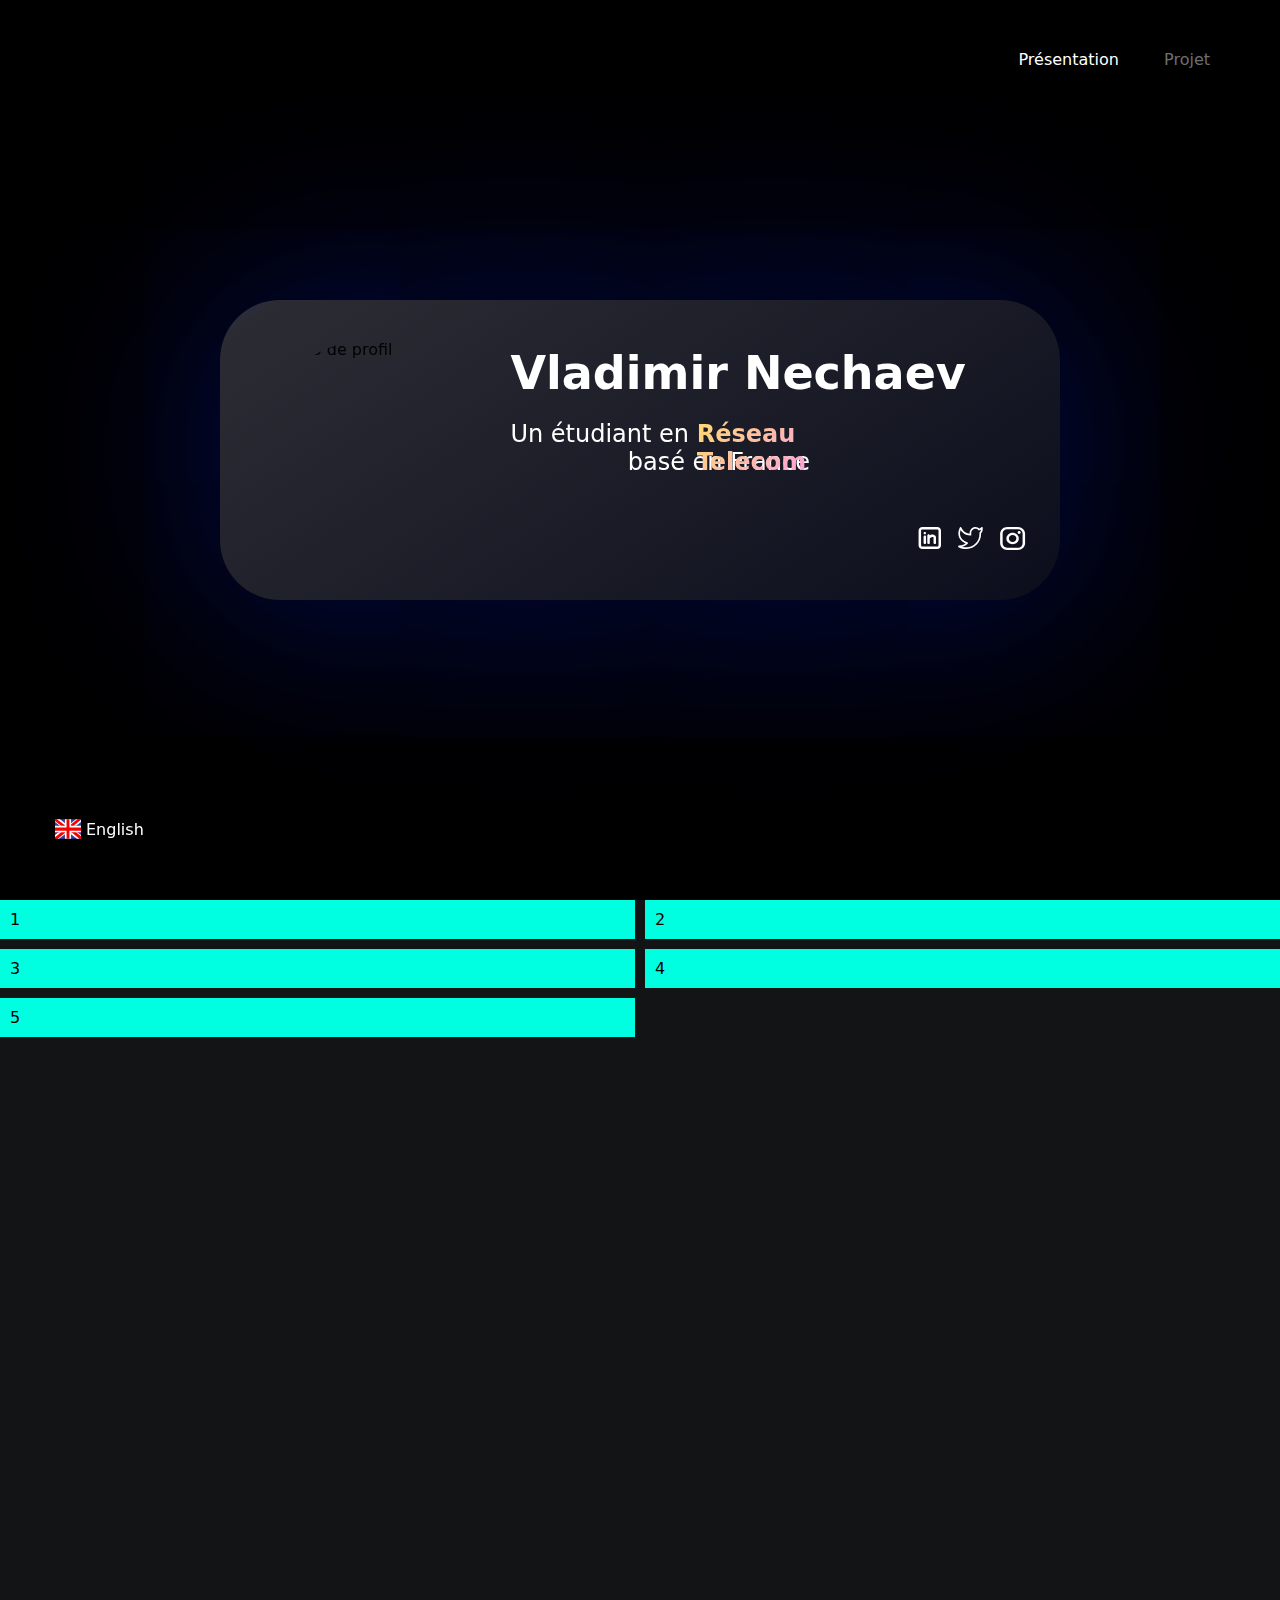
==== index.html @ 34670489 "adding grid" ====
<!DOCTYPE html>
<html lang="fr">
<head>
    <meta charset="UTF-8">
    <meta name="viewport" content="width=device-width, initial-scale=1.0">
    <title>Vladimir Nechaev - Portfolio</title>
    <link rel="stylesheet" href="design.css">
    <link rel="shortcut icon" href="images/favicon.png">
</head>

<body>
    <header class="bg">    
        <section class="marginbg">
            <div class="lien-a">
                <a class="presentation" href="#">Présentation</a>
                <a class="projet" href="#">Projet</a> 
            </div>
            
            <section class="cardprofil">

                <div class="bg-profil">
                    <img class="pp" src="images/pp.jpg" alt="Photo de profil">
                <div class="infoprofil">
                    <h1 class="name">Vladimir Nechaev</h1>
                    <p class="bio">Un étudiant en <strong class="reseautelecom">Réseau Télécom</strong> basé en France</p>
                    <section class="rsociaux">
                        <a href="https://fr.linkedin.com/in/vladimir-nechaev-73aa3a1a1" class="linkedin" target="_blank">
                            <svg xmlns="http://www.w3.org/2000/svg" width="24" height="22" viewBox="0 0 34 32" fill="none">
                                <path d="M27.5732 0C29.0152 0 30.3982 0.561903 31.4178 1.5621C32.4375 2.56229 33.0103 3.91885 33.0103 5.33333V26.6667C33.0103 28.0812 32.4375 29.4377 31.4178 30.4379C30.3982 31.4381 29.0152 32 27.5732 32H5.82505C4.38305 32 3.00012 31.4381 1.98048 30.4379C0.960831 29.4377 0.388 28.0812 0.388 26.6667V5.33333C0.388 3.91885 0.960831 2.56229 1.98048 1.5621C3.00012 0.561903 4.38305 0 5.82505 0H27.5732ZM27.5732 3.55556H5.82505C5.34439 3.55556 4.88341 3.74286 4.54353 4.07625C4.20364 4.40965 4.0127 4.86184 4.0127 5.33333V26.6667C4.0127 27.1382 4.20364 27.5903 4.54353 27.9237C4.88341 28.2571 5.34439 28.4444 5.82505 28.4444H27.5732C28.0539 28.4444 28.5149 28.2571 28.8548 27.9237C29.1947 27.5903 29.3856 27.1382 29.3856 26.6667V5.33333C29.3856 4.86184 29.1947 4.40965 28.8548 4.07625C28.5149 3.74286 28.0539 3.55556 27.5732 3.55556ZM9.44975 12.4444C9.89365 12.4445 10.3221 12.6044 10.6538 12.8937C10.9855 13.1831 11.1975 13.5818 11.2494 14.0142L11.2621 14.2222V23.1111C11.2616 23.5642 11.0847 24.0001 10.7676 24.3295C10.4505 24.659 10.0171 24.8573 9.55596 24.8839C9.09483 24.9104 8.64075 24.7632 8.28653 24.4724C7.9323 24.1816 7.70464 23.7691 7.65009 23.3191L7.6374 23.1111V14.2222C7.6374 13.7507 7.82834 13.2985 8.16823 12.9651C8.50811 12.6317 8.96908 12.4444 9.44975 12.4444ZM14.8868 10.6667C15.3112 10.6666 15.7222 10.8127 16.0481 11.0794C16.374 11.3461 16.5942 11.7166 16.6702 12.1262C17.0348 11.9188 17.4119 11.733 17.7992 11.5698C19.0081 11.0631 20.8186 10.784 22.4534 11.2871C23.3106 11.5538 24.1715 12.0516 24.8094 12.8996C25.3803 13.6551 25.6884 14.5742 25.75 15.6071L25.7609 16V23.1111C25.7604 23.5642 25.5835 24.0001 25.2664 24.3295C24.9493 24.659 24.5159 24.8573 24.0548 24.8839C23.5936 24.9104 23.1396 24.7632 22.7853 24.4724C22.4311 24.1816 22.2034 23.7691 22.1489 23.3191L22.1362 23.1111V16C22.1362 15.4133 21.9912 15.1396 21.897 15.0133C21.7617 14.8483 21.5753 14.7309 21.366 14.6791C20.7353 14.4836 19.8273 14.5867 19.2238 14.8391C18.3176 15.2196 17.4875 15.8169 16.9221 16.3698L16.6991 16.6044V23.1111C16.6986 23.5642 16.5218 24.0001 16.2047 24.3295C15.8875 24.659 15.4542 24.8573 14.993 24.8839C14.5319 24.9104 14.0778 24.7632 13.7236 24.4724C13.3693 24.1816 13.1417 23.7691 13.0871 23.3191L13.0744 23.1111V12.4444C13.0744 11.9729 13.2654 11.5208 13.6053 11.1874C13.9452 10.854 14.4061 10.6667 14.8868 10.6667ZM9.44975 7.11111C9.93042 7.11111 10.3914 7.29841 10.7313 7.63181C11.0712 7.96521 11.2621 8.41739 11.2621 8.88889C11.2621 9.36038 11.0712 9.81257 10.7313 10.146C10.3914 10.4794 9.93042 10.6667 9.44975 10.6667C8.96908 10.6667 8.50811 10.4794 8.16823 10.146C7.82834 9.81257 7.6374 9.36038 7.6374 8.88889C7.6374 8.41739 7.82834 7.96521 8.16823 7.63181C8.50811 7.29841 8.96908 7.11111 9.44975 7.11111Z" fill="white"/>
                            </svg>
                        </a>
                        <a href="https://twitter.com/vladimir_nch" class="twitter" target="_blank">
                            <svg xmlns="http://www.w3.org/2000/svg" width="27" height="22" viewBox="0 0 37 32" fill="none">
                                <path d="M35.0626 1.23106L36.2552 1.14983C36.2397 0.908212 36.1555 0.676671 36.0131 0.484199C35.8707 0.291727 35.6765 0.146878 35.4547 0.0677854C35.2329 -0.0113072 34.9935 -0.0211284 34.7663 0.0395513C34.5391 0.100231 34.3344 0.228715 34.1776 0.408919L35.0626 1.23106ZM33.8747 8.51469C33.8747 8.18827 33.7491 7.87522 33.5254 7.64441C33.3017 7.4136 32.9984 7.28393 32.6821 7.28393C32.3658 7.28393 32.0625 7.4136 31.8388 7.64441C31.6151 7.87522 31.4895 8.18827 31.4895 8.51469H33.8747ZM1.72196 28.3077V27.077C1.46589 27.0766 1.21651 27.1614 1.01072 27.3187C0.804929 27.4759 0.653662 27.6974 0.579293 27.9503C0.504924 28.2032 0.511404 28.474 0.597774 28.7228C0.684143 28.9716 0.845815 29.1851 1.05887 29.3317L1.72196 28.3077ZM4.10241 1.23106L5.22108 0.8003C5.13979 0.575582 4.99664 0.380277 4.80923 0.238395C4.62181 0.0965136 4.39831 0.0142389 4.1662 0.00168673C3.93409 -0.0108655 3.70348 0.0468518 3.50273 0.167743C3.30197 0.288634 3.13983 0.467428 3.03622 0.682147L4.10241 1.23106ZM13.629 23.3847L14.4733 24.2536C14.6166 24.1053 14.7208 23.9217 14.7761 23.7203C14.8315 23.5188 14.8361 23.3061 14.7895 23.1023C14.7429 22.8984 14.6467 22.7103 14.51 22.5555C14.3733 22.4008 14.2006 22.2846 14.0082 22.2179L13.629 23.3847ZM30.8598 3.62612L29.9773 4.45319L30.4066 4.94303L31.0387 4.84457L30.8598 3.62612ZM33.8747 1.31229C33.9964 3.22735 33.8819 4.38919 33.5813 5.26549C33.2903 6.11471 32.7799 6.81378 31.8568 7.727L33.5074 9.50421C34.5521 8.47038 35.3583 7.45623 35.8306 6.08763C36.2909 4.74365 36.3863 3.18797 36.2552 1.14983L33.8747 1.31229ZM33.8747 10.3067V8.51469H31.4895V10.3091H33.8747V10.3067ZM17.202 8.71653V11.0771H19.5873V8.71653H17.202ZM17.202 11.0771V12.3079H19.5873V11.0771H17.202ZM25.6338 0.000307294C24.5253 0.000953613 23.4277 0.226918 22.4038 0.665299C21.3799 1.10368 20.4497 1.74589 19.6663 2.55527C18.8829 3.36464 18.2616 4.32533 17.838 5.38248C17.4144 6.43964 17.1966 7.57255 17.1973 8.71653H19.5825C19.5819 7.89559 19.738 7.08256 20.0419 6.3239C20.3458 5.56523 20.7916 4.87579 21.3537 4.29495C21.9159 3.71412 22.5834 3.25327 23.3182 2.93873C24.053 2.6242 24.8407 2.46214 25.6362 2.46182V0.000307294H25.6338ZM31.4871 10.3067C31.4895 20.9306 23.1579 29.5385 12.8848 29.5385V32C24.4769 32 33.8747 22.2869 33.8747 10.3067H31.4871ZM2.98613 1.66183C4.28369 5.23595 9.14953 12.3079 18.3946 12.3079V9.84636C10.4853 9.84636 6.30397 3.79104 5.21869 0.8003L2.98613 1.66183ZM3.03622 0.682147C0.538895 5.84148 0.154875 10.8482 1.97003 15.1115C3.78041 19.3626 7.67547 22.6315 13.2521 24.5515L14.0082 22.2179C8.86808 20.4456 5.61703 17.5608 4.1525 14.1196C2.69275 10.6907 2.90503 6.46424 5.17099 1.77998L3.03622 0.682147ZM12.7846 22.5158C11.3487 24.0001 7.03146 27.077 1.72196 27.077V29.5385C7.84243 29.5385 12.7345 26.053 14.4733 24.2536L12.7846 22.5158ZM31.7447 2.80151C30.9736 1.91894 30.0313 1.2135 28.9789 0.730926C27.9266 0.248356 26.7877 -0.000564675 25.6362 0.000307294V2.46182C27.3559 2.46182 28.9039 3.22735 29.9773 4.45319L31.7447 2.80151ZM31.0387 4.84457C32.9386 4.52424 34.6737 3.53853 35.9522 2.05321L34.1776 0.408919C33.2682 1.46919 32.034 2.17555 30.6809 2.41013L31.0387 4.84457ZM1.05887 29.3317C4.97302 32.0246 9.07559 32 12.8848 32V29.5385C8.99688 29.5385 5.61464 29.5114 2.38505 27.2837L1.05887 29.3317Z" fill="white"/>
                            </svg>
                        </a>
                        <a href="https://www.instagram.com/vladimir_nchv/" class="instagram" target="_blank">
                            <svg xmlns="http://www.w3.org/2000/svg" width="27" height="23" viewBox="0 0 37 33" fill="none">
                                <path d="M11.1485 0H26.1758C31.9005 0 36.5518 4.29 36.5518 9.57V23.43C36.5518 25.9681 35.4586 28.4023 33.5128 30.197C31.5669 31.9917 28.9277 33 26.1758 33H11.1485C5.42383 33 0.772522 28.71 0.772522 23.43V9.57C0.772522 7.03188 1.8657 4.59771 3.81158 2.80299C5.75746 1.00827 8.39663 0 11.1485 0ZM10.7907 3.3C9.08266 3.3 7.44455 3.92582 6.23676 5.03979C5.02898 6.15375 4.35045 7.66461 4.35045 9.24V23.76C4.35045 27.0435 7.23068 29.7 10.7907 29.7H26.5336C28.2417 29.7 29.8798 29.0742 31.0876 27.9602C32.2954 26.8462 32.9739 25.3354 32.9739 23.76V9.24C32.9739 5.9565 30.0937 3.3 26.5336 3.3H10.7907ZM28.0542 5.775C28.6473 5.775 29.2161 5.9923 29.6355 6.37909C30.0548 6.76589 30.2904 7.29049 30.2904 7.8375C30.2904 8.38451 30.0548 8.90911 29.6355 9.29591C29.2161 9.6827 28.6473 9.9 28.0542 9.9C27.4612 9.9 26.8924 9.6827 26.473 9.29591C26.0536 8.90911 25.818 8.38451 25.818 7.8375C25.818 7.29049 26.0536 6.76589 26.473 6.37909C26.8924 5.9923 27.4612 5.775 28.0542 5.775ZM18.6622 8.25C21.0345 8.25 23.3096 9.11919 24.9871 10.6664C26.6646 12.2135 27.607 14.312 27.607 16.5C27.607 18.688 26.6646 20.7865 24.9871 22.3336C23.3096 23.8808 21.0345 24.75 18.6622 24.75C16.2899 24.75 14.0147 23.8808 12.3372 22.3336C10.6597 20.7865 9.71735 18.688 9.71735 16.5C9.71735 14.312 10.6597 12.2135 12.3372 10.6664C14.0147 9.11919 16.2899 8.25 18.6622 8.25ZM18.6622 11.55C17.2388 11.55 15.8737 12.0715 14.8672 12.9998C13.8607 13.9281 13.2953 15.1872 13.2953 16.5C13.2953 17.8128 13.8607 19.0719 14.8672 20.0002C15.8737 20.9285 17.2388 21.45 18.6622 21.45C20.0856 21.45 21.4506 20.9285 22.4571 20.0002C23.4636 19.0719 24.0291 17.8128 24.0291 16.5C24.0291 15.1872 23.4636 13.9281 22.4571 12.9998C21.4506 12.0715 20.0856 11.55 18.6622 11.55Z" fill="white"/>
                            </svg>
                            </a>
                    </section>  
                </div>
            </section>
        
            <a href="#" class="gb">
                <p class="english">English</p>
                <svg xmlns="http://www.w3.org/2000/svg" width="26" height="22" viewBox="0 0 16 12" fill="none">
                    <path fill-rule="evenodd" clip-rule="evenodd" d="M0 0V12H16V0H0Z" fill="#2E42A5"/>
                    <mask id="mask0_96_37" style="mask-type:luminance" maskUnits="userSpaceOnUse" x="0" y="0" width="16" height="12">
                        <path fill-rule="evenodd" clip-rule="evenodd" d="M0 0V12H16V0H0Z" fill="white"/>
                    </mask>
                    <g mask="url(#mask0_96_37)">
                        <path d="M-1.78149 11.1427L1.73935 12.6317L16.08 1.6189L17.9371 -0.593837L14.1721 -1.09151L8.3229 3.65422L3.6149 6.85174L-1.78149 11.1427Z" fill="white"/>
                        <path d="M-1.29956 12.1859L0.494147 13.05L17.2702 -0.799421H14.7516L-1.29956 12.1859Z" fill="#F50100"/>
                        <path d="M17.7815 11.1427L14.2606 12.6317L-0.0799694 1.6189L-1.93713 -0.593837L1.8279 -1.09151L7.6771 3.65422L12.3851 6.85174L17.7815 11.1427Z" fill="white"/>
                        <path d="M17.6614 11.8914L15.8677 12.7555L8.72427 6.82582L6.6064 6.16331L-2.11582 -0.586292H0.402758L9.12008 6.0031L11.4356 6.79752L17.6614 11.8914Z" fill="#F50100"/>
                        <mask id="path-7-inside-1_96_37" fill="white">
                        <path fill-rule="evenodd" clip-rule="evenodd" d="M9.88904 -1H6.11126V4H-0.986084V8H6.11126V13H9.88904V8H17.0139V4H9.88904V-1Z"/>
                        </mask>
                        <path fill-rule="evenodd" clip-rule="evenodd" d="M9.88904 -1H6.11126V4H-0.986084V8H6.11126V13H9.88904V8H17.0139V4H9.88904V-1Z" fill="#F50100"/>
                        <path d="M6.11126 -1V-2H5.11126V-1H6.11126ZM9.88904 -1H10.889V-2H9.88904V-1ZM6.11126 4V5H7.11126V4H6.11126ZM-0.986084 4V3H-1.98608V4H-0.986084ZM-0.986084 8H-1.98608V9H-0.986084V8ZM6.11126 8H7.11126V7H6.11126V8ZM6.11126 13H5.11126V14H6.11126V13ZM9.88904 13V14H10.889V13H9.88904ZM9.88904 8V7H8.88904V8H9.88904ZM17.0139 8V9H18.0139V8H17.0139ZM17.0139 4H18.0139V3H17.0139V4ZM9.88904 4H8.88904V5H9.88904V4ZM6.11126 0H9.88904V-2H6.11126V0ZM7.11126 4V-1H5.11126V4H7.11126ZM-0.986084 5H6.11126V3H-0.986084V5ZM0.013916 8V4H-1.98608V8H0.013916ZM6.11126 7H-0.986084V9H6.11126V7ZM7.11126 13V8H5.11126V13H7.11126ZM9.88904 12H6.11126V14H9.88904V12ZM8.88904 8V13H10.889V8H8.88904ZM17.0139 7H9.88904V9H17.0139V7ZM16.0139 4V8H18.0139V4H16.0139ZM9.88904 5H17.0139V3H9.88904V5ZM8.88904 -1V4H10.889V-1H8.88904Z" fill="white" mask="url(#path-7-inside-1_96_37)"/>
                    </g>
                    </svg>

            </a>
        </section> 
    </header>

    <main>
        <div class="cardgrid">
            <div id="card" class="card-a">1</div>
            <div id="card" class="card-b">2</div>
            <div id="card" class="card-c">3</div>
            <div id="card" class="card-d">4</div>
            <div id="card" class="card-e">5</div>
        </div>
    </main>

</body>

</html>
---- design.css ----
h1, h2, h3, p {
    margin: 0;
}

body {
    margin: 0;
    padding: 0;
    background-color: #131415;
    height: 2000px;
    font-family: system-ui, -apple-system, BlinkMacSystemFont, 'Segoe UI', Roboto, Oxygen, Ubuntu, Cantarell, 'Open Sans', 'Helvetica Neue', sans-serif;
}


header {
    background-color: black;
    width: 100%;
    min-height: 100vh;
    min-width: 100vh;
    padding: 0;
    position: relative;
}

.marginbg {
    margin-inline: 55px;
}

/*boutons*/ 

.lien-a {
    position: absolute;
    right: 0;
    margin: 50px;
    display: inline;
}

.lien-a a { 
    text-decoration: none;
    color: white;
    font-size: 16px;
    margin-inline: 20px;
}

a.projet {
    color: rgba(255, 255, 255, 0.438);
}

/*carte profile*/ 


.cardprofil {
    display: grid;
    place-items: center;
    min-height: 100vh;

}

.bg-profil {
    width: 760px;
    height: 300px;
    padding-inline: 40px;
    border-radius: 60px;
    background: linear-gradient(147deg, #2A2C3A 4.21%, #2B2C33 4.22%, #080A1A 111.89%);
    box-shadow: 0px 4px 200px 30px rgba(13, 37, 255, 0.25);
    backdrop-filter: blur(100px);
    display: flex;
    align-items: center;
    transition: all 0.5s;

}


.bg-profil:hover {
    border: 1px solid rgb(196, 196, 196);
    transform: scale(1.05);
}


.pp {
    width: 220px;
    height: 220px;
    flex-shrink: 0;
    border-radius: 999px;
    transition: all 0.5s;
}

.pp:active {
    transform: scale(0.9);
}

.infoprofil {
    display: flex;
    flex-direction: column;
    margin-left: 4%;
}

.name {
    color: #FFF;
    font-size: 46px;
    font-style: normal;
    font-weight: 700;
    margin-bottom: 4%;
}

.bio {
    color: #FFF;
    font-size: 24px;
    font-style: normal;
    font-weight: 300;
    width: 70%;
    margin-bottom: 10%;
}

.reseautelecom {
    font-style: normal;
    font-weight: 600;
    line-height: normal;
    position: relative;
    color: transparent;
    font-weight: bold;
}

.reseautelecom::after {
    content: "Réseau Telecom";
    position: absolute;
    top: 0;
    left: 0;
    background: linear-gradient(-45deg, #B4FFA1 , #00FFE0 , rgb(251, 143, 255) , #ffd970);
    background-size: 400% 400%;
    -webkit-background-clip: text;
    background-clip: text;
    color: transparent;
    animation: gradient 12s ease infinite;
}

@keyframes gradient {
    0% {
        background-position: 0% 50%;
    }
    50% {
        background-position: 100% 50%;
    }
    100% {
        background-position: 0% 50%;
    }
}

.rsociaux {
    margin-left: 80%;
    display: flex;
}

.twitter {
    margin-inline: 15px;
    transition: all 0.2s;
}

.linkedin {
    transition: all 0.2s;
}

.instagram {
    transition: all 0.2s;
}

.twitter:hover {
    transform: scale(1.20);
}

.linkedin:hover {
    transform: scale(1.20);
}

.instagram:hover {
    transform: scale(1.20);
}

/*langues*/

.gb {
    position: absolute; 
    bottom: 60px;
    display: flex;
    flex-direction: row-reverse;
    align-items: center;
    text-decoration: none;
    color: white;
}

.english {
    margin-left: 5px;
}

/*Fin header*/

/*Main*/

#card {
    background-color: #00FFE0;
    padding: 10px;
}

.cardgrid {
    display: grid;
    grid-gap: 10px;
    grid-template-columns: 1fr 1fr;
}
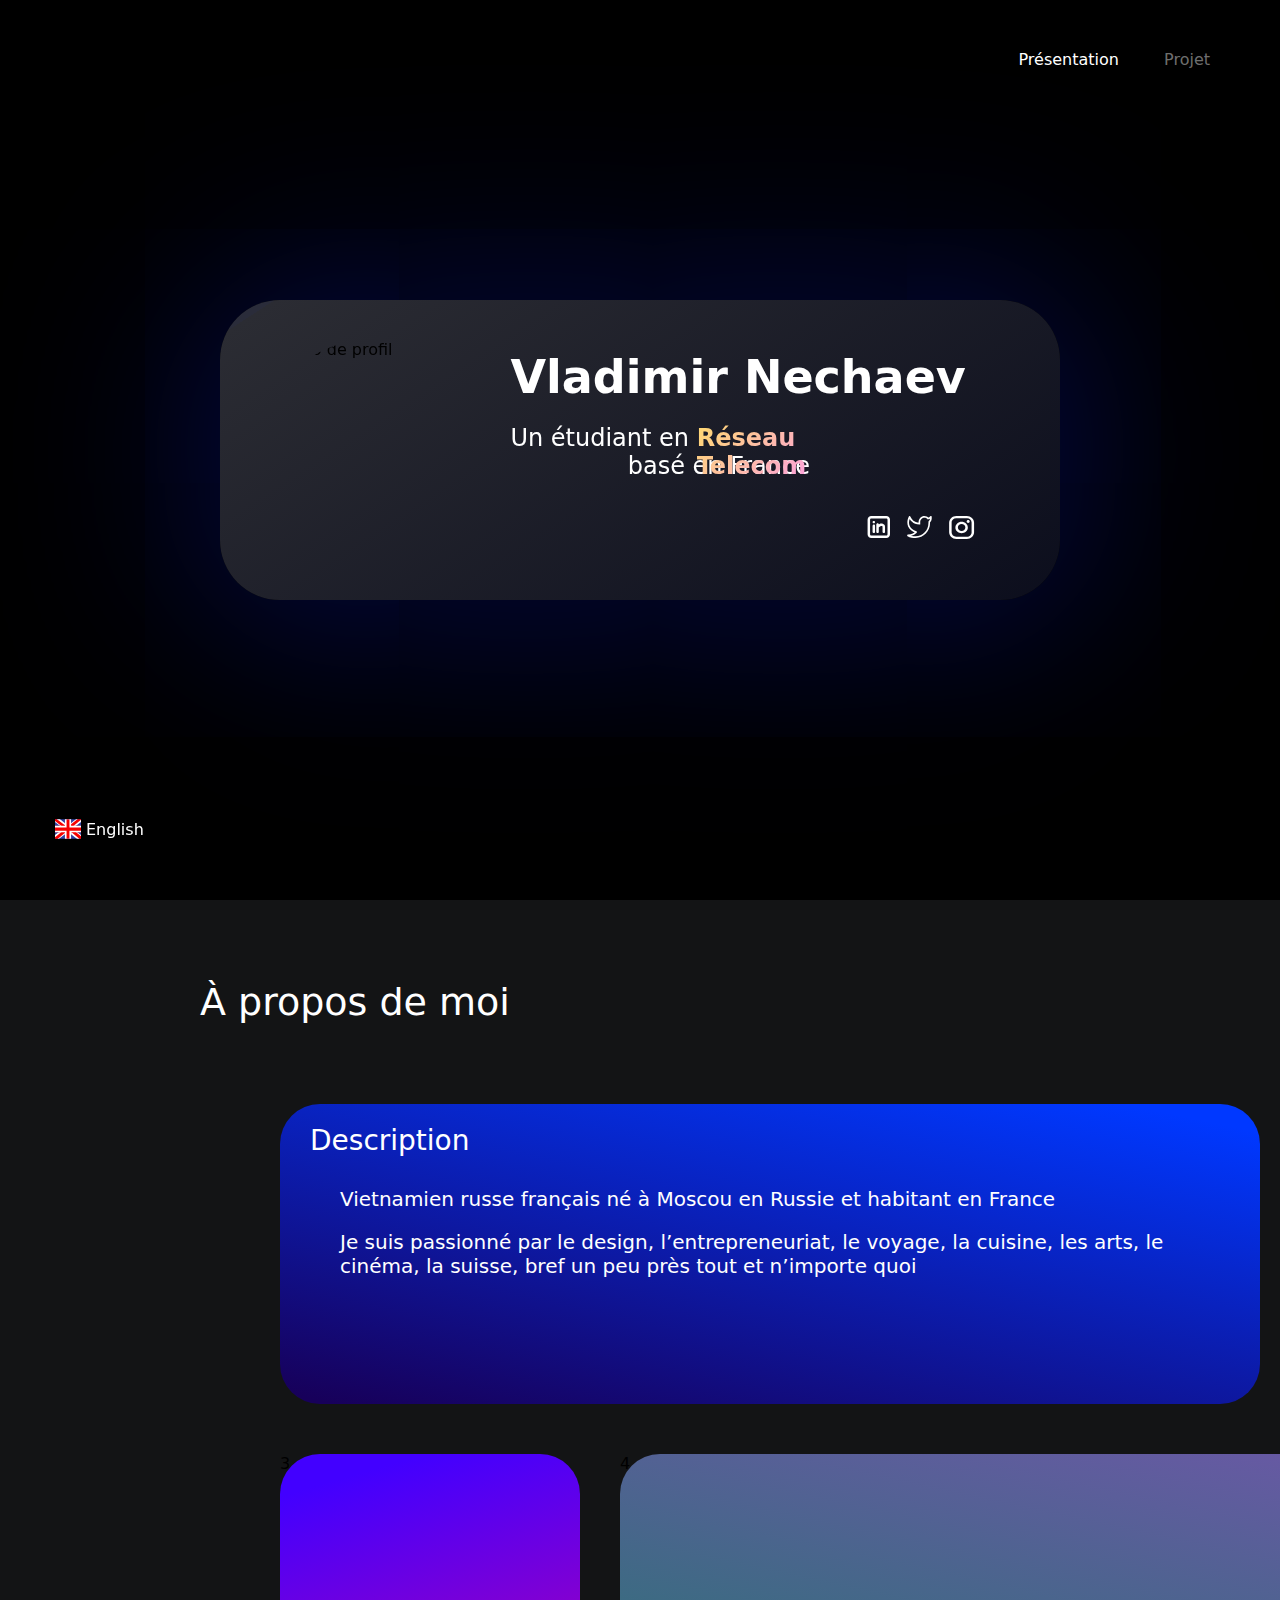
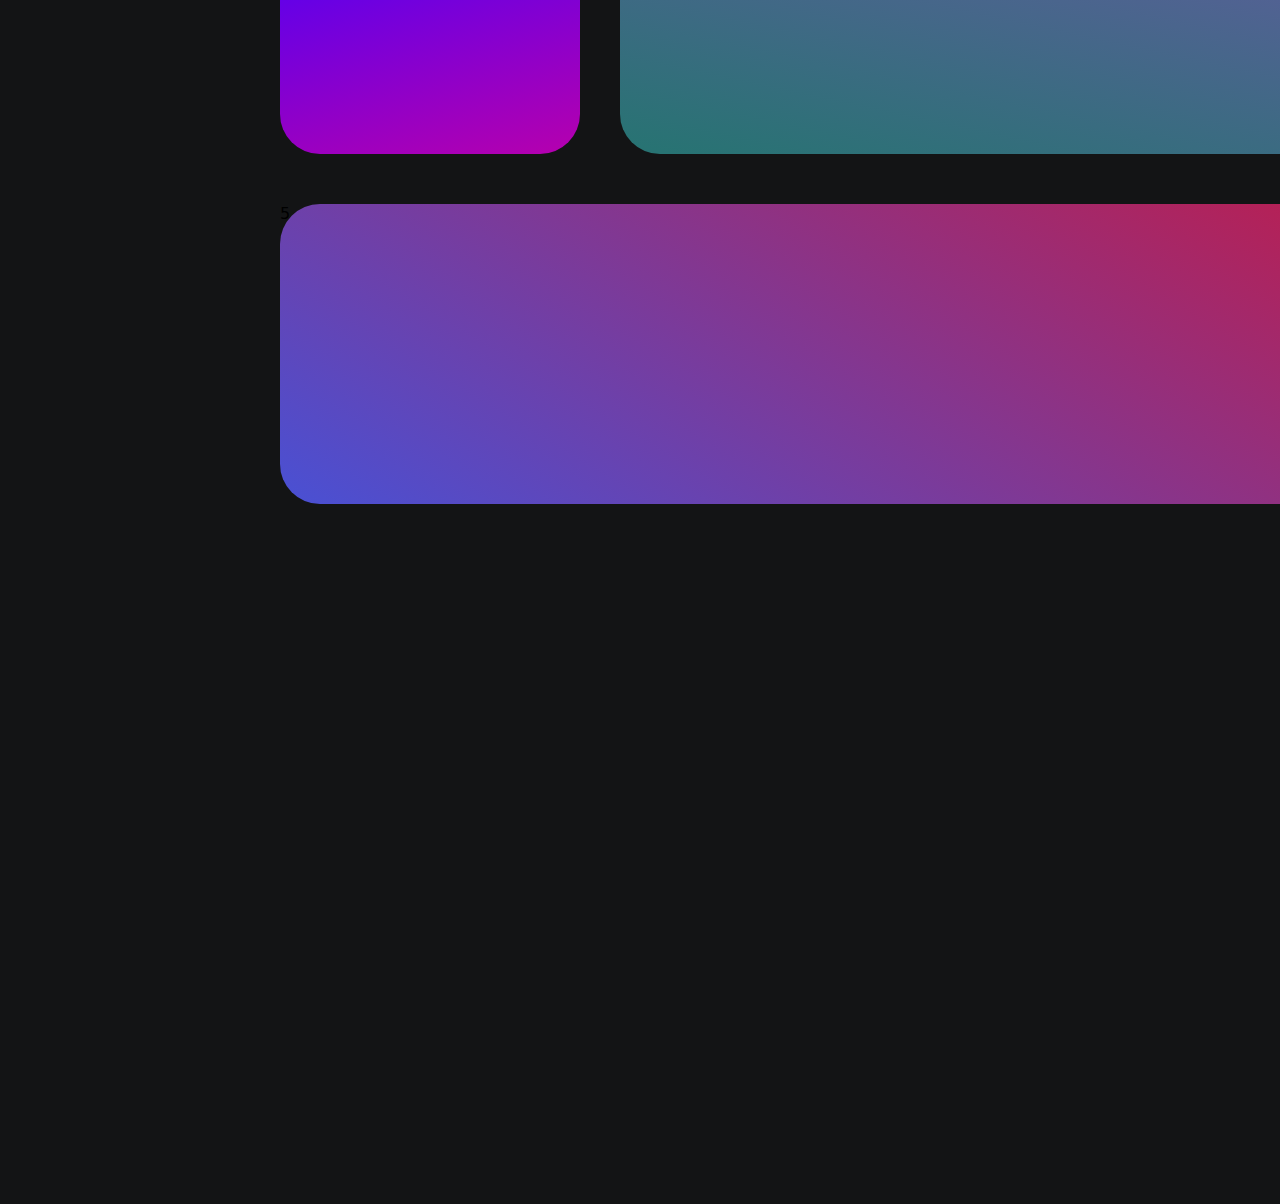
==== commit afe24614: "Major improvement" ====
--- a/index.html
+++ b/index.html
@@ -22,7 +22,7 @@
                     <img class="pp" src="images/pp.jpg" alt="Photo de profil">
                 <div class="infoprofil">
                     <h1 class="name">Vladimir Nechaev</h1>
-                    <p class="bio">Un étudiant en <strong class="reseautelecom">Réseau Télécom</strong> basé en France</p>
+                    <h2 class="bio">Un étudiant en <strong class="reseautelecom">Réseau Télécom</strong> basé en France</>
                     <section class="rsociaux">
                         <a href="https://fr.linkedin.com/in/vladimir-nechaev-73aa3a1a1" class="linkedin" target="_blank">
                             <svg xmlns="http://www.w3.org/2000/svg" width="24" height="22" viewBox="0 0 34 32" fill="none">
@@ -68,11 +68,32 @@
     </header>
 
     <main>
+        <h3 class="apropos">À propos de moi</h3> 
+
         <div class="cardgrid">
-            <div id="card" class="card-a">1</div>
-            <div id="card" class="card-b">2</div>
+            <div id="card" class="card-a">
+                <h4 class="descritpion">Description</h4>
+                <p class="descritpion-p">Vietnamien russe français né à Moscou en Russie et habitant en France</p>
+                <br>
+                <p class="descritpion-p">Je suis passionné par le design, l’entrepreneuriat, le voyage, la cuisine, les arts, le cinéma, la suisse, bref un peu près tout et n’importe quoi</p>
+            </div>
+
+            <div id="card" class="card-b">
+                <h4 class="age">Age</h4>
+
+                <div class="age-circle">
+                    <p class="age-n">19</p>
+                    <svg class="circle" xmlns="http://www.w3.org/2000/svg" width="177" height="177" viewBox="0 0 177 177" fill="none">
+                        <path d="M177 88.5C177 137.377 137.377 177 88.5 177C39.6228 177 0 137.377 0 88.5C0 39.6228 39.6228 0 88.5 0C137.377 0 177 39.6228 177 88.5ZM15.9289 88.5C15.9289 128.58 48.4201 161.071 88.5 161.071C128.58 161.071 161.071 128.58 161.071 88.5C161.071 48.4201 128.58 15.9289 88.5 15.9289C48.4201 15.9289 15.9289 48.4201 15.9289 88.5Z" fill="#131415"/>
+                        <path d="M165.646 65.3826C169.86 64.12 172.286 59.6629 170.649 55.5799C164.627 40.5507 154.574 27.41 141.53 17.6474C128.486 7.88474 113.044 1.94352 96.9268 0.402014C92.5481 -0.0167713 88.9556 3.56703 88.932 7.96561C88.9084 12.3642 92.4661 15.9039 96.8356 16.4091C109.536 17.8775 121.674 22.6828 131.985 30.4C142.296 38.1172 150.328 48.4085 155.317 60.1798C157.034 64.2297 161.433 66.6452 165.646 65.3826Z" fill="white"/>
+                    </svg>
+                </div>
+            </div>
+
             <div id="card" class="card-c">3</div>
+
             <div id="card" class="card-d">4</div>
+
             <div id="card" class="card-e">5</div>
         </div>
     </main>
--- a/design.css
+++ b/design.css
@@ -1,4 +1,4 @@
-h1, h2, h3, p {
+h1, h2, h3, h4, p {
     margin: 0;
 }
 
@@ -64,15 +64,16 @@
     backdrop-filter: blur(100px);
     display: flex;
     align-items: center;
-    transition: all 0.5s;
-
-}
-
+    transition: all 0.4s;
+
+}
 
 .bg-profil:hover {
     border: 1px solid rgb(196, 196, 196);
-    transform: scale(1.05);
-}
+    transform: scale(1.07);
+    background: #000000;
+}
+
 
 
 .pp {
@@ -80,7 +81,7 @@
     height: 220px;
     flex-shrink: 0;
     border-radius: 999px;
-    transition: all 0.5s;
+    transition: all 0.2s;
 }
 
 .pp:active {
@@ -105,9 +106,9 @@
     color: #FFF;
     font-size: 24px;
     font-style: normal;
-    font-weight: 300;
+    font-weight: 400;
     width: 70%;
-    margin-bottom: 10%;
+    margin-bottom: 1%;
 }
 
 .reseautelecom {
@@ -144,8 +145,12 @@
     }
 }
 
+/*Réseau sociaux*/
+
+
 .rsociaux {
-    margin-left: 80%;
+    margin-top: 10%;
+    margin-left: 100%;
     display: flex;
 }
 
@@ -194,13 +199,142 @@
 
 /*Main*/
 
-#card {
-    background-color: #00FFE0;
-    padding: 10px;
-}
+.apropos {
+    color: #FFF;
+    font-size: 38px;
+    font-weight: 500;
+    margin-top: 80px;
+}
+
+main {
+    margin-inline: 200px;
+}
+
+/*grid de card*/
 
 .cardgrid {
+    margin-top: 80px;
     display: grid;
-    grid-gap: 10px;
-    grid-template-columns: 1fr 1fr;
-}+    grid-row-gap: 50px;
+    grid-column-gap: 40px;
+    grid-template-columns: repeat(4, minmax(300px, 1fr));
+    grid-template-rows: repeat(5, 300px);
+    width: calc(100% - 160px);
+    grid-auto-flow: row;
+    grid-auto-rows: auto;
+    margin-left: auto;
+    margin-right: auto;
+}
+
+/*cards*/
+
+
+/*card-a ------------------------------------------*/
+
+.card-a {
+    grid-column-start: 1;
+    grid-column-end: 4;
+    border-radius: 40px;
+    background: linear-gradient(192deg, #0038FF 5.6%, #17005A 97.64%);
+    padding: 20px;
+    padding-left: 30px;
+    transition: all 0.2s;
+}
+
+.descritpion {
+    color: white;
+    font-size: 28px;
+    font-weight: 500;
+    margin-bottom: 30px;
+}
+
+.descritpion-p {
+    color: white;
+    font-size: 20px;
+    margin-left: 30px;
+}
+
+.card-a:hover {
+    transform: scale(1.03);
+}
+
+/*card-b ------------------------------------------*/
+
+
+.card-b {
+    grid-column-start: 4;
+    grid-column-end: 5;
+    border-radius: 40px;
+    background: linear-gradient(170deg, #00A067 7.37%, #00F0FF 118.4%);
+    padding: 20px;
+    position: relative;
+    transition: all 0.2s;
+}
+
+.age {
+    color: white;
+    font-size: 28px;
+    font-weight: 500;
+    margin-bottom: 30px;
+}
+
+.age-circle {
+    position: absolute;
+    top: 50%;
+    left: 50%;
+    transform: translate(-50%, -50%);
+    display: flex;
+    align-items: center;
+    justify-content: center;
+}
+
+.age-n {
+    position: absolute;
+    color: white;
+    font-size: 28px;
+    font-weight: 400;
+}
+
+.circle {
+    position: absolute;
+    transition: all 0.5s;
+}
+
+.circle:hover {
+    transform: rotate(360deg);
+}
+
+.card-b:hover {
+    transform: scale(1.03);
+}
+
+/*card-c ------------------------------------------*/
+
+
+.card-c {
+    grid-column-start: 1;
+    grid-column-end: 2;
+    border-radius: 40px;
+    background: linear-gradient(164deg, #4200FF 10.91%, #FF007A 156.27%);
+    }
+
+/*card-d ------------------------------------------*/
+
+
+.card-d {
+    grid-column-start: 5;
+    grid-column-end: 2;
+    border-radius: 40px;
+    background: linear-gradient(192deg, #6C57A7 5.6%, #287373 97.64%);
+}
+
+/*card-e ------------------------------------------*/
+
+
+.card-e {
+    grid-column-start: 1;
+    grid-column-end: 5;
+    border-radius: 40px;
+    background: linear-gradient(211deg, #F00 -40.3%, #2461FF 128.59%);
+}
+
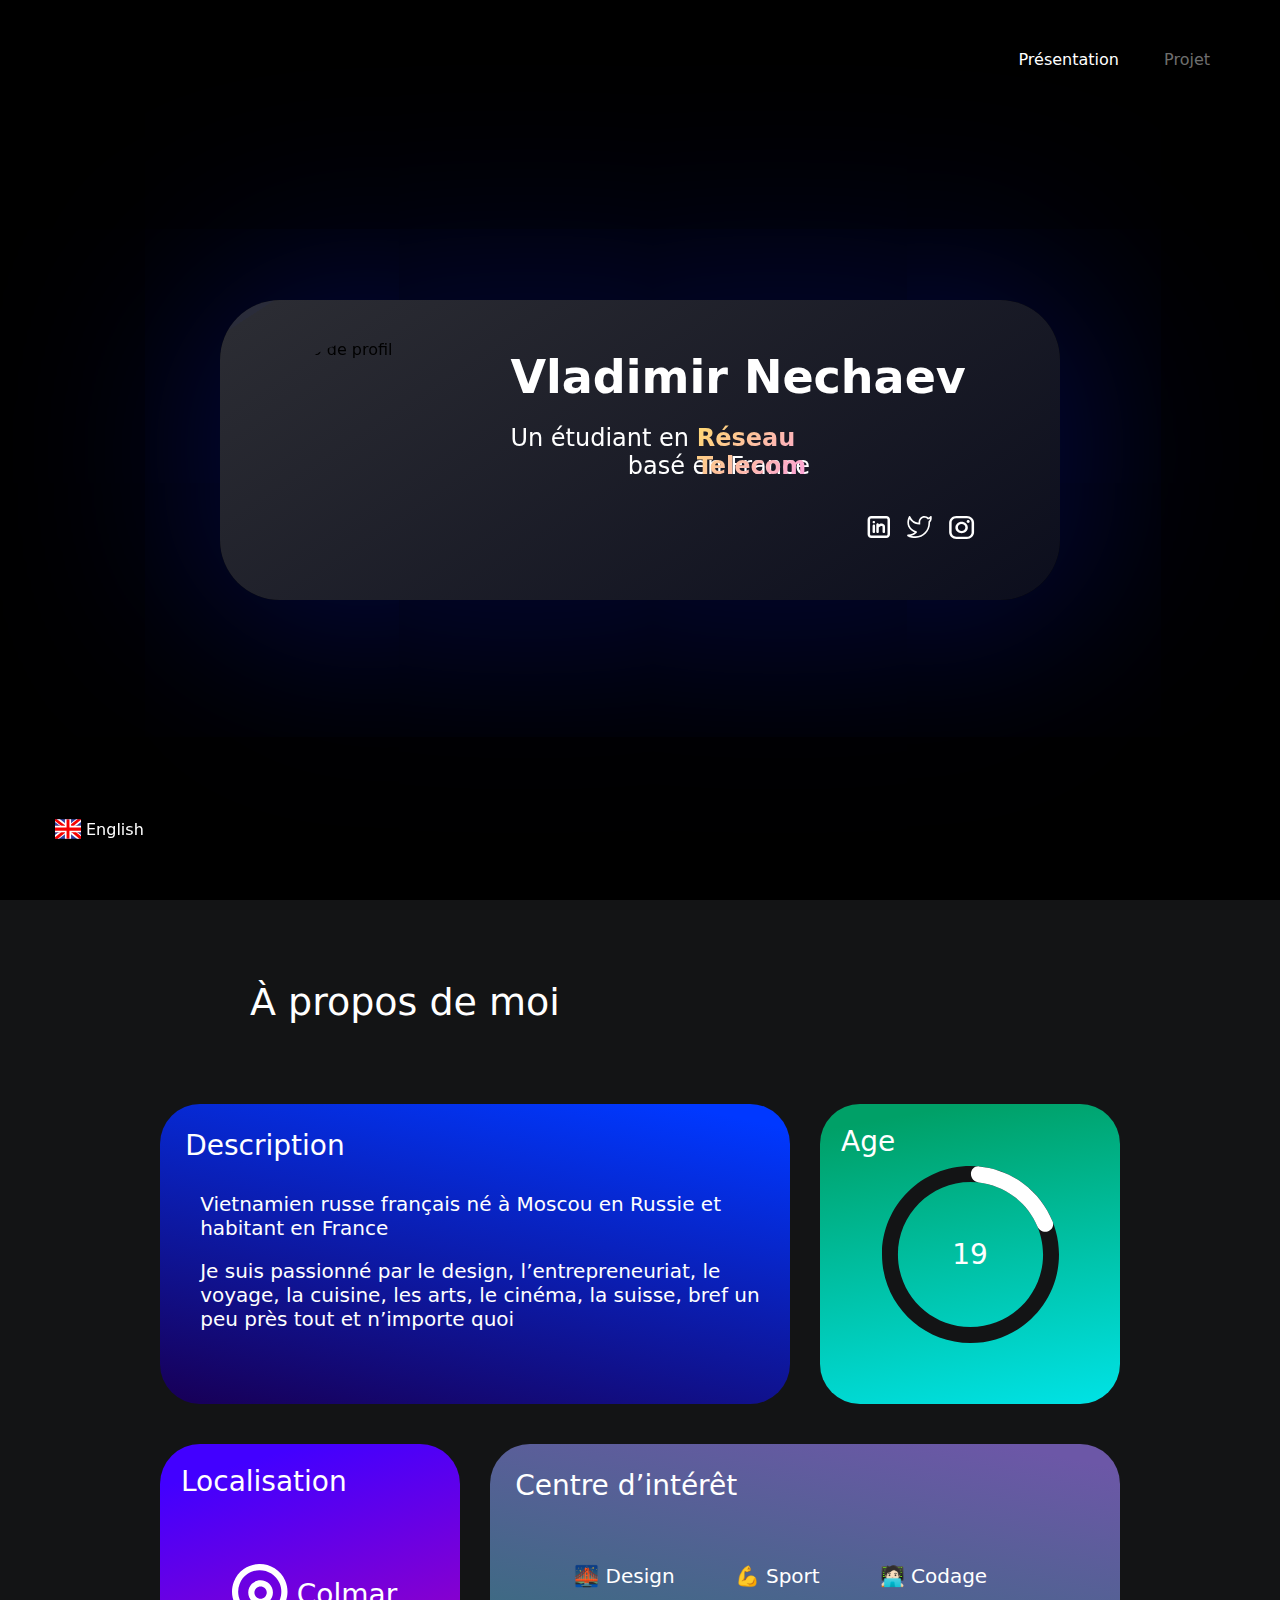
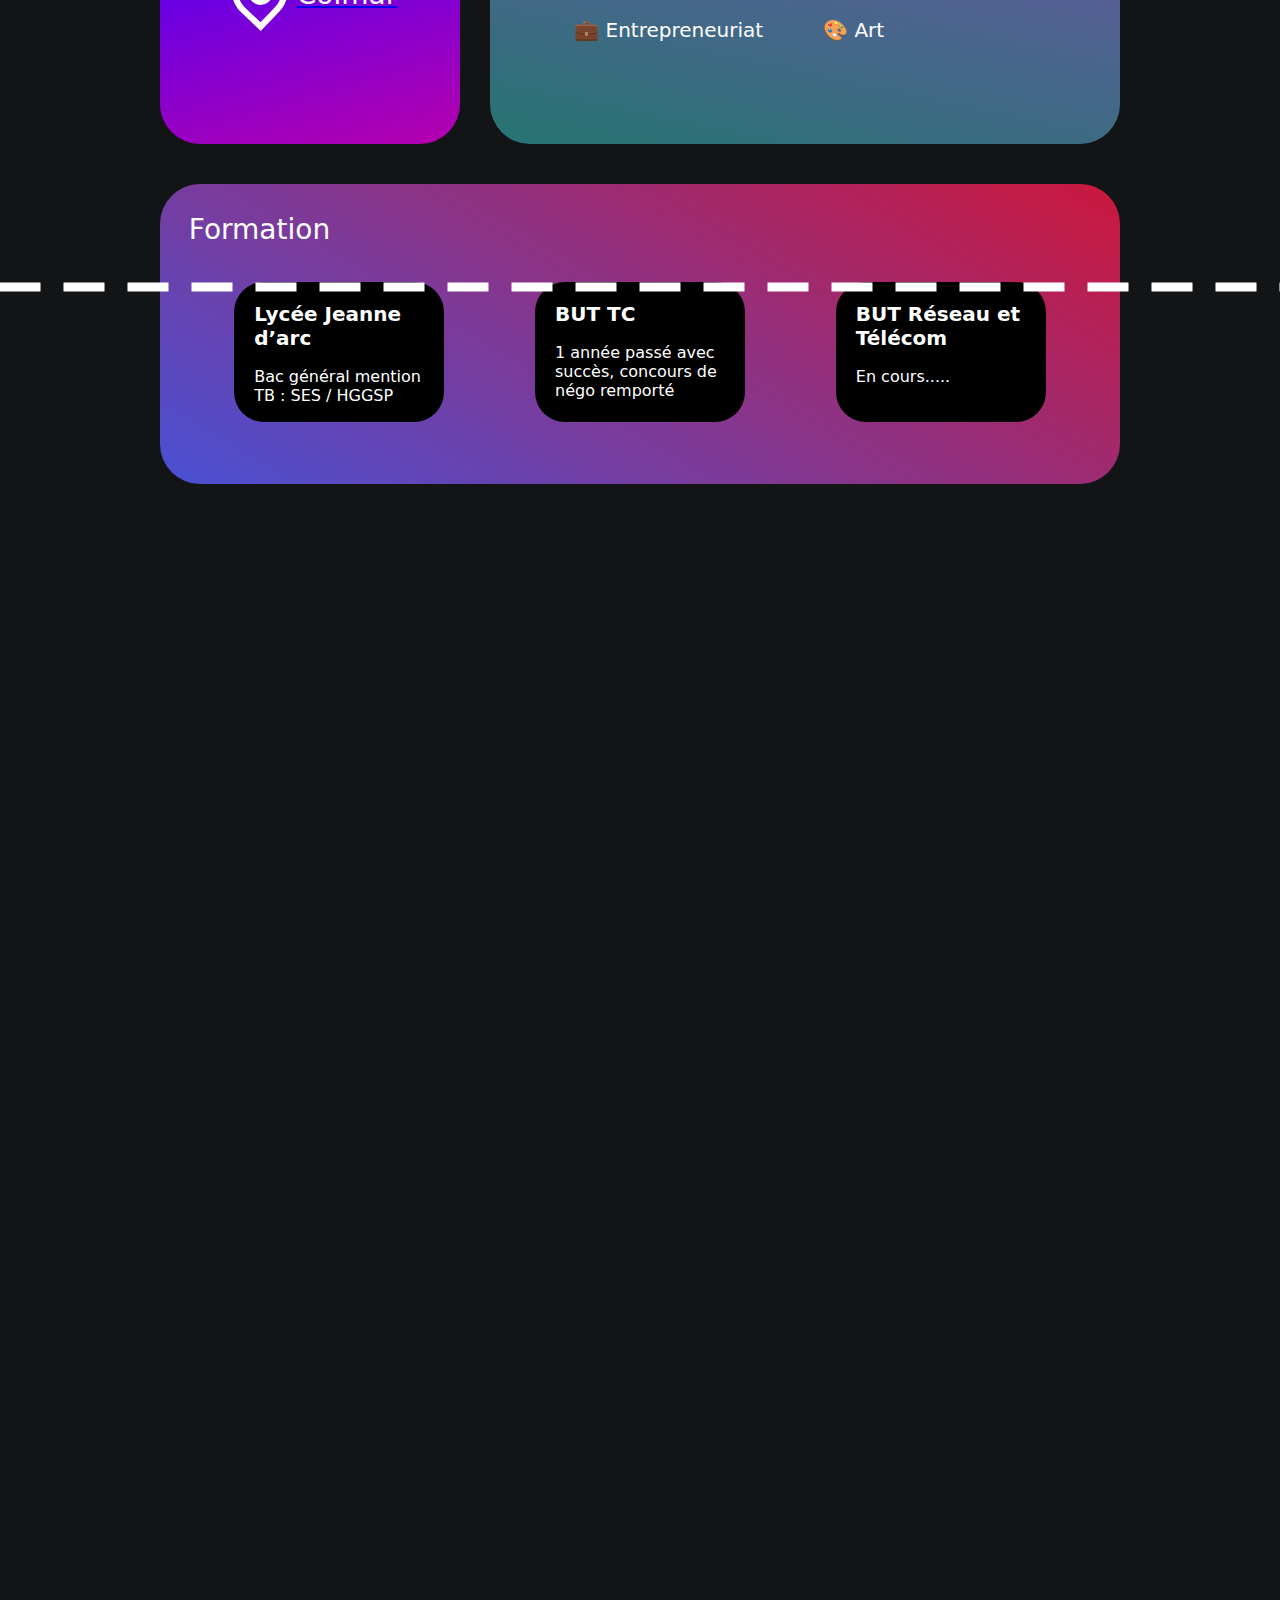
==== commit e301d22b: "Major update" ====
--- a/index.html
+++ b/index.html
@@ -68,36 +68,82 @@
     </header>
 
     <main>
-        <h3 class="apropos">À propos de moi</h3> 
+        <div class="contenu">
+            <h3 class="apropos">À propos de moi</h3> 
+        </div>
 
-        <div class="cardgrid">
-            <div id="card" class="card-a">
-                <h4 class="descritpion">Description</h4>
-                <p class="descritpion-p">Vietnamien russe français né à Moscou en Russie et habitant en France</p>
-                <br>
-                <p class="descritpion-p">Je suis passionné par le design, l’entrepreneuriat, le voyage, la cuisine, les arts, le cinéma, la suisse, bref un peu près tout et n’importe quoi</p>
-            </div>
+        <div class="margincard">
+            <div class="cardgrid">
+                
+                <div id="card" class="card-a">
+                    <h4 class="descritpion">Description</h4>
+                    <p class="descritpion-p">Vietnamien russe français né à Moscou en Russie et habitant en France</p>
+                    <br>
+                    <p class="descritpion-p">Je suis passionné par le design, l’entrepreneuriat, le voyage, la cuisine, les arts, le cinéma, la suisse, bref un peu près tout et n’importe quoi</p>
+                </div>
 
-            <div id="card" class="card-b">
-                <h4 class="age">Age</h4>
+                <div id="card" class="card-b">
+                    <h4 class="age">Age</h4>
 
-                <div class="age-circle">
-                    <p class="age-n">19</p>
-                    <svg class="circle" xmlns="http://www.w3.org/2000/svg" width="177" height="177" viewBox="0 0 177 177" fill="none">
-                        <path d="M177 88.5C177 137.377 137.377 177 88.5 177C39.6228 177 0 137.377 0 88.5C0 39.6228 39.6228 0 88.5 0C137.377 0 177 39.6228 177 88.5ZM15.9289 88.5C15.9289 128.58 48.4201 161.071 88.5 161.071C128.58 161.071 161.071 128.58 161.071 88.5C161.071 48.4201 128.58 15.9289 88.5 15.9289C48.4201 15.9289 15.9289 48.4201 15.9289 88.5Z" fill="#131415"/>
-                        <path d="M165.646 65.3826C169.86 64.12 172.286 59.6629 170.649 55.5799C164.627 40.5507 154.574 27.41 141.53 17.6474C128.486 7.88474 113.044 1.94352 96.9268 0.402014C92.5481 -0.0167713 88.9556 3.56703 88.932 7.96561C88.9084 12.3642 92.4661 15.9039 96.8356 16.4091C109.536 17.8775 121.674 22.6828 131.985 30.4C142.296 38.1172 150.328 48.4085 155.317 60.1798C157.034 64.2297 161.433 66.6452 165.646 65.3826Z" fill="white"/>
-                    </svg>
+                    <div class="age-circle">
+                        <p class="age-n">19</p>
+                        <svg class="circle" xmlns="http://www.w3.org/2000/svg" width="177" height="177" viewBox="0 0 177 177" fill="none">
+                            <path d="M177 88.5C177 137.377 137.377 177 88.5 177C39.6228 177 0 137.377 0 88.5C0 39.6228 39.6228 0 88.5 0C137.377 0 177 39.6228 177 88.5ZM15.9289 88.5C15.9289 128.58 48.4201 161.071 88.5 161.071C128.58 161.071 161.071 128.58 161.071 88.5C161.071 48.4201 128.58 15.9289 88.5 15.9289C48.4201 15.9289 15.9289 48.4201 15.9289 88.5Z" fill="#131415"/>
+                            <path d="M165.646 65.3826C169.86 64.12 172.286 59.6629 170.649 55.5799C164.627 40.5507 154.574 27.41 141.53 17.6474C128.486 7.88474 113.044 1.94352 96.9268 0.402014C92.5481 -0.0167713 88.9556 3.56703 88.932 7.96561C88.9084 12.3642 92.4661 15.9039 96.8356 16.4091C109.536 17.8775 121.674 22.6828 131.985 30.4C142.296 38.1172 150.328 48.4085 155.317 60.1798C157.034 64.2297 161.433 66.6452 165.646 65.3826Z" fill="white"/>
+                        </svg>
+                    </div>
+                </div>
+
+                <div  id="card" class="card-c">
+                    <h4 class="localisation">Localisation</h4>
+                    <a href="https://maps.app.goo.gl/Cd7Qs2GbvizMtQzr9" target="_blank">
+                        <p class="ville">Colmar 
+                        <svg class="loca" xmlns="http://www.w3.org/2000/svg" width="74" height="74" viewBox="0 0 74 74" fill="none">
+                            <path fill-rule="evenodd" clip-rule="evenodd" d="M49.922 35.589C49.922 38.86 48.6226 41.997 46.3097 44.31C43.9967 46.6229 40.8597 47.9223 37.5887 47.9223C34.3177 47.9223 31.1807 46.6229 28.8677 44.31C26.5548 41.997 25.2554 38.86 25.2554 35.589C25.2554 32.318 26.5548 29.1809 28.8677 26.868C31.1807 24.555 34.3177 23.2556 37.5887 23.2556C40.8597 23.2556 43.9967 24.555 46.3097 26.868C48.6226 29.1809 49.922 32.318 49.922 35.589ZM43.7554 35.589C43.7554 37.2245 43.1057 38.793 41.9492 39.9495C40.7927 41.1059 39.2242 41.7556 37.5887 41.7556C35.9532 41.7556 34.3847 41.1059 33.2282 39.9495C32.0717 38.793 31.422 37.2245 31.422 35.589C31.422 33.9535 32.0717 32.385 33.2282 31.2285C34.3847 30.072 35.9532 29.4223 37.5887 29.4223C39.2242 29.4223 40.7927 30.072 41.9492 31.2285C43.1057 32.385 43.7554 33.9535 43.7554 35.589Z" fill="white"/>
+                            <path fill-rule="evenodd" clip-rule="evenodd" d="M17.6148 54.8475C13.6399 51.0629 10.8765 46.1846 9.67414 40.8295C8.47173 35.4743 8.88431 29.8829 10.8597 24.7623C12.8351 19.6417 16.2846 15.2218 20.7719 12.0616C25.2593 8.90143 30.583 7.14288 36.0698 7.00834C41.5566 6.8738 46.96 8.36931 51.5969 11.3058C56.2337 14.2422 59.8957 18.4877 62.1197 23.5054C64.3437 28.523 65.0298 34.0875 64.0913 39.4951C63.1528 44.9027 60.6318 49.9106 56.8472 53.8855L37.712 73.9826L17.6148 54.8475ZM52.3825 49.6336L37.4993 65.2661L21.8668 50.3828C18.7753 47.4392 16.6261 43.6451 15.691 39.4801C14.7559 35.3151 15.0768 30.9663 16.6131 26.9837C18.1495 23.001 20.8323 19.5634 24.3223 17.1055C27.8124 14.6476 31.9529 13.2798 36.2203 13.175C40.4877 13.0702 44.6903 14.2332 48.2968 16.5169C51.9032 18.8005 54.7515 22.1024 56.4815 26.0048C58.2115 29.9072 58.7454 34.235 58.0158 38.4409C57.2862 42.6467 55.3258 46.5418 52.3825 49.6336Z" fill="white"/>
+                        </svg> 
+                        </p>
+                    </a>
+                </div>
+
+                <div id="card" class="card-d">
+                    <h4 class="centre">Centre d’intérêt</h4>
+                    <div class="centredinteret">
+                        <p class="interet">🌉 Design</p>
+                        <p class="interet">💪 Sport</p>
+                        <p class="interet">🧑🏻‍💻 Codage</p>
+                        <p class="interet">💼 Entrepreneuriat</p>
+                        <p class="interet">🎨 Art</p>
+                    </div>
+                </div>
+
+                <div id="card" class="card-e">
+                    <h4 class="formation">Formation</h4>
+                    <section class="formation-tout">
+                    <section class="formation-bloc">
+                        <div class="formation-a">
+                            <h5 class="formation-ba">Lycée Jeanne d’arc</h5>
+                            <p class="formation-bb">Bac général mention TB : SES / HGGSP</p>
+                        </div>
+                        <div class="formation-a">
+                            <h5 class="formation-ba">BUT TC</h5>
+                            <p class="formation-bb">1 année passé avec succès, concours de négo remporté</p>
+                        </div>
+                        <div class="formation-a">
+                            <h5 class="formation-ba">BUT Réseau et Télécom</h5>
+                            <p class="formation-bb">En cours.....</p>
+                        </div>
+
+                        <svg class="line" xmlns="http://www.w3.org/2000/svg" width="1920" height="10" viewBox="0 0 1920 10" fill="none">
+                            <path d="M4 5.00024L1920 5.00008" stroke="white" stroke-width="9" stroke-linecap="square" stroke-dasharray="32 32"/>
+                            </svg>
+                    </section>
+                    </section>
                 </div>
             </div>
-
-            <div id="card" class="card-c">3</div>
-
-            <div id="card" class="card-d">4</div>
-
-            <div id="card" class="card-e">5</div>
         </div>
     </main>
 
 </body>
 
-</html>+</html>
--- a/design.css
+++ b/design.css
@@ -1,4 +1,5 @@
-h1, h2, h3, h4, p {
+
+h1, h2, h3, h4, h5, p {
     margin: 0;
 }
 
@@ -6,7 +7,7 @@
     margin: 0;
     padding: 0;
     background-color: #131415;
-    height: 2000px;
+    height: 5000px;
     font-family: system-ui, -apple-system, BlinkMacSystemFont, 'Segoe UI', Roboto, Oxygen, Ubuntu, Cantarell, 'Open Sans', 'Helvetica Neue', sans-serif;
 }
 
@@ -71,7 +72,6 @@
 .bg-profil:hover {
     border: 1px solid rgb(196, 196, 196);
     transform: scale(1.07);
-    background: #000000;
 }
 
 
@@ -203,11 +203,25 @@
     color: #FFF;
     font-size: 38px;
     font-weight: 500;
+
+}
+
+main {
+    margin-left: 250px;
+    margin-right: 250px;
+}
+
+
+
+.contenu {
     margin-top: 80px;
-}
-
-main {
-    margin-inline: 200px;
+    display: block;
+}
+
+.margincard {
+    display: flex;
+    justify-content: center;
+
 }
 
 /*grid de card*/
@@ -215,67 +229,66 @@
 .cardgrid {
     margin-top: 80px;
     display: grid;
-    grid-row-gap: 50px;
-    grid-column-gap: 40px;
-    grid-template-columns: repeat(4, minmax(300px, 1fr));
-    grid-template-rows: repeat(5, 300px);
-    width: calc(100% - 160px);
-    grid-auto-flow: row;
-    grid-auto-rows: auto;
-    margin-left: auto;
-    margin-right: auto;
+    grid-template-columns: repeat(3, 300px);
+    grid-template-rows: repeat(3, 300px);
+    grid-row-gap: 40px;
+    grid-column-gap: 30px;
 }
 
 /*cards*/
-
 
 /*card-a ------------------------------------------*/
 
 .card-a {
     grid-column-start: 1;
+    grid-column-end: 3;
+    border-radius: 40px;
+    background: linear-gradient(192deg, rgb(0, 56, 255) 5.6%, rgb(23, 0, 90) 97.64%);
+    padding: 4%;
+    transition: all 0.4s;    
+}
+
+.descritpion {
+    color: white;
+    font-size: 28px;
+    font-weight: 500;
+    margin-bottom: 30px;
+}
+
+.descritpion-p {
+    color: white;
+    font-size: 20px;
+    margin-left: 15px;
+    transition: all 0.4s;
+}
+
+.card-a:hover {
+    transform: scale(1.035);
+    box-shadow: 0px 4px 200px 30px rgba(13, 37, 255, 0.25);
+    backdrop-filter: blur(100px);
+}
+
+.card-a:hover .descritpion-p {
+    transform: scale(0.95);
+}
+
+/*card-b ------------------------------------------*/
+
+
+.card-b {
+    grid-column-start: 3;
     grid-column-end: 4;
+    position: relative;
     border-radius: 40px;
-    background: linear-gradient(192deg, #0038FF 5.6%, #17005A 97.64%);
-    padding: 20px;
-    padding-left: 30px;
-    transition: all 0.2s;
-}
-
-.descritpion {
-    color: white;
-    font-size: 28px;
-    font-weight: 500;
-    margin-bottom: 30px;
-}
-
-.descritpion-p {
-    color: white;
-    font-size: 20px;
-    margin-left: 30px;
-}
-
-.card-a:hover {
-    transform: scale(1.03);
-}
-
-/*card-b ------------------------------------------*/
-
-
-.card-b {
-    grid-column-start: 4;
-    grid-column-end: 5;
-    border-radius: 40px;
-    background: linear-gradient(170deg, #00A067 7.37%, #00F0FF 118.4%);
-    padding: 20px;
-    position: relative;
-    transition: all 0.2s;
+    background: linear-gradient(170deg, #00a067 7.37%, rgb(0, 240, 255) 118.4%);
+    padding: 7%;
+    transition: all 0.4s ease 0s;
 }
 
 .age {
     color: white;
     font-size: 28px;
     font-weight: 500;
-    margin-bottom: 30px;
 }
 
 .age-circle {
@@ -300,12 +313,14 @@
     transition: all 0.5s;
 }
 
-.circle:hover {
-    transform: rotate(360deg);
+.card-b:hover .circle {
+    transform: rotate(360deg) scale(0.75);
 }
 
 .card-b:hover {
-    transform: scale(1.03);
+    transform: scale(1.035);
+    box-shadow: 0px 4px 200px 30px #00c2a82d;
+    backdrop-filter: blur(100px);
 }
 
 /*card-c ------------------------------------------*/
@@ -316,16 +331,79 @@
     grid-column-end: 2;
     border-radius: 40px;
     background: linear-gradient(164deg, #4200FF 10.91%, #FF007A 156.27%);
-    }
+    padding: 7%;
+    transition: all 0.4s;
+}
+
+.localisation {
+    color: white;
+    font-size: 28px;
+    font-weight: 500;
+    margin-bottom: 23%;
+}
+
+.ville {
+    color: white;
+    font-size: 28px;
+    display: flex;
+    flex-direction: row-reverse;
+    align-items: center;
+    justify-content: center;
+    transition: all 0.4s;
+}
+
+.card-c:hover {
+    transform: scale(1.035);
+    box-shadow: 0px 4px 200px 30px #c200c22d;
+    backdrop-filter: blur(100px);
+}
+
+.card-c:hover .ville {
+    transform: scale(0.9);
+}
 
 /*card-d ------------------------------------------*/
 
 
 .card-d {
-    grid-column-start: 5;
-    grid-column-end: 2;
+    grid-column-start: 2;
+    grid-column-end: 4;
     border-radius: 40px;
     background: linear-gradient(192deg, #6C57A7 5.6%, #287373 97.64%);
+    padding: 4%;
+    transition: all 0.4s;
+}
+
+.centre {
+    color: white;
+    font-size: 28px;
+    font-weight: 500;
+    margin-bottom: 8%;
+}
+
+.centredinteret {
+    display: flex;
+    width: 500px;
+    color: white;
+    flex-wrap: wrap;
+    margin-left: 5%;
+}
+
+.interet {
+    margin: 15px;
+    margin-inline: 30px;
+    font-size: 20px;
+    transition: all 0.4s;
+}
+
+.card-d:hover .interet {
+    transform: scale(0.95);
+}
+
+.card-d:hover {
+    transform: scale(1.035);
+    box-shadow: 0px 4px 200px 30px #3400c22d;
+    backdrop-filter: blur(100px);
 }
 
 /*card-e ------------------------------------------*/
@@ -333,8 +411,44 @@
 
 .card-e {
     grid-column-start: 1;
-    grid-column-end: 5;
+    grid-column-end: 4;
     border-radius: 40px;
     background: linear-gradient(211deg, #F00 -40.3%, #2461FF 128.59%);
-}
-
+    padding: 3%;
+    transition: all 0.4s;
+}
+
+.formation {
+    color: white;
+    font-size: 28px;
+    font-weight: 500;
+    margin-bottom: 4%;
+}
+
+.formation-bloc {
+    display: flex;
+    justify-content: space-around;
+}
+
+.formation-a {
+    padding: 20px;
+    width: 170px;
+    height: 100px;
+    background: black;
+    border-radius: 30px;
+}
+
+.formation-ba {
+    margin-bottom: 10%;
+    color: #FFF;
+    font-size: 20px;
+}
+
+.formation-ba, .formation-bb {
+    color: white;
+}
+
+.line {
+    z-index: 1;
+    position: absolute;
+}
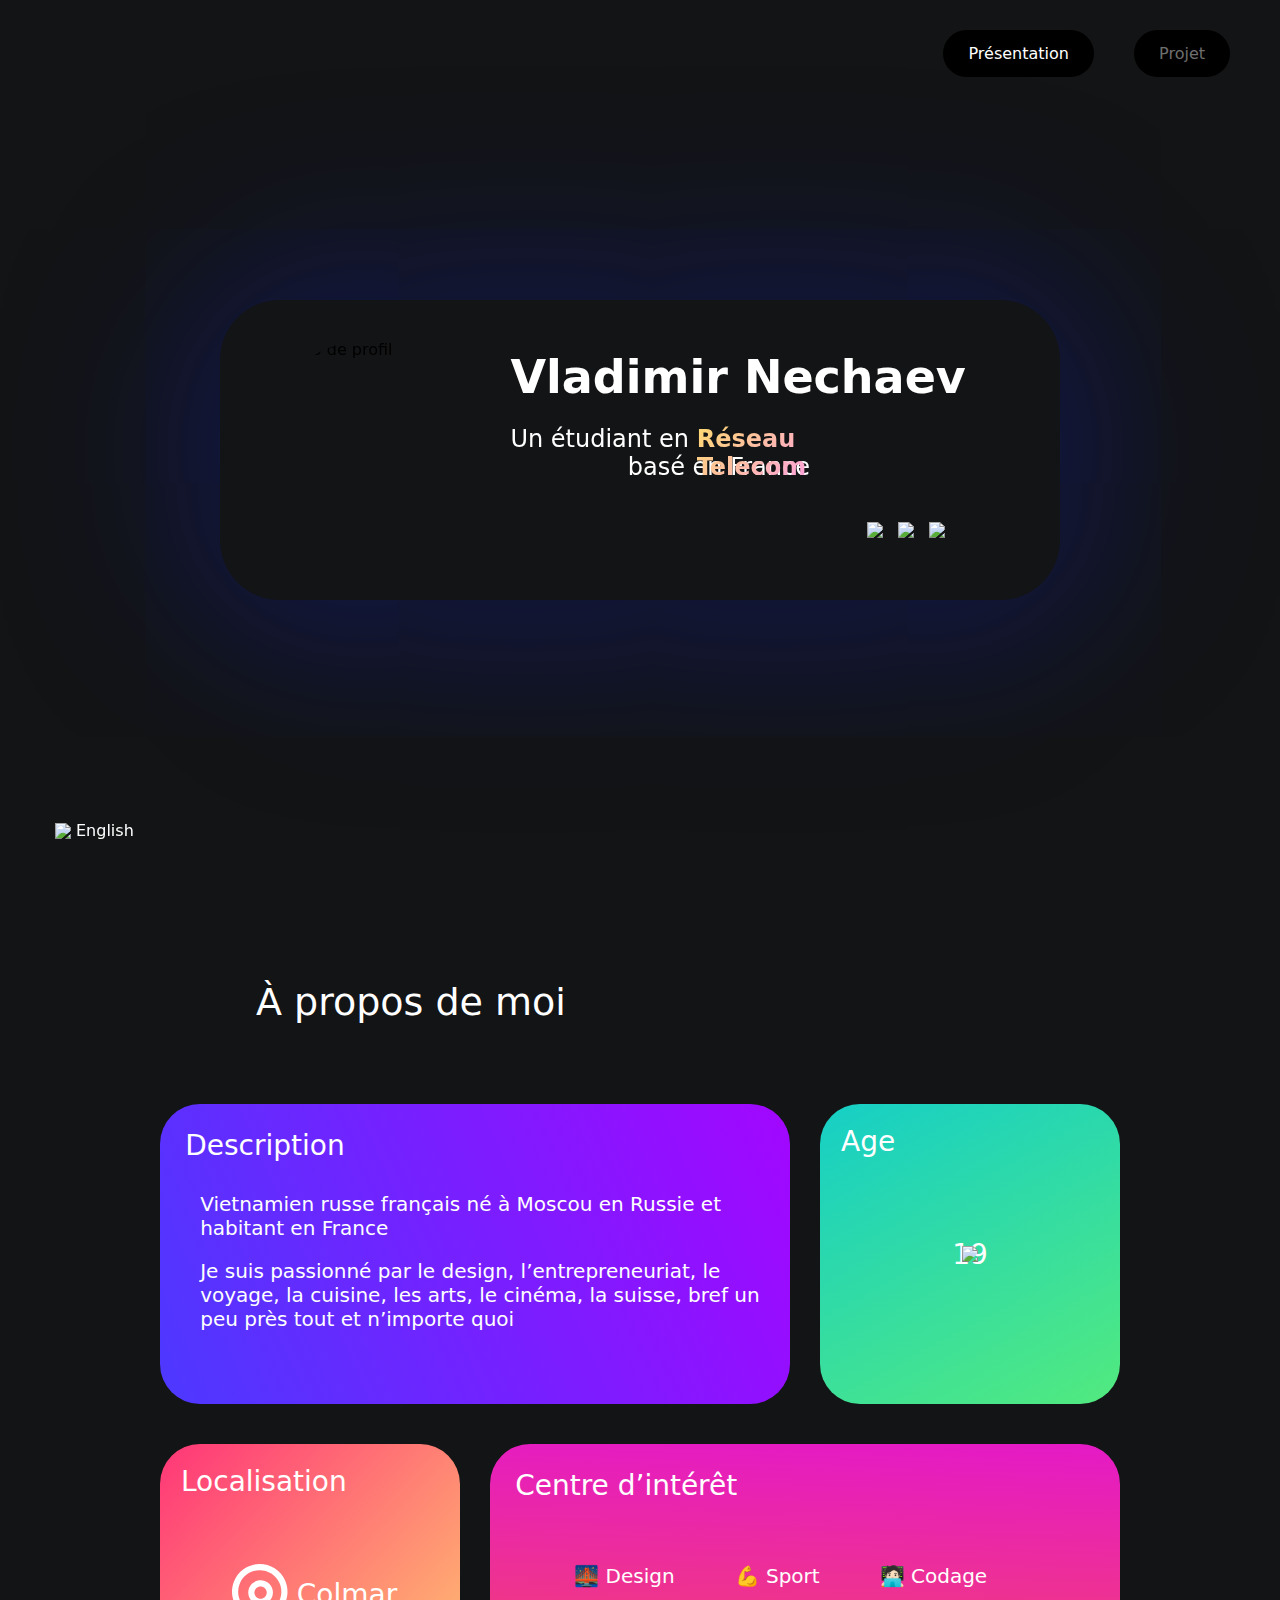
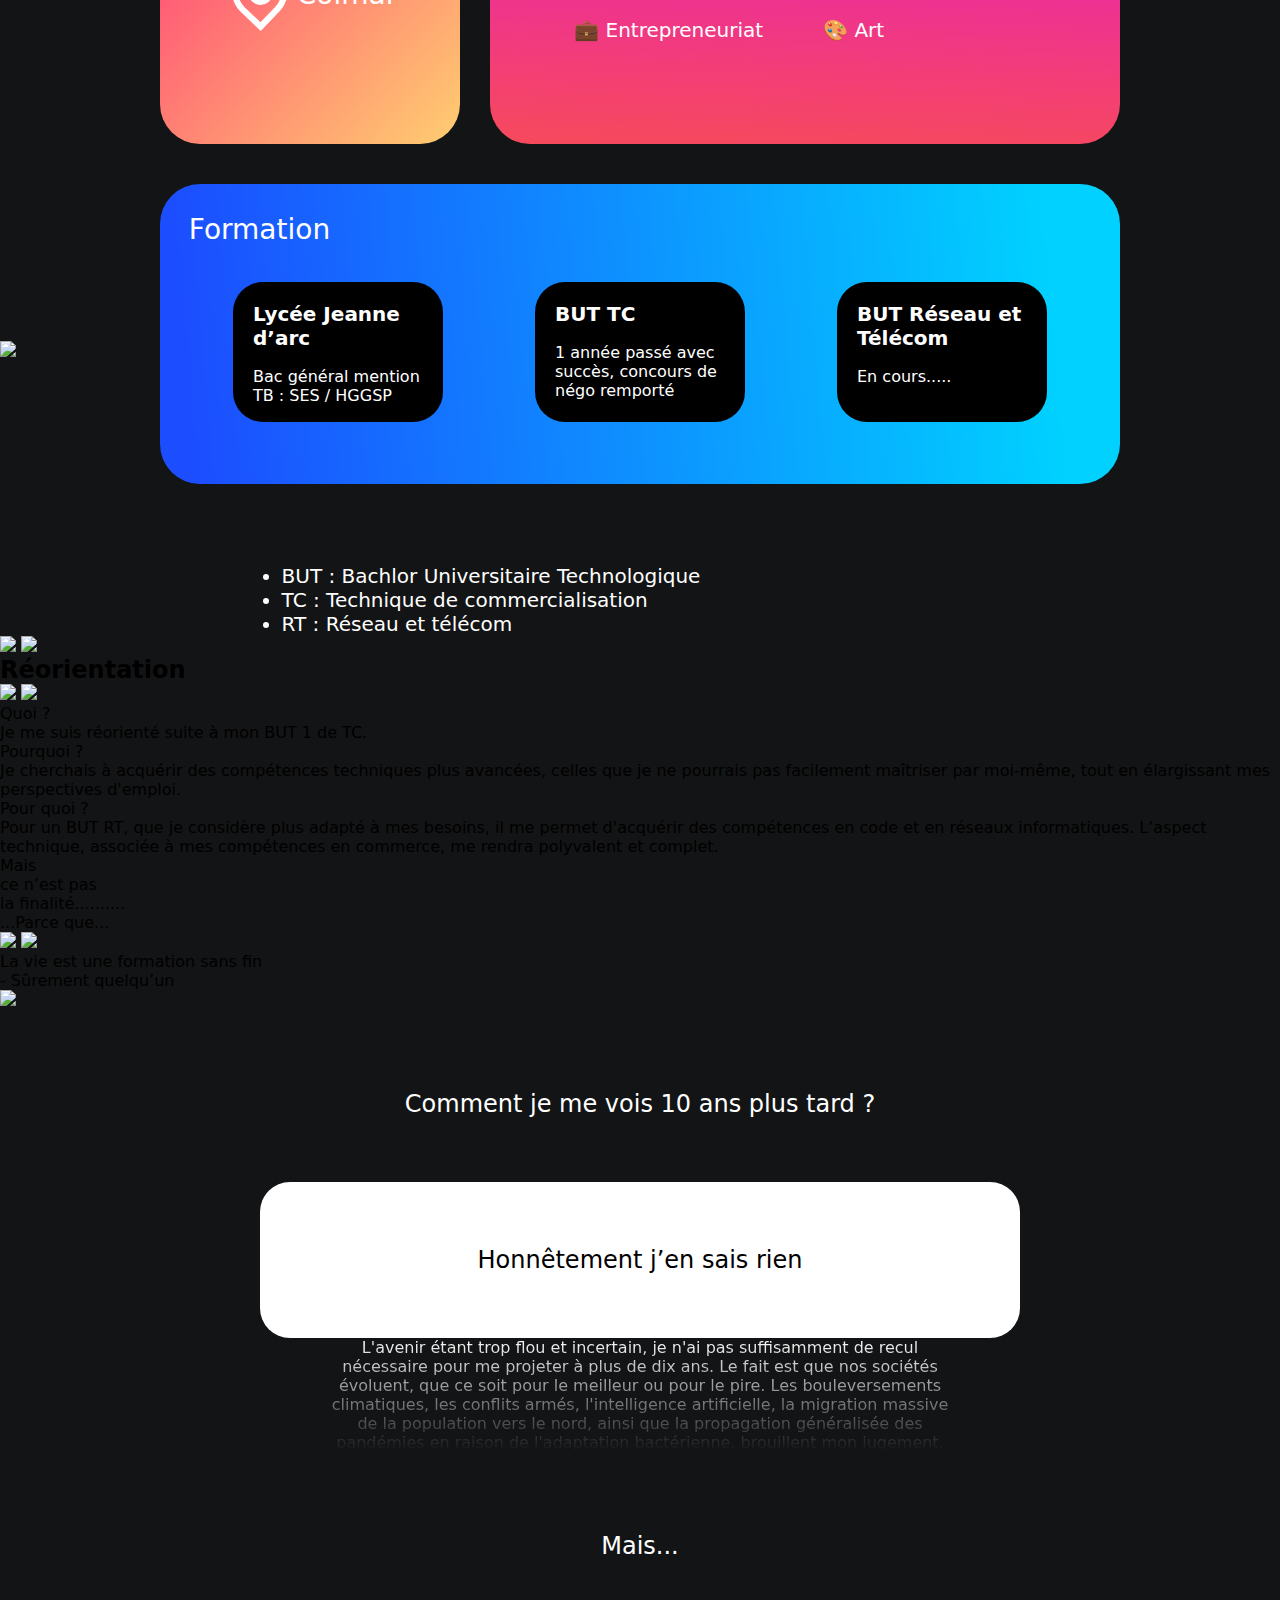
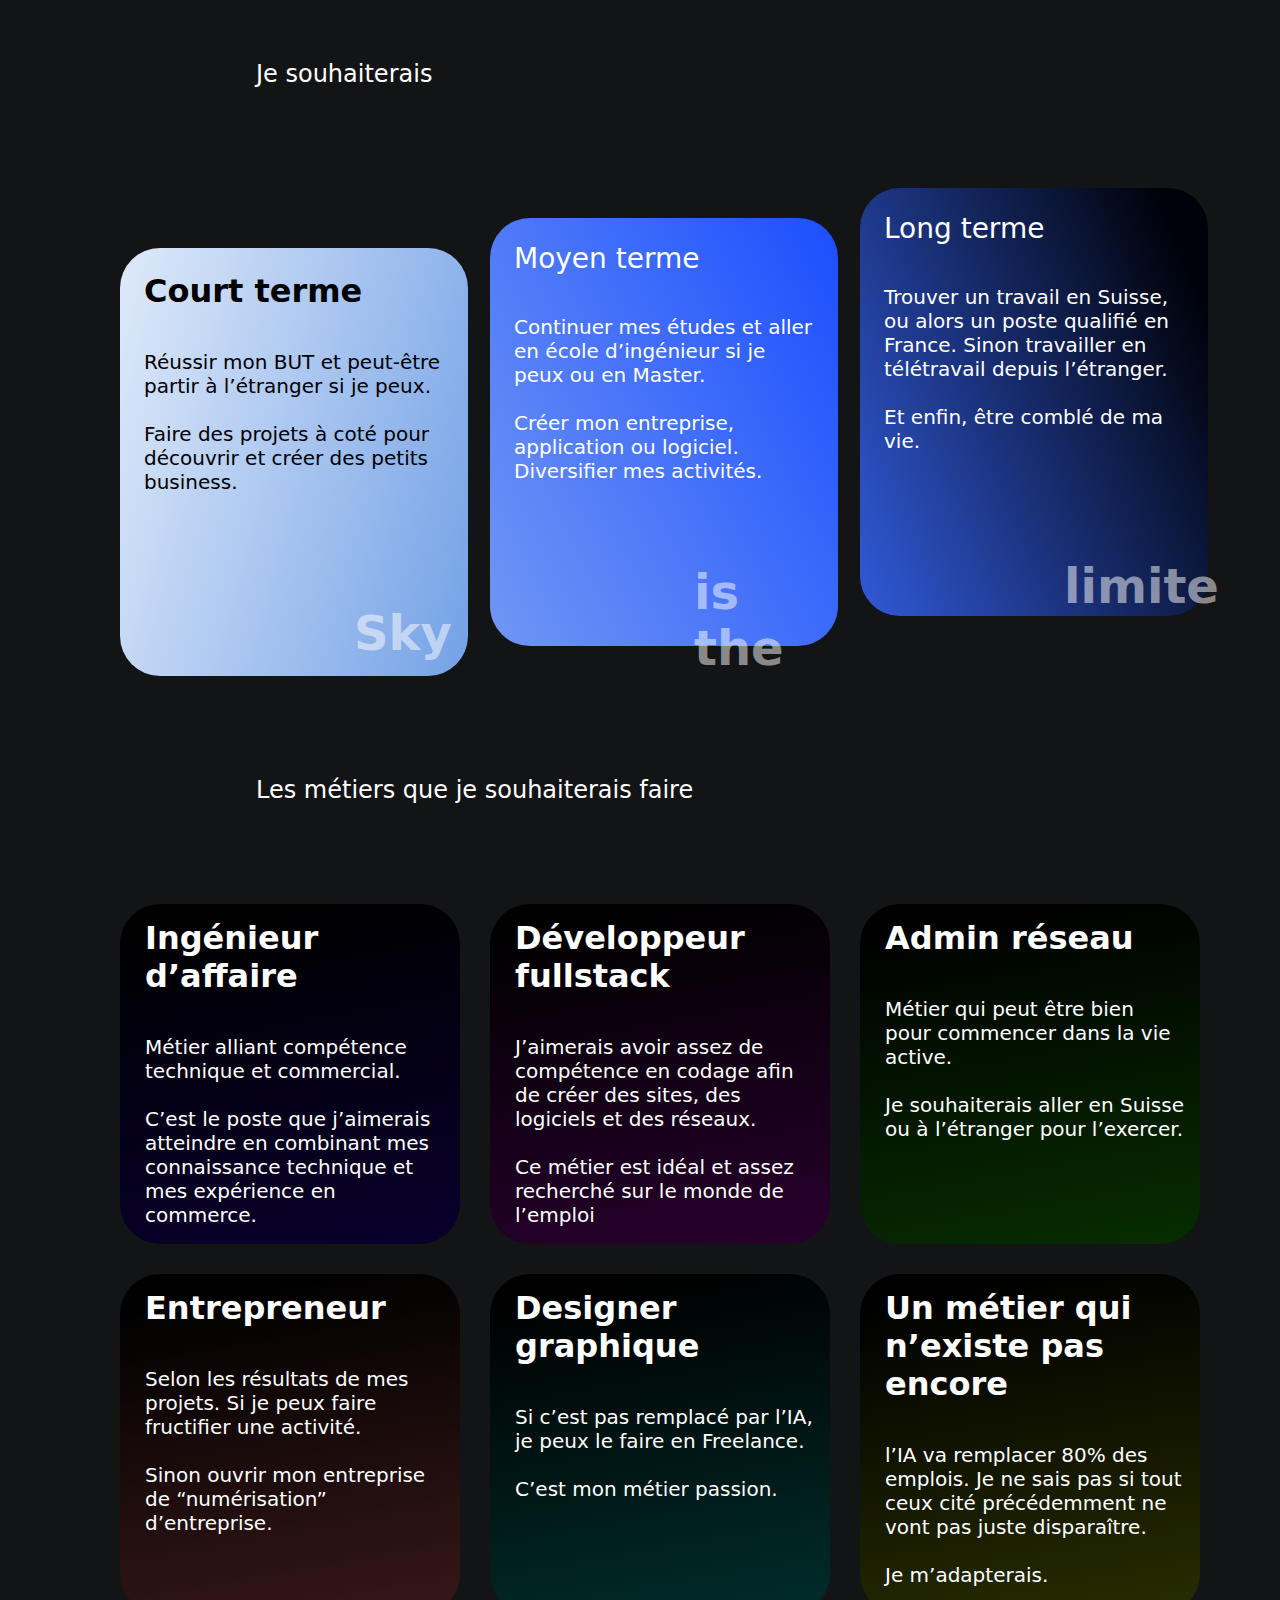
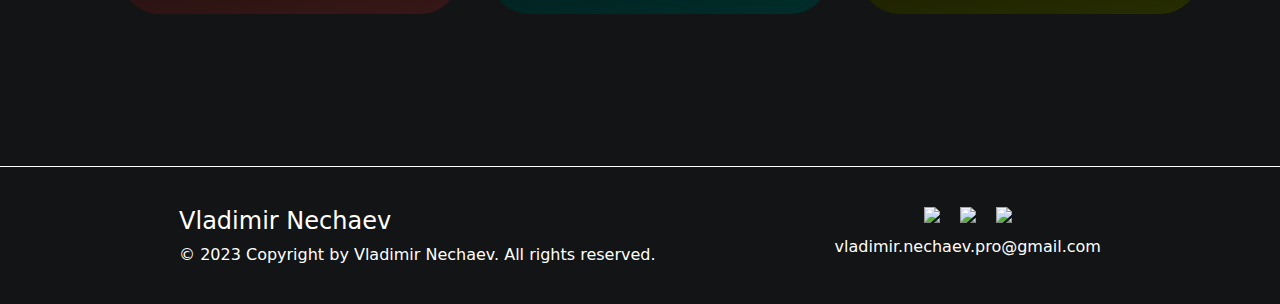
==== commit 13788f1e: "Finish first page" ====
--- a/index.html
+++ b/index.html
@@ -4,17 +4,28 @@
     <meta charset="UTF-8">
     <meta name="viewport" content="width=device-width, initial-scale=1.0">
     <title>Vladimir Nechaev - Portfolio</title>
-    <link rel="stylesheet" href="design.css">
-    <link rel="shortcut icon" href="images/favicon.png">
+    <link rel="stylesheet" href="css/header.css">
+    <link rel="stylesheet" href="css/card-presentation.css">
+    <link rel="stylesheet" href="css/reorirentation.css">
+    <link rel="stylesheet" href="css/citation.css">
+    <link rel="stylesheet" href="css/vision.css">
+    <link rel="stylesheet" href="css/souhait.css">
+    <link rel="stylesheet" href="css/metier.css">
+    <link rel="stylesheet" href="css/footer.css">
+
+    <link rel="shortcut icon" href="images/favicon.svg">
 </head>
 
 <body>
     <header class="bg">    
+        <div class="video">
+        <video class="video-bg" autoplay="autoplay" muted="" loop="infinte" src="images/data.mp4"></video>
+        </div>
         <section class="marginbg">
-            <div class="lien-a">
+            <nav class="lien-a">
                 <a class="presentation" href="#">Présentation</a>
                 <a class="projet" href="#">Projet</a> 
-            </div>
+            </nav>
             
             <section class="cardprofil">
 
@@ -22,46 +33,24 @@
                     <img class="pp" src="images/pp.jpg" alt="Photo de profil">
                 <div class="infoprofil">
                     <h1 class="name">Vladimir Nechaev</h1>
-                    <h2 class="bio">Un étudiant en <strong class="reseautelecom">Réseau Télécom</strong> basé en France</>
+                    <h2 class="bio">Un étudiant en <strong class="reseautelecom">Réseau Télécom</strong> basé en France</v>
                     <section class="rsociaux">
                         <a href="https://fr.linkedin.com/in/vladimir-nechaev-73aa3a1a1" class="linkedin" target="_blank">
-                            <svg xmlns="http://www.w3.org/2000/svg" width="24" height="22" viewBox="0 0 34 32" fill="none">
-                                <path d="M27.5732 0C29.0152 0 30.3982 0.561903 31.4178 1.5621C32.4375 2.56229 33.0103 3.91885 33.0103 5.33333V26.6667C33.0103 28.0812 32.4375 29.4377 31.4178 30.4379C30.3982 31.4381 29.0152 32 27.5732 32H5.82505C4.38305 32 3.00012 31.4381 1.98048 30.4379C0.960831 29.4377 0.388 28.0812 0.388 26.6667V5.33333C0.388 3.91885 0.960831 2.56229 1.98048 1.5621C3.00012 0.561903 4.38305 0 5.82505 0H27.5732ZM27.5732 3.55556H5.82505C5.34439 3.55556 4.88341 3.74286 4.54353 4.07625C4.20364 4.40965 4.0127 4.86184 4.0127 5.33333V26.6667C4.0127 27.1382 4.20364 27.5903 4.54353 27.9237C4.88341 28.2571 5.34439 28.4444 5.82505 28.4444H27.5732C28.0539 28.4444 28.5149 28.2571 28.8548 27.9237C29.1947 27.5903 29.3856 27.1382 29.3856 26.6667V5.33333C29.3856 4.86184 29.1947 4.40965 28.8548 4.07625C28.5149 3.74286 28.0539 3.55556 27.5732 3.55556ZM9.44975 12.4444C9.89365 12.4445 10.3221 12.6044 10.6538 12.8937C10.9855 13.1831 11.1975 13.5818 11.2494 14.0142L11.2621 14.2222V23.1111C11.2616 23.5642 11.0847 24.0001 10.7676 24.3295C10.4505 24.659 10.0171 24.8573 9.55596 24.8839C9.09483 24.9104 8.64075 24.7632 8.28653 24.4724C7.9323 24.1816 7.70464 23.7691 7.65009 23.3191L7.6374 23.1111V14.2222C7.6374 13.7507 7.82834 13.2985 8.16823 12.9651C8.50811 12.6317 8.96908 12.4444 9.44975 12.4444ZM14.8868 10.6667C15.3112 10.6666 15.7222 10.8127 16.0481 11.0794C16.374 11.3461 16.5942 11.7166 16.6702 12.1262C17.0348 11.9188 17.4119 11.733 17.7992 11.5698C19.0081 11.0631 20.8186 10.784 22.4534 11.2871C23.3106 11.5538 24.1715 12.0516 24.8094 12.8996C25.3803 13.6551 25.6884 14.5742 25.75 15.6071L25.7609 16V23.1111C25.7604 23.5642 25.5835 24.0001 25.2664 24.3295C24.9493 24.659 24.5159 24.8573 24.0548 24.8839C23.5936 24.9104 23.1396 24.7632 22.7853 24.4724C22.4311 24.1816 22.2034 23.7691 22.1489 23.3191L22.1362 23.1111V16C22.1362 15.4133 21.9912 15.1396 21.897 15.0133C21.7617 14.8483 21.5753 14.7309 21.366 14.6791C20.7353 14.4836 19.8273 14.5867 19.2238 14.8391C18.3176 15.2196 17.4875 15.8169 16.9221 16.3698L16.6991 16.6044V23.1111C16.6986 23.5642 16.5218 24.0001 16.2047 24.3295C15.8875 24.659 15.4542 24.8573 14.993 24.8839C14.5319 24.9104 14.0778 24.7632 13.7236 24.4724C13.3693 24.1816 13.1417 23.7691 13.0871 23.3191L13.0744 23.1111V12.4444C13.0744 11.9729 13.2654 11.5208 13.6053 11.1874C13.9452 10.854 14.4061 10.6667 14.8868 10.6667ZM9.44975 7.11111C9.93042 7.11111 10.3914 7.29841 10.7313 7.63181C11.0712 7.96521 11.2621 8.41739 11.2621 8.88889C11.2621 9.36038 11.0712 9.81257 10.7313 10.146C10.3914 10.4794 9.93042 10.6667 9.44975 10.6667C8.96908 10.6667 8.50811 10.4794 8.16823 10.146C7.82834 9.81257 7.6374 9.36038 7.6374 8.88889C7.6374 8.41739 7.82834 7.96521 8.16823 7.63181C8.50811 7.29841 8.96908 7.11111 9.44975 7.11111Z" fill="white"/>
-                            </svg>
+                            <img src="images/linkedin.svg">
                         </a>
                         <a href="https://twitter.com/vladimir_nch" class="twitter" target="_blank">
-                            <svg xmlns="http://www.w3.org/2000/svg" width="27" height="22" viewBox="0 0 37 32" fill="none">
-                                <path d="M35.0626 1.23106L36.2552 1.14983C36.2397 0.908212 36.1555 0.676671 36.0131 0.484199C35.8707 0.291727 35.6765 0.146878 35.4547 0.0677854C35.2329 -0.0113072 34.9935 -0.0211284 34.7663 0.0395513C34.5391 0.100231 34.3344 0.228715 34.1776 0.408919L35.0626 1.23106ZM33.8747 8.51469C33.8747 8.18827 33.7491 7.87522 33.5254 7.64441C33.3017 7.4136 32.9984 7.28393 32.6821 7.28393C32.3658 7.28393 32.0625 7.4136 31.8388 7.64441C31.6151 7.87522 31.4895 8.18827 31.4895 8.51469H33.8747ZM1.72196 28.3077V27.077C1.46589 27.0766 1.21651 27.1614 1.01072 27.3187C0.804929 27.4759 0.653662 27.6974 0.579293 27.9503C0.504924 28.2032 0.511404 28.474 0.597774 28.7228C0.684143 28.9716 0.845815 29.1851 1.05887 29.3317L1.72196 28.3077ZM4.10241 1.23106L5.22108 0.8003C5.13979 0.575582 4.99664 0.380277 4.80923 0.238395C4.62181 0.0965136 4.39831 0.0142389 4.1662 0.00168673C3.93409 -0.0108655 3.70348 0.0468518 3.50273 0.167743C3.30197 0.288634 3.13983 0.467428 3.03622 0.682147L4.10241 1.23106ZM13.629 23.3847L14.4733 24.2536C14.6166 24.1053 14.7208 23.9217 14.7761 23.7203C14.8315 23.5188 14.8361 23.3061 14.7895 23.1023C14.7429 22.8984 14.6467 22.7103 14.51 22.5555C14.3733 22.4008 14.2006 22.2846 14.0082 22.2179L13.629 23.3847ZM30.8598 3.62612L29.9773 4.45319L30.4066 4.94303L31.0387 4.84457L30.8598 3.62612ZM33.8747 1.31229C33.9964 3.22735 33.8819 4.38919 33.5813 5.26549C33.2903 6.11471 32.7799 6.81378 31.8568 7.727L33.5074 9.50421C34.5521 8.47038 35.3583 7.45623 35.8306 6.08763C36.2909 4.74365 36.3863 3.18797 36.2552 1.14983L33.8747 1.31229ZM33.8747 10.3067V8.51469H31.4895V10.3091H33.8747V10.3067ZM17.202 8.71653V11.0771H19.5873V8.71653H17.202ZM17.202 11.0771V12.3079H19.5873V11.0771H17.202ZM25.6338 0.000307294C24.5253 0.000953613 23.4277 0.226918 22.4038 0.665299C21.3799 1.10368 20.4497 1.74589 19.6663 2.55527C18.8829 3.36464 18.2616 4.32533 17.838 5.38248C17.4144 6.43964 17.1966 7.57255 17.1973 8.71653H19.5825C19.5819 7.89559 19.738 7.08256 20.0419 6.3239C20.3458 5.56523 20.7916 4.87579 21.3537 4.29495C21.9159 3.71412 22.5834 3.25327 23.3182 2.93873C24.053 2.6242 24.8407 2.46214 25.6362 2.46182V0.000307294H25.6338ZM31.4871 10.3067C31.4895 20.9306 23.1579 29.5385 12.8848 29.5385V32C24.4769 32 33.8747 22.2869 33.8747 10.3067H31.4871ZM2.98613 1.66183C4.28369 5.23595 9.14953 12.3079 18.3946 12.3079V9.84636C10.4853 9.84636 6.30397 3.79104 5.21869 0.8003L2.98613 1.66183ZM3.03622 0.682147C0.538895 5.84148 0.154875 10.8482 1.97003 15.1115C3.78041 19.3626 7.67547 22.6315 13.2521 24.5515L14.0082 22.2179C8.86808 20.4456 5.61703 17.5608 4.1525 14.1196C2.69275 10.6907 2.90503 6.46424 5.17099 1.77998L3.03622 0.682147ZM12.7846 22.5158C11.3487 24.0001 7.03146 27.077 1.72196 27.077V29.5385C7.84243 29.5385 12.7345 26.053 14.4733 24.2536L12.7846 22.5158ZM31.7447 2.80151C30.9736 1.91894 30.0313 1.2135 28.9789 0.730926C27.9266 0.248356 26.7877 -0.000564675 25.6362 0.000307294V2.46182C27.3559 2.46182 28.9039 3.22735 29.9773 4.45319L31.7447 2.80151ZM31.0387 4.84457C32.9386 4.52424 34.6737 3.53853 35.9522 2.05321L34.1776 0.408919C33.2682 1.46919 32.034 2.17555 30.6809 2.41013L31.0387 4.84457ZM1.05887 29.3317C4.97302 32.0246 9.07559 32 12.8848 32V29.5385C8.99688 29.5385 5.61464 29.5114 2.38505 27.2837L1.05887 29.3317Z" fill="white"/>
-                            </svg>
+                            <img src="images/twitter.svg">
                         </a>
                         <a href="https://www.instagram.com/vladimir_nchv/" class="instagram" target="_blank">
-                            <svg xmlns="http://www.w3.org/2000/svg" width="27" height="23" viewBox="0 0 37 33" fill="none">
-                                <path d="M11.1485 0H26.1758C31.9005 0 36.5518 4.29 36.5518 9.57V23.43C36.5518 25.9681 35.4586 28.4023 33.5128 30.197C31.5669 31.9917 28.9277 33 26.1758 33H11.1485C5.42383 33 0.772522 28.71 0.772522 23.43V9.57C0.772522 7.03188 1.8657 4.59771 3.81158 2.80299C5.75746 1.00827 8.39663 0 11.1485 0ZM10.7907 3.3C9.08266 3.3 7.44455 3.92582 6.23676 5.03979C5.02898 6.15375 4.35045 7.66461 4.35045 9.24V23.76C4.35045 27.0435 7.23068 29.7 10.7907 29.7H26.5336C28.2417 29.7 29.8798 29.0742 31.0876 27.9602C32.2954 26.8462 32.9739 25.3354 32.9739 23.76V9.24C32.9739 5.9565 30.0937 3.3 26.5336 3.3H10.7907ZM28.0542 5.775C28.6473 5.775 29.2161 5.9923 29.6355 6.37909C30.0548 6.76589 30.2904 7.29049 30.2904 7.8375C30.2904 8.38451 30.0548 8.90911 29.6355 9.29591C29.2161 9.6827 28.6473 9.9 28.0542 9.9C27.4612 9.9 26.8924 9.6827 26.473 9.29591C26.0536 8.90911 25.818 8.38451 25.818 7.8375C25.818 7.29049 26.0536 6.76589 26.473 6.37909C26.8924 5.9923 27.4612 5.775 28.0542 5.775ZM18.6622 8.25C21.0345 8.25 23.3096 9.11919 24.9871 10.6664C26.6646 12.2135 27.607 14.312 27.607 16.5C27.607 18.688 26.6646 20.7865 24.9871 22.3336C23.3096 23.8808 21.0345 24.75 18.6622 24.75C16.2899 24.75 14.0147 23.8808 12.3372 22.3336C10.6597 20.7865 9.71735 18.688 9.71735 16.5C9.71735 14.312 10.6597 12.2135 12.3372 10.6664C14.0147 9.11919 16.2899 8.25 18.6622 8.25ZM18.6622 11.55C17.2388 11.55 15.8737 12.0715 14.8672 12.9998C13.8607 13.9281 13.2953 15.1872 13.2953 16.5C13.2953 17.8128 13.8607 19.0719 14.8672 20.0002C15.8737 20.9285 17.2388 21.45 18.6622 21.45C20.0856 21.45 21.4506 20.9285 22.4571 20.0002C23.4636 19.0719 24.0291 17.8128 24.0291 16.5C24.0291 15.1872 23.4636 13.9281 22.4571 12.9998C21.4506 12.0715 20.0856 11.55 18.6622 11.55Z" fill="white"/>
-                            </svg>
-                            </a>
+                            <img src="images/instagram.svg">
+                        </a>
                     </section>  
                 </div>
             </section>
         
             <a href="#" class="gb">
                 <p class="english">English</p>
-                <svg xmlns="http://www.w3.org/2000/svg" width="26" height="22" viewBox="0 0 16 12" fill="none">
-                    <path fill-rule="evenodd" clip-rule="evenodd" d="M0 0V12H16V0H0Z" fill="#2E42A5"/>
-                    <mask id="mask0_96_37" style="mask-type:luminance" maskUnits="userSpaceOnUse" x="0" y="0" width="16" height="12">
-                        <path fill-rule="evenodd" clip-rule="evenodd" d="M0 0V12H16V0H0Z" fill="white"/>
-                    </mask>
-                    <g mask="url(#mask0_96_37)">
-                        <path d="M-1.78149 11.1427L1.73935 12.6317L16.08 1.6189L17.9371 -0.593837L14.1721 -1.09151L8.3229 3.65422L3.6149 6.85174L-1.78149 11.1427Z" fill="white"/>
-                        <path d="M-1.29956 12.1859L0.494147 13.05L17.2702 -0.799421H14.7516L-1.29956 12.1859Z" fill="#F50100"/>
-                        <path d="M17.7815 11.1427L14.2606 12.6317L-0.0799694 1.6189L-1.93713 -0.593837L1.8279 -1.09151L7.6771 3.65422L12.3851 6.85174L17.7815 11.1427Z" fill="white"/>
-                        <path d="M17.6614 11.8914L15.8677 12.7555L8.72427 6.82582L6.6064 6.16331L-2.11582 -0.586292H0.402758L9.12008 6.0031L11.4356 6.79752L17.6614 11.8914Z" fill="#F50100"/>
-                        <mask id="path-7-inside-1_96_37" fill="white">
-                        <path fill-rule="evenodd" clip-rule="evenodd" d="M9.88904 -1H6.11126V4H-0.986084V8H6.11126V13H9.88904V8H17.0139V4H9.88904V-1Z"/>
-                        </mask>
-                        <path fill-rule="evenodd" clip-rule="evenodd" d="M9.88904 -1H6.11126V4H-0.986084V8H6.11126V13H9.88904V8H17.0139V4H9.88904V-1Z" fill="#F50100"/>
-                        <path d="M6.11126 -1V-2H5.11126V-1H6.11126ZM9.88904 -1H10.889V-2H9.88904V-1ZM6.11126 4V5H7.11126V4H6.11126ZM-0.986084 4V3H-1.98608V4H-0.986084ZM-0.986084 8H-1.98608V9H-0.986084V8ZM6.11126 8H7.11126V7H6.11126V8ZM6.11126 13H5.11126V14H6.11126V13ZM9.88904 13V14H10.889V13H9.88904ZM9.88904 8V7H8.88904V8H9.88904ZM17.0139 8V9H18.0139V8H17.0139ZM17.0139 4H18.0139V3H17.0139V4ZM9.88904 4H8.88904V5H9.88904V4ZM6.11126 0H9.88904V-2H6.11126V0ZM7.11126 4V-1H5.11126V4H7.11126ZM-0.986084 5H6.11126V3H-0.986084V5ZM0.013916 8V4H-1.98608V8H0.013916ZM6.11126 7H-0.986084V9H6.11126V7ZM7.11126 13V8H5.11126V13H7.11126ZM9.88904 12H6.11126V14H9.88904V12ZM8.88904 8V13H10.889V8H8.88904ZM17.0139 7H9.88904V9H17.0139V7ZM16.0139 4V8H18.0139V4H16.0139ZM9.88904 5H17.0139V3H9.88904V5ZM8.88904 -1V4H10.889V-1H8.88904Z" fill="white" mask="url(#path-7-inside-1_96_37)"/>
-                    </g>
-                    </svg>
+                <img src="images/anglais.svg">
 
             </a>
         </section> 
@@ -87,10 +76,7 @@
 
                     <div class="age-circle">
                         <p class="age-n">19</p>
-                        <svg class="circle" xmlns="http://www.w3.org/2000/svg" width="177" height="177" viewBox="0 0 177 177" fill="none">
-                            <path d="M177 88.5C177 137.377 137.377 177 88.5 177C39.6228 177 0 137.377 0 88.5C0 39.6228 39.6228 0 88.5 0C137.377 0 177 39.6228 177 88.5ZM15.9289 88.5C15.9289 128.58 48.4201 161.071 88.5 161.071C128.58 161.071 161.071 128.58 161.071 88.5C161.071 48.4201 128.58 15.9289 88.5 15.9289C48.4201 15.9289 15.9289 48.4201 15.9289 88.5Z" fill="#131415"/>
-                            <path d="M165.646 65.3826C169.86 64.12 172.286 59.6629 170.649 55.5799C164.627 40.5507 154.574 27.41 141.53 17.6474C128.486 7.88474 113.044 1.94352 96.9268 0.402014C92.5481 -0.0167713 88.9556 3.56703 88.932 7.96561C88.9084 12.3642 92.4661 15.9039 96.8356 16.4091C109.536 17.8775 121.674 22.6828 131.985 30.4C142.296 38.1172 150.328 48.4085 155.317 60.1798C157.034 64.2297 161.433 66.6452 165.646 65.3826Z" fill="white"/>
-                        </svg>
+                        <img src="images/circle.svg" class="circle">
                     </div>
                 </div>
 
@@ -119,29 +105,164 @@
 
                 <div id="card" class="card-e">
                     <h4 class="formation">Formation</h4>
-                    <section class="formation-tout">
-                    <section class="formation-bloc">
-                        <div class="formation-a">
-                            <h5 class="formation-ba">Lycée Jeanne d’arc</h5>
-                            <p class="formation-bb">Bac général mention TB : SES / HGGSP</p>
-                        </div>
-                        <div class="formation-a">
-                            <h5 class="formation-ba">BUT TC</h5>
-                            <p class="formation-bb">1 année passé avec succès, concours de négo remporté</p>
-                        </div>
-                        <div class="formation-a">
-                            <h5 class="formation-ba">BUT Réseau et Télécom</h5>
-                            <p class="formation-bb">En cours.....</p>
-                        </div>
-
-                        <svg class="line" xmlns="http://www.w3.org/2000/svg" width="1920" height="10" viewBox="0 0 1920 10" fill="none">
-                            <path d="M4 5.00024L1920 5.00008" stroke="white" stroke-width="9" stroke-linecap="square" stroke-dasharray="32 32"/>
-                            </svg>
+
+                    <section class="formation-all">
+
+                        <section class="bloc-forma">
+                            <div class="card-forma">
+                                <h5 class="forma-b">Lycée Jeanne d’arc</h5>
+                                <p class="forma-c">Bac général mention TB : SES / HGGSP</p>
+                            </div>
+                            <div class="card-forma">
+                                <h5 class="forma-b">BUT TC</h5>
+                                <p class="forma-c">1 année passé avec succès, concours de négo remporté</p>
+                            </div>
+                            <div class="card-forma">
+                                <h5 class="forma-b">BUT Réseau et Télécom</h5>
+                                <p class="forma-c">En cours.....</p>
+                            </div>
+                        </section>
+
+                        <img src="images/line.png" class="line"> 
+                    
                     </section>
-                    </section>
-                </div>
-            </div>
-        </div>
+                </div>
+            </div>
+        </div>
+
+        <div class="def">
+            <li> BUT : Bachlor Universitaire Technologique</li>
+            <li> TC : Technique de commercialisation</li>
+            <li> RT : Réseau et télécom</li>
+        </div>
+
+        <div class="reorientation">
+            <div class="reo-title">
+                <img src="images/round.svg">
+                <img src="images/round.svg">
+                <h2>Réorientation</h2>
+                <img src="images/round.svg">
+                <img src="images/round.svg">
+            </div>
+
+            <p class="quoi">Quoi ?</p>
+            <p class="quoi-p">Je me suis réorienté suite à mon BUT 1 de TC.</p>
+            <p class="pourquoi">Pourquoi ?</p>
+            <p class="pourquoi-p">Je cherchais à acquérir des compétences techniques plus avancées, celles que je ne pourrais pas facilement maîtriser par moi-même, tout en élargissant mes perspectives d'emploi.</p>
+            <p class="pour-quoi">Pour quoi ?</p>
+            <p class="pour-quoi-p">Pour un BUT RT, que je considère plus adapté à mes besoins, il me permet d'acquérir des compétences en code et en réseaux informatiques. L’aspect technique, associée à mes compétences en commerce, me rendra polyvalent et complet.</p>
+
+        </div>
+
+        <div class="citation"> 
+            <p class="cita-a"> Mais </p>
+            <p class="cita-b"> ce n’est pas  </p>
+            <p class="cita-c"> la finalité.......... </p>
+            <p class="cita-main"> ...Parce que... </p>
+
+            <section class="cita">
+                <img class="line-b" src="images/line2.png">
+                <img class="guillemet" src="images/guillemet.svg"></img>
+                <p class="citation-p">La vie est une formation sans fin</p>
+                <p class="citation-author">- Sûrement quelqu’un</p>
+            </section>
+
+            <img src="images/arrow.png">
+        </div>
+
+        <div class=vision>
+            <p class="plus-tard">Comment je me vois 10 ans plus tard ?</p>
+            <p class="honnete">Honnêtement j’en sais rien</p>
+            <p class="blabla">L'avenir étant trop flou et incertain, je n'ai pas suffisamment de recul nécessaire pour me projeter à plus de dix ans. Le fait est que nos sociétés évoluent, que ce soit pour le meilleur ou pour le pire. Les bouleversements climatiques, les conflits armés, l'intelligence artificielle, la migration massive de la population vers le nord, ainsi que la propagation généralisée des pandémies en raison de l'adaptation bactérienne, brouillent mon jugement.</p>
+            <p class="mais">Mais...</p>
+        </div>
+
+        <div class="souhait">
+            <p class="souhait-p">Je souhaiterais</p>
+            
+            <div class="margincard-terme">
+                <section class="terme-card">
+                    <div class="court-terme">
+                        <p class="terme-title">Court terme</p>
+                        <p class="terme-p">Réussir mon BUT et peut-être partir à l’étranger si je peux. <br><br> Faire des projets à coté pour découvrir et créer des petits business.</p>
+                        <p class="sky">Sky</p>
+                    </div>
+                    <div class="moyen-terme">
+                        <p class="terme-title-a">Moyen terme</p>
+                        <p class="terme-p-a">Continuer mes études et aller en école d’ingénieur si je peux ou en Master. <br><br> Créer mon entreprise, application ou logiciel. Diversifier mes activités.</p>
+                        <p class="isthe">is the</p>
+                    </div>
+                    <div class="long-terme">
+                        <p class="terme-title-a">Long terme</p>
+                        <p class="terme-p-a">Trouver un travail en Suisse, ou alors un poste qualifié en France. Sinon travailler en télétravail depuis l’étranger. <br><br> Et enfin, être comblé de ma vie.</p>
+                        <p class="limite">limite</p>
+                    </div>
+                </section>
+            </div>
+        </div>
+
+        <div class="metier">
+            <p class="metier-title">Les métiers que je souhaiterais faire</p>
+            
+            <div class="margincard-metier">
+                <section class="metier-card">
+                    <div class="metier-a">
+                        <p class="metier-card-title">Ingénieur d’affaire</p>
+                        <p class="metier-card-p">Métier alliant compétence technique et commercial. <br><br> C’est le poste que j’aimerais atteindre en combinant mes connaissance technique et mes expérience en commerce.</p>
+                    </div>
+                    <div class="metier-b">
+                        <p class="metier-card-title">Développeur fullstack</p>
+                        <p class="metier-card-p">J’aimerais avoir assez de compétence en codage afin de créer des sites, des logiciels et des réseaux. <br><br> Ce métier est idéal et assez recherché sur le monde de l’emploi</p>
+                    </div>
+                    <div class="metier-c">
+                        <p class="metier-card-title">Admin réseau</p>
+                        <p class="metier-card-p">Métier qui peut être bien pour commencer dans la vie active. <br><br> Je souhaiterais aller en Suisse ou à l’étranger pour l’exercer.</p>
+                    </div>
+                    <div class="metier-d">
+                        <p class="metier-card-title">Entrepreneur</p>
+                        <p class="metier-card-p">Selon les résultats de mes projets. Si je peux faire fructifier une activité.<br><br> Sinon ouvrir mon entreprise de “numérisation” d’entreprise.</p>
+                    </div>
+                    <div class="metier-e">
+                        <p class="metier-card-title">Designer graphique</p>
+                        <p class="metier-card-p">Si c’est pas remplacé par l’IA, je peux le faire en Freelance.<br><br>C’est mon métier passion.</p>
+                    </div>
+                    <div class="metier-f">
+                        <p class="metier-card-title">Un métier qui n’existe pas encore</p>
+                        <p class="metier-card-p">l’IA va remplacer 80% des emplois. Je ne sais pas si tout ceux cité précédemment ne vont pas juste disparaître.<br><br>Je m’adapterais.</p>
+                    </div>
+                </section>
+
+            </div>
+        
+        </div>
+
+        <footer>
+            <section class="footer-main">
+                <div class="vladimir-copy">
+                    <p class="vladimir">Vladimir Nechaev</p>
+                    <p class="copyright">© 2023 Copyright by Vladimir Nechaev. All rights reserved.</p>
+                </div>
+
+                <section class="footer-rs">
+
+                    <section class="footer-rsociaux">
+                        <a href="https://fr.linkedin.com/in/vladimir-nechaev-73aa3a1a1" class="linkedin" target="_blank">
+                            <img src="images/linkedin.svg">
+                        </a>
+                        <a href="https://twitter.com/vladimir_nch" class="twitter" target="_blank">
+                            <img src="images/twitter.svg">
+                        </a>
+                        <a href="https://www.instagram.com/vladimir_nchv/" class="instagram" target="_blank">
+                            <img src="images/instagram.svg">
+                        </a>
+                    </section>  
+
+                    <a href="mailto:vladimir.nechaev.pro@gmail.com" class="mail-vlad">vladimir.nechaev.pro@gmail.com</a>
+
+                </section>
+
+            </section>
+        </footer>
     </main>
 
 </body>
--- a/css/header.css
+++ b/css/header.css
@@ -0,0 +1,225 @@
+* {
+    text-decoration: none;
+    margin: 0;
+    padding: 0;
+    font-family: system-ui, -apple-system, BlinkMacSystemFont, 'Segoe UI', Roboto, Oxygen, Ubuntu, Cantarell, 'Open Sans', 'Helvetica Neue', sans-serif;
+}
+
+h1, h2, h3, h4, h5, p {
+    margin: 0;
+}
+
+body {
+    background-color: #131415;
+}
+
+.video {
+    position: absolute;
+    width: 100%;
+    height: 100vh;
+    overflow: hidden;
+    z-index: -100;
+}
+
+.video-bg {
+    position: absolute;
+    min-width: 100%;
+    min-height: 100%;
+}
+
+header {
+    width: 100%;
+    min-height: 100vh;
+    min-width: 100vh;
+    padding: 0;
+    position: relative;
+}
+
+.marginbg {
+    margin-inline: 55px;
+}
+
+/*les boutons boutons*/ 
+
+.lien-a {
+    position: absolute;
+    right: 0;
+    margin: 30px;
+    display: inline;
+}
+
+.lien-a a { 
+    text-decoration: none;
+    color: white;
+    font-size: 16px;
+    margin-inline: 20px;
+    display: inline-block;
+    font-size: 16px;
+    padding: 14px 25px;
+    margin-left: 15px;
+    justify-content: center;
+    align-items: center;
+    border: none;
+    border-radius: 100px;
+    background: black;
+    transition: all 0.3s;
+}
+
+.lien-a a:hover {
+    box-shadow: inset 0 0 0 1px #ffffff;
+}
+
+.lien-b a:hover {
+    box-shadow: inset 0 0 0 1px #ffffff;
+}
+
+a.projet {
+    color: rgba(255, 255, 255, 0.438);
+}
+
+/*carte profile*/ 
+
+
+.cardprofil {
+    display: grid;
+    place-items: center;
+    min-height: 100vh;
+
+}
+
+.bg-profil {
+    width: 760px;
+    height: 300px;
+    padding-inline: 40px;
+    border-radius: 60px;
+    -webkit-backdrop-filter: blur(15px);
+    box-shadow: 0px 4px 200px 30px rgba(13, 37, 255, 0.25);
+    backdrop-filter: blur(15px);
+    display: flex;
+    align-items: center;
+    transition: all 0.4s;
+}
+
+.bg-profil:hover {
+    border: 1px solid rgb(196, 196, 196);
+    transform: scale(1.07);
+}
+
+.pp {
+    width: 220px;
+    height: 220px;
+    flex-shrink: 0;
+    border-radius: 999px;
+    transition: all 0.2s;
+}
+
+.pp:active {
+    transform: scale(0.9);
+}
+
+.infoprofil {
+    display: flex;
+    flex-direction: column;
+    margin-left: 4%;
+}
+
+.name {
+    color: #FFF;
+    font-size: 46px;
+    font-style: normal;
+    font-weight: 700;
+    margin-bottom: 4%;
+}
+
+.bio {
+    color: #FFF;
+    font-size: 24px;
+    font-style: normal;
+    font-weight: 400;
+    width: 70%;
+    margin-bottom: 1%;
+}
+
+.reseautelecom {
+    font-style: normal;
+    font-weight: 600;
+    line-height: normal;
+    position: relative;
+    color: transparent;
+    font-weight: bold;
+}
+
+.reseautelecom::after {
+    content: "Réseau Telecom";
+    position: absolute;
+    top: 0;
+    left: 0;
+    background: linear-gradient(-45deg, #B4FFA1 , #00FFE0 , rgb(251, 143, 255) , #ffd970);
+    background-size: 400% 400%;
+    -webkit-background-clip: text;
+    background-clip: text;
+    color: transparent;
+    animation: gradient 15s ease infinite;
+}
+
+@keyframes gradient {
+    0% {
+        background-position: 0% 50%;
+    }
+    50% {
+        background-position: 100% 50%;
+    }
+    100% {
+        background-position: 0% 50%;
+    }
+}
+
+/*Réseau sociaux*/
+
+
+.rsociaux {
+    margin-top: 10%;
+    margin-left: 100%;
+    display: flex;
+}
+
+.twitter {
+    margin-inline: 15px;
+    transition: all 0.2s;
+}
+
+.linkedin {
+    transition: all 0.2s;
+}
+
+.instagram {
+    transition: all 0.2s;
+}
+
+.twitter:hover {
+    transform: scale(1.20);
+}
+
+.linkedin:hover {
+    transform: scale(1.20);
+}
+
+.instagram:hover {
+    transform: scale(1.20);
+}
+
+/*langues*/
+
+.gb {
+    position: absolute; 
+    bottom: 60px;
+    display: flex;
+    flex-direction: row-reverse;
+    align-items: center;
+    text-decoration: none;
+    color: white;
+}
+
+.english {
+    margin-left: 5px;
+}
--- a/css/card-presentation.css
+++ b/css/card-presentation.css
@@ -0,0 +1,278 @@
+/*Main*/
+
+.apropos {
+    color: #FFF;
+    font-size: 38px;
+    font-weight: 500;
+    margin-left: 20%;
+}
+
+main {
+    overflow: hidden;
+}
+
+.contenu {
+    margin-top: 80px;
+}
+
+.margincard {
+    display: flex;
+    justify-content: center;
+}
+
+/*grid de card*/
+
+.cardgrid {
+    margin-top: 80px;
+    display: grid;
+    grid-template-columns: repeat(3, 300px);
+    grid-template-rows: repeat(3, 300px);
+    grid-row-gap: 40px;
+    grid-column-gap: 30px;
+}
+
+/*cards*/
+
+/*card-a ------------------------------------------*/
+
+.card-a {
+    grid-column-start: 1;
+    grid-column-end: 3;
+    border-radius: 40px;
+    background: linear-gradient(66deg, #06F -89.86%, #AD00FF 112.72%);    
+    padding: 4%;
+    transition: all 0.3s;    
+}
+
+.descritpion {
+    color: white;
+    font-size: 28px;
+    font-weight: 500;
+    margin-bottom: 30px;
+}
+
+.descritpion-p {
+    color: white;
+    font-size: 20px;
+    margin-left: 15px;
+    transition: all 0.4s;
+}
+
+.card-a:hover {
+    transform: scale(1.035);
+    box-shadow: 0px 4px 200px 30px rgba(13, 37, 255, 0.25);
+    backdrop-filter: blur(100px);
+}
+
+.card-a:hover .descritpion-p {
+    transform: scale(0.98);
+}
+
+/*card-b ------------------------------------------*/
+
+
+.card-b {
+    grid-column-start: 3;
+    grid-column-end: 4;
+    position: relative;
+    border-radius: 40px;
+    background: linear-gradient(152deg, #11CDCC -8.23%, #83FF44 181.57%);    
+    padding: 7%;
+    transition: all 0.3s;
+}
+
+.age {
+    color: white;
+    font-size: 28px;
+    font-weight: 500;
+}
+
+.age-circle {
+    position: absolute;
+    top: 50%;
+    left: 50%;
+    transform: translate(-50%, -50%);
+    display: flex;
+    align-items: center;
+    justify-content: center;
+}
+
+.age-n {
+    position: absolute;
+    color: white;
+    font-size: 28px;
+    font-weight: 400;
+}
+
+.circle {
+    position: absolute;
+    transition: all 0.5s;
+}
+
+.card-b:hover .circle {
+    transform: rotate(360deg) scale(0.75);
+}
+
+.card-b:hover {
+    transform: scale(1.035);
+    box-shadow: 0px 4px 200px 30px #00c2a82d;
+    backdrop-filter: blur(100px);
+}
+
+/*card-c ------------------------------------------*/
+
+
+.card-c {
+    grid-column-start: 1;
+    grid-column-end: 2;
+    border-radius: 40px;
+    background: linear-gradient(314deg, #ffd970 -7.02%, #FF007A 135.24%);    
+    padding: 7%;
+    transition: all 0.3s;
+}
+
+.localisation {
+    color: white;
+    font-size: 28px;
+    font-weight: 500;
+    margin-bottom: 23%;
+}
+
+.ville {
+    color: white;
+    font-size: 28px;
+    display: flex;
+    flex-direction: row-reverse;
+    align-items: center;
+    justify-content: center;
+    transition: all 0.4s;
+}
+
+.card-c:hover {
+    transform: scale(1.035);
+    box-shadow: 0px 4px 200px 30px #c200c22d;
+    backdrop-filter: blur(100px);
+}
+
+.card-c:hover .ville {
+    transform: scale(0.9);
+}
+
+/*card-d ------------------------------------------*/
+
+
+.card-d {
+    grid-column-start: 2;
+    grid-column-end: 4;
+    border-radius: 40px;
+    background: linear-gradient(182deg, #DB00FF -53.29%, #FF5F2D 143.88%);    
+    padding: 4%;
+    transition: all 0.3s;
+}
+
+.centre {
+    color: white;
+    font-size: 28px;
+    font-weight: 500;
+    margin-bottom: 8%;
+}
+
+.centredinteret {
+    display: flex;
+    width: 500px;
+    color: white;
+    flex-wrap: wrap;
+    margin-left: 5%;
+}
+
+.interet {
+    margin: 15px;
+    margin-inline: 30px;
+    font-size: 20px;
+    transition: all 0.4s;
+}
+
+.card-d:hover .interet {
+    transform: scale(0.95);
+}
+
+.card-d:hover {
+    transform: scale(1.035);
+    box-shadow: 0px 4px 200px 30px #3400c22d;
+    backdrop-filter: blur(100px);
+}
+
+/*card-e ------------------------------------------*/
+
+
+.card-e {
+    grid-column-start: 1;
+    grid-column-end: 4;
+    border-radius: 40px;
+    padding: 3%;
+    position: relative;
+    background: linear-gradient(265deg, #00D1FF 7.87%, #1C4EFF 96.22%);    
+}
+
+.formation-all {
+    position: relative;
+    display: flex;
+    justify-content: center;
+}
+
+.formation {
+    color: white;
+    font-size: 28px;
+    font-weight: 500;
+    margin-bottom: 4%;
+}
+
+.bloc-forma {
+    display: flex;
+    justify-content: space-around;
+    z-index: 2;
+}
+
+.card-forma {
+    padding: 20px;
+    width: 170px;
+    height: 100px;
+    background: black;
+    border-radius: 30px;
+    margin-inline: 46px;
+    transition: all 0.2s;
+}
+
+.forma-b {
+    margin-bottom: 10%;
+    font-size: 20px;
+}
+
+.forma-b, .forma-c {
+    color: white;
+}
+
+.line {
+    position: absolute;
+    bottom: 65px;
+    width: 100vw;
+}
+
+.card-forma:hover {
+    transform: scale(1.05);
+    box-shadow: 0px 4px 200px 30px #3400c22d;
+    backdrop-filter: blur(100px);
+}
+
+/* fin card */
+
+.def {
+    display: flex;
+    flex-direction: column;
+    color: white;
+    margin-top: 80px;
+    font-size: 20px;
+    margin-left: 22%;
+
+}
+
--- a/css/vision.css
+++ b/css/vision.css
@@ -0,0 +1,39 @@
+.vision {
+    margin-top: 80px;
+    display: flex;
+    align-items: center;    
+    flex-direction: column;
+}
+
+.plus-tard {
+    color: white;
+    font-size: 24px;
+    margin-bottom: 5%;
+} 
+
+
+.honnete {
+    color: black;
+    font-size: 24px;
+    font-weight: 500;
+    background: white;
+    border-radius: 30px;
+    padding: 5%;
+    padding-inline: 17%;
+}
+
+.blabla {
+    color: white;
+    width: 50%;
+    background: linear-gradient(180deg, #FFF 0%, rgba(255, 255, 255, 0.00) 100%);
+    text-align: center;
+    background-clip: text;
+    -webkit-background-clip: text;
+    -webkit-text-fill-color: transparent;
+}
+
+.mais {
+    color: white;
+    font-size: 24px;
+    margin-top: 80px;
+}--- a/css/souhait.css
+++ b/css/souhait.css
@@ -0,0 +1,106 @@
+.souhait {
+    margin-top: 100px;
+}
+
+.souhait-p {
+    color: white;
+    font-size: 24px;
+    font-weight: 500;
+    margin-left: 20%;
+    margin-bottom: 100px;
+}
+
+.margincard-terme {
+    display: flex;
+    flex-direction: column;
+    align-items: center;
+}
+
+.terme-card {
+    display: grid;
+    grid-template-columns: repeat(3, 300px);
+    grid-column-gap: 70px;
+}  
+
+.court-terme {
+    background: rgb(197, 197, 255);
+    display: flex;
+    flex-direction: column;
+    width: 300px;
+    height: 380px;
+    border-radius: 40px;
+    padding: 8%;
+    margin-top: 20%;
+    background: linear-gradient(285deg, #6396E3 -15.48%, #FFF 129.77%);
+}
+
+.moyen-terme {
+    background: rgb(197, 197, 255);
+    display: flex;
+    flex-direction: column;
+    width: 300px;
+    height: 380px;
+    border-radius: 40px;
+    padding: 8%;
+    margin-top: 10%;
+    background: linear-gradient(243deg, #093FFF -21.39%, #A3C1EF 159.21%);
+}
+
+.long-terme {
+    background: rgb(197, 197, 255);
+    display: flex;
+    flex-direction: column;
+    width: 300px;
+    height: 380px;
+    border-radius: 40px;
+    padding: 8%;
+    background: linear-gradient(247deg, #000209 9.88%, #3968FA 114.6%);
+}
+
+.terme-title {
+    margin-bottom: 40px;
+    font-size: 32px;
+    font-weight: 600;
+} 
+
+.terme-p {
+    font-size: 20px;
+    font-weight: 500;
+} 
+
+.terme-title-a {
+    margin-bottom: 40px;
+    font-size: 28px;
+    color: white;
+    font-weight: 500;
+} 
+
+.terme-p-a {
+    font-size: 20px;
+    color: white;
+    font-weight: 500;
+} 
+
+.sky {
+    margin-top: 37%;
+    margin-left: 70%;
+    color: rgba(255, 255, 255, 0.50);
+    font-size: 48px;
+    font-weight: 600;
+}
+
+.isthe {
+    margin-top: 27%;
+    margin-left: 60%;
+    color: rgba(255, 255, 255, 0.50);
+    font-size: 48px;
+    font-weight: 600;
+}
+
+.limite {
+    margin-top: 35%;
+    margin-left: 60%;
+    color: rgba(255, 255, 255, 0.50);
+    font-size: 48px;
+    font-weight: 600;
+}--- a/css/metier.css
+++ b/css/metier.css
@@ -0,0 +1,89 @@
+.metier {
+    margin-top: 100px;
+}
+
+.metier-title {
+    color: white;
+    font-size: 24px;
+    font-weight: 500;
+    margin-left: 20%;
+    margin-bottom: 100px;
+}
+
+.margincard-metier {
+    display: flex;
+    flex-direction: column;
+    align-items: center;
+}
+
+.metier-card {
+    display: grid;
+    grid-template-columns: repeat(3, 300px);
+    grid-template-rows: repeat(2, 300px);
+    grid-column-gap: 70px;
+    grid-row-gap: 70px;
+}  
+
+.metier-card-title {
+    color: white;
+    margin-bottom: 40px;
+    font-size: 32px;
+    font-weight: 600;
+    margin-left: 10px;
+}
+
+.metier-card-p {
+    color: white;
+    margin-bottom: 40px;
+    font-size: 20px;
+    font-weight: 500;
+    margin-left: 10px;
+}
+
+.metier-a {
+    width: 310px;
+    height: 310px;
+    border-radius: 40px;
+    background: linear-gradient(170deg, #000 7.37%, #0B0036 118.4%);    
+    padding: 5%;
+}
+
+.metier-b {
+    width: 310px;
+    height: 310px;
+    border-radius: 40px;
+    background: linear-gradient(170deg, #000 7.37%, #2F0036 118.4%);    
+    padding: 5%;
+}
+
+.metier-c {
+    width: 310px;
+    height: 310px;
+    border-radius: 40px;
+    background: linear-gradient(170deg, #000 7.37%, #083600 118.4%);    
+    padding: 5%;
+}
+
+.metier-d {
+    width: 310px;
+    height: 310px;
+    border-radius: 40px;
+    background: linear-gradient(170deg, #000 7.37%, #421C1C 118.4%);    
+    padding: 5%;
+}
+
+.metier-e {
+    width: 310px;
+    height: 310px;
+    border-radius: 40px;
+    background: linear-gradient(170deg, #000 7.37%, #003633 118.4%);    
+    padding: 5%;
+}
+
+.metier-f {
+    width: 310px;
+    height: 310px;
+    border-radius: 40px;
+    background: linear-gradient(170deg, #000 7.37%, #2F3600 118.4%);    
+    padding: 5%;
+}
--- a/css/footer.css
+++ b/css/footer.css
@@ -0,0 +1,32 @@
+footer {
+    margin-top: 15%;
+    color: white;
+    border-top: 1px solid rgb(255, 255, 255);
+    width: 100%;
+}
+
+.footer-main {
+    margin-top: 40px;
+    margin-bottom: 40px;
+    display: flex;
+    justify-content: space-evenly;
+}
+
+.vladimir {
+    font-size: 24px;
+    margin-bottom: 10px;
+}
+
+.footer-rs {
+    display: flex;
+    flex-direction: column;
+    align-items: center;
+}
+
+.footer-rsociaux {
+    margin-bottom: 10px;
+} 
+
+.mail-vlad {
+    color: white;
+}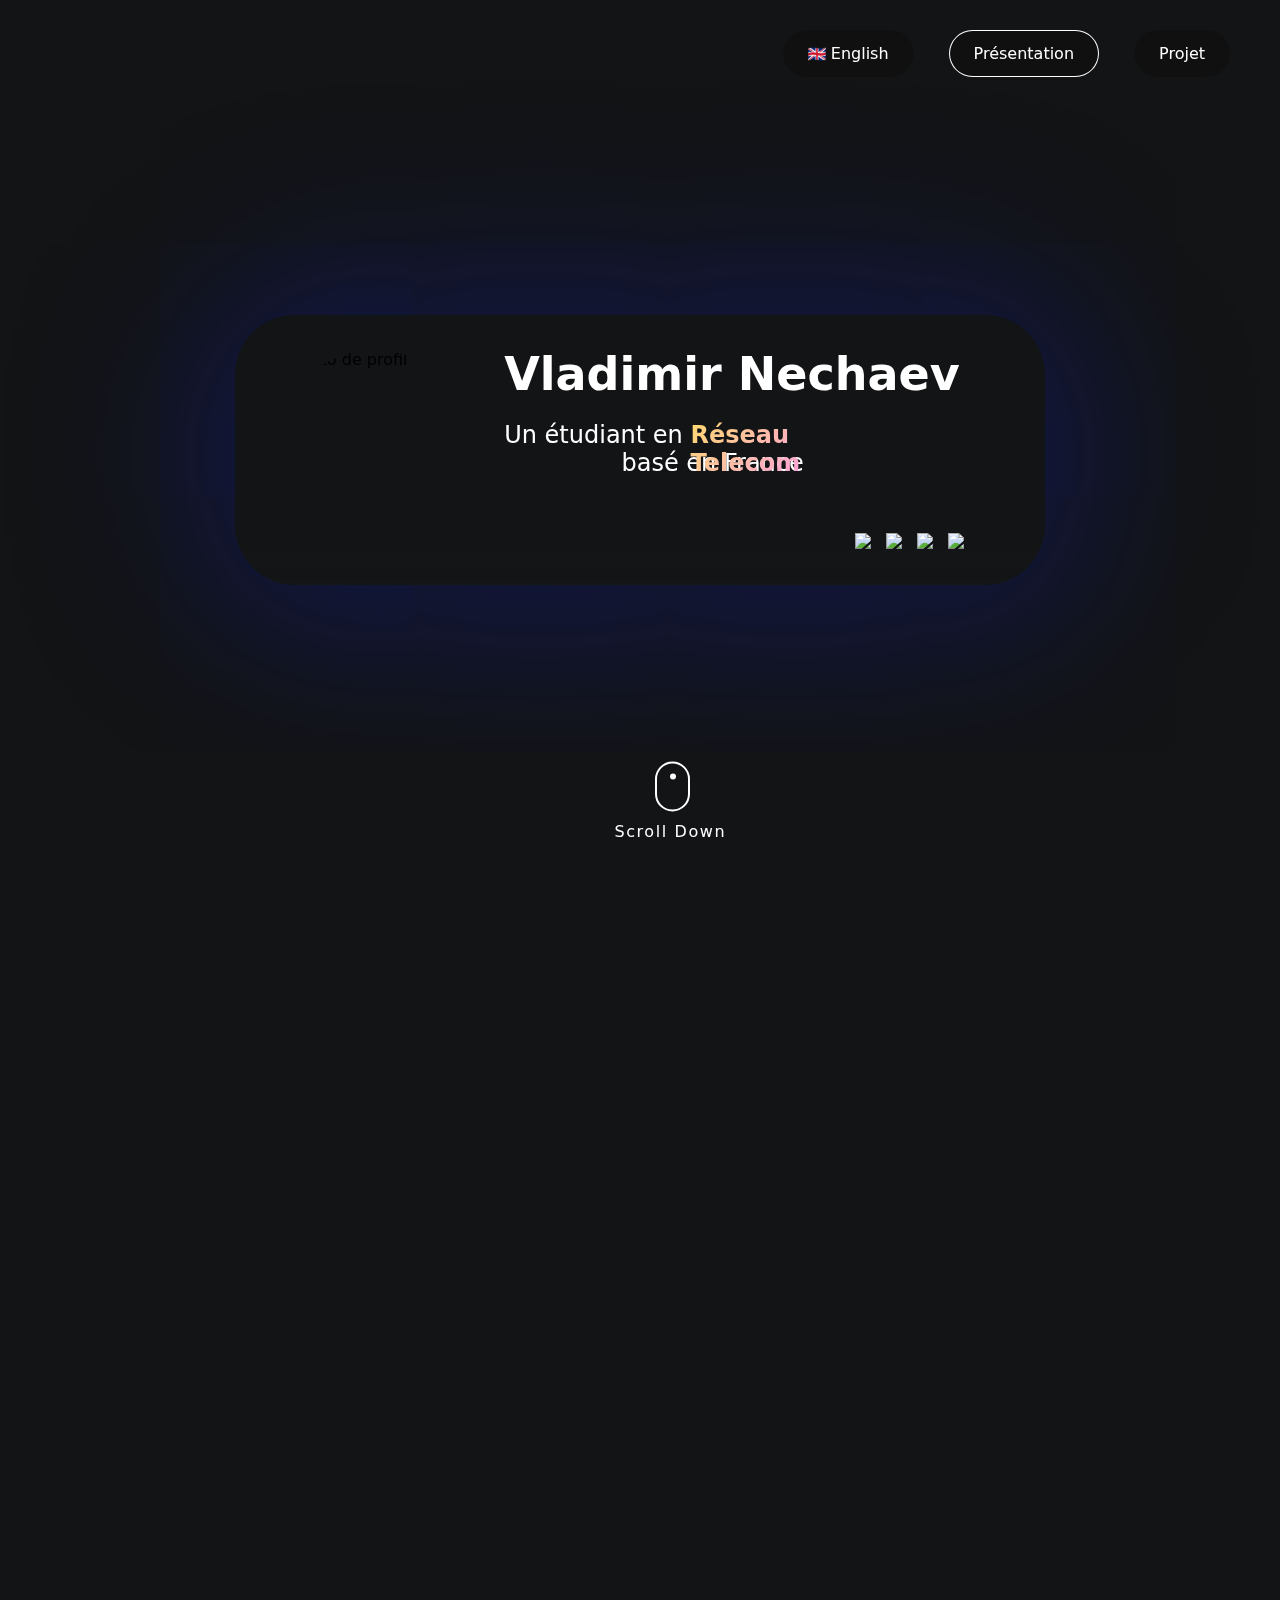
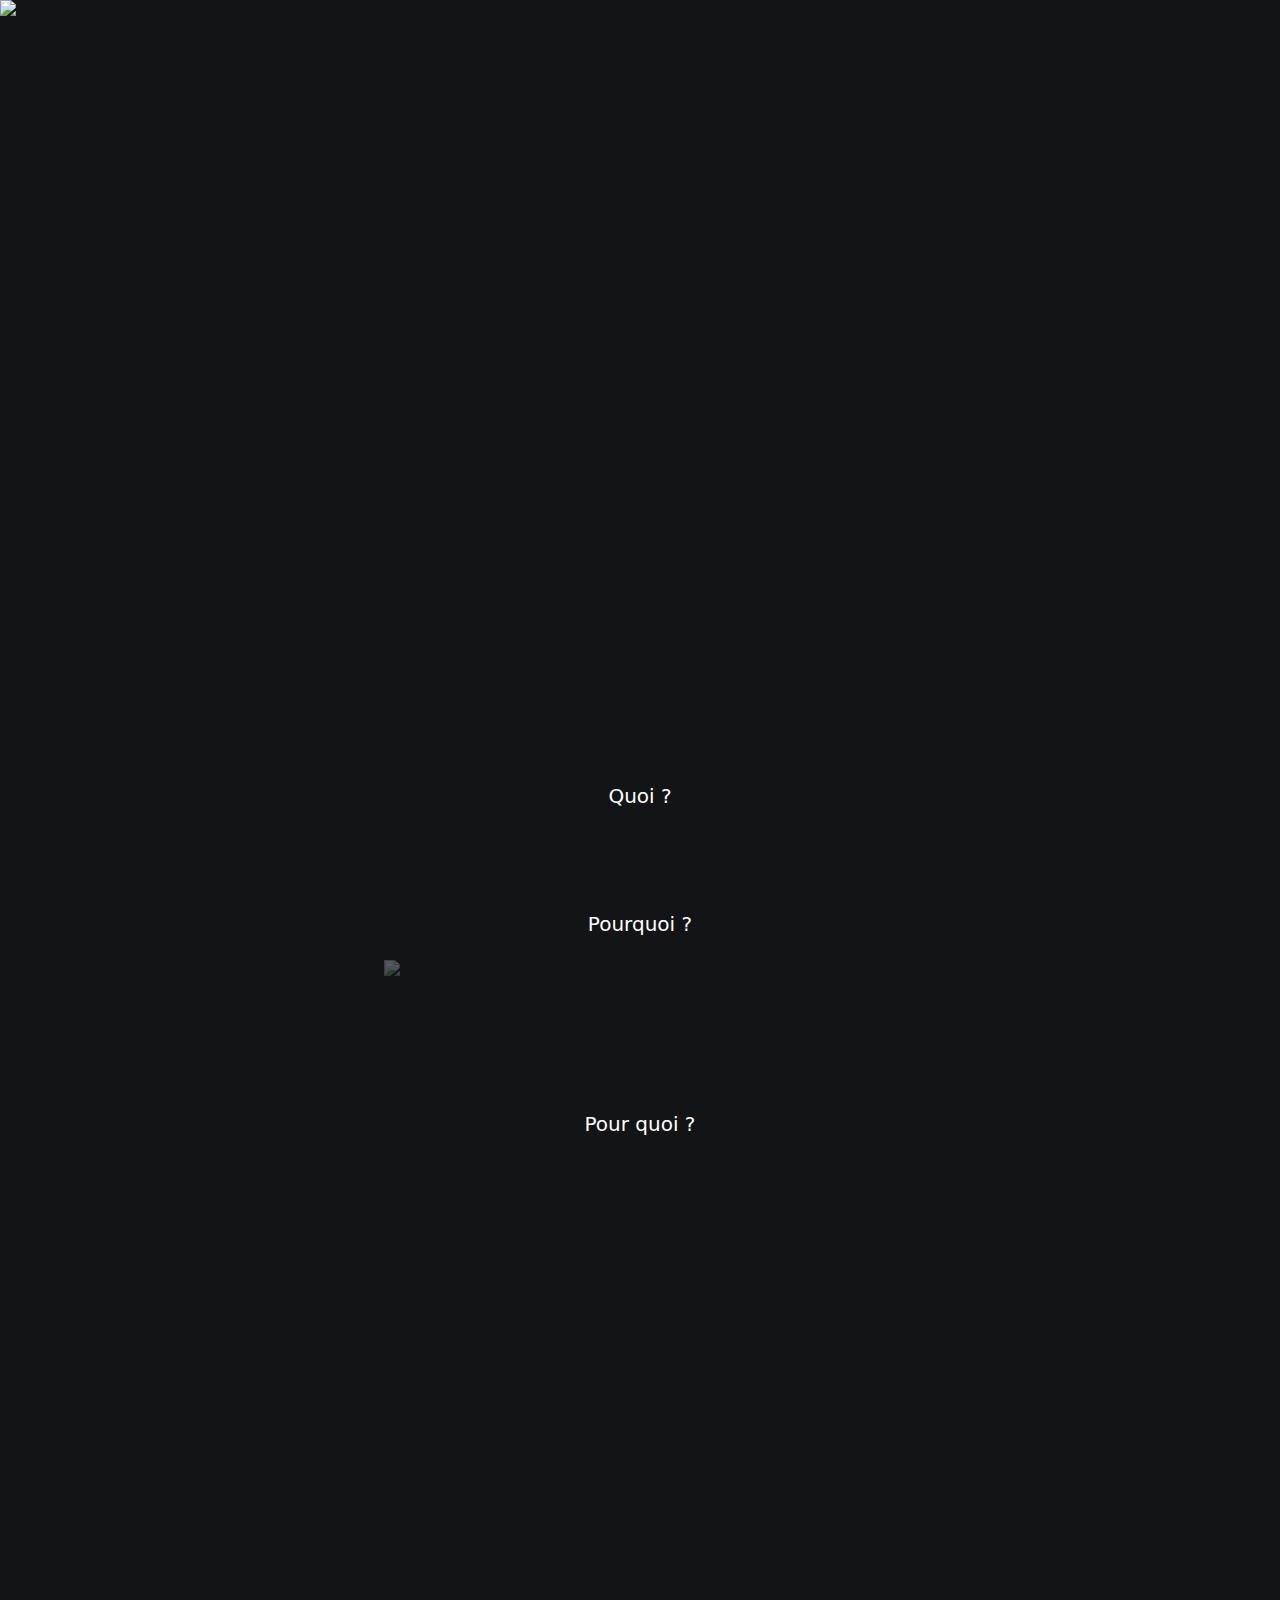
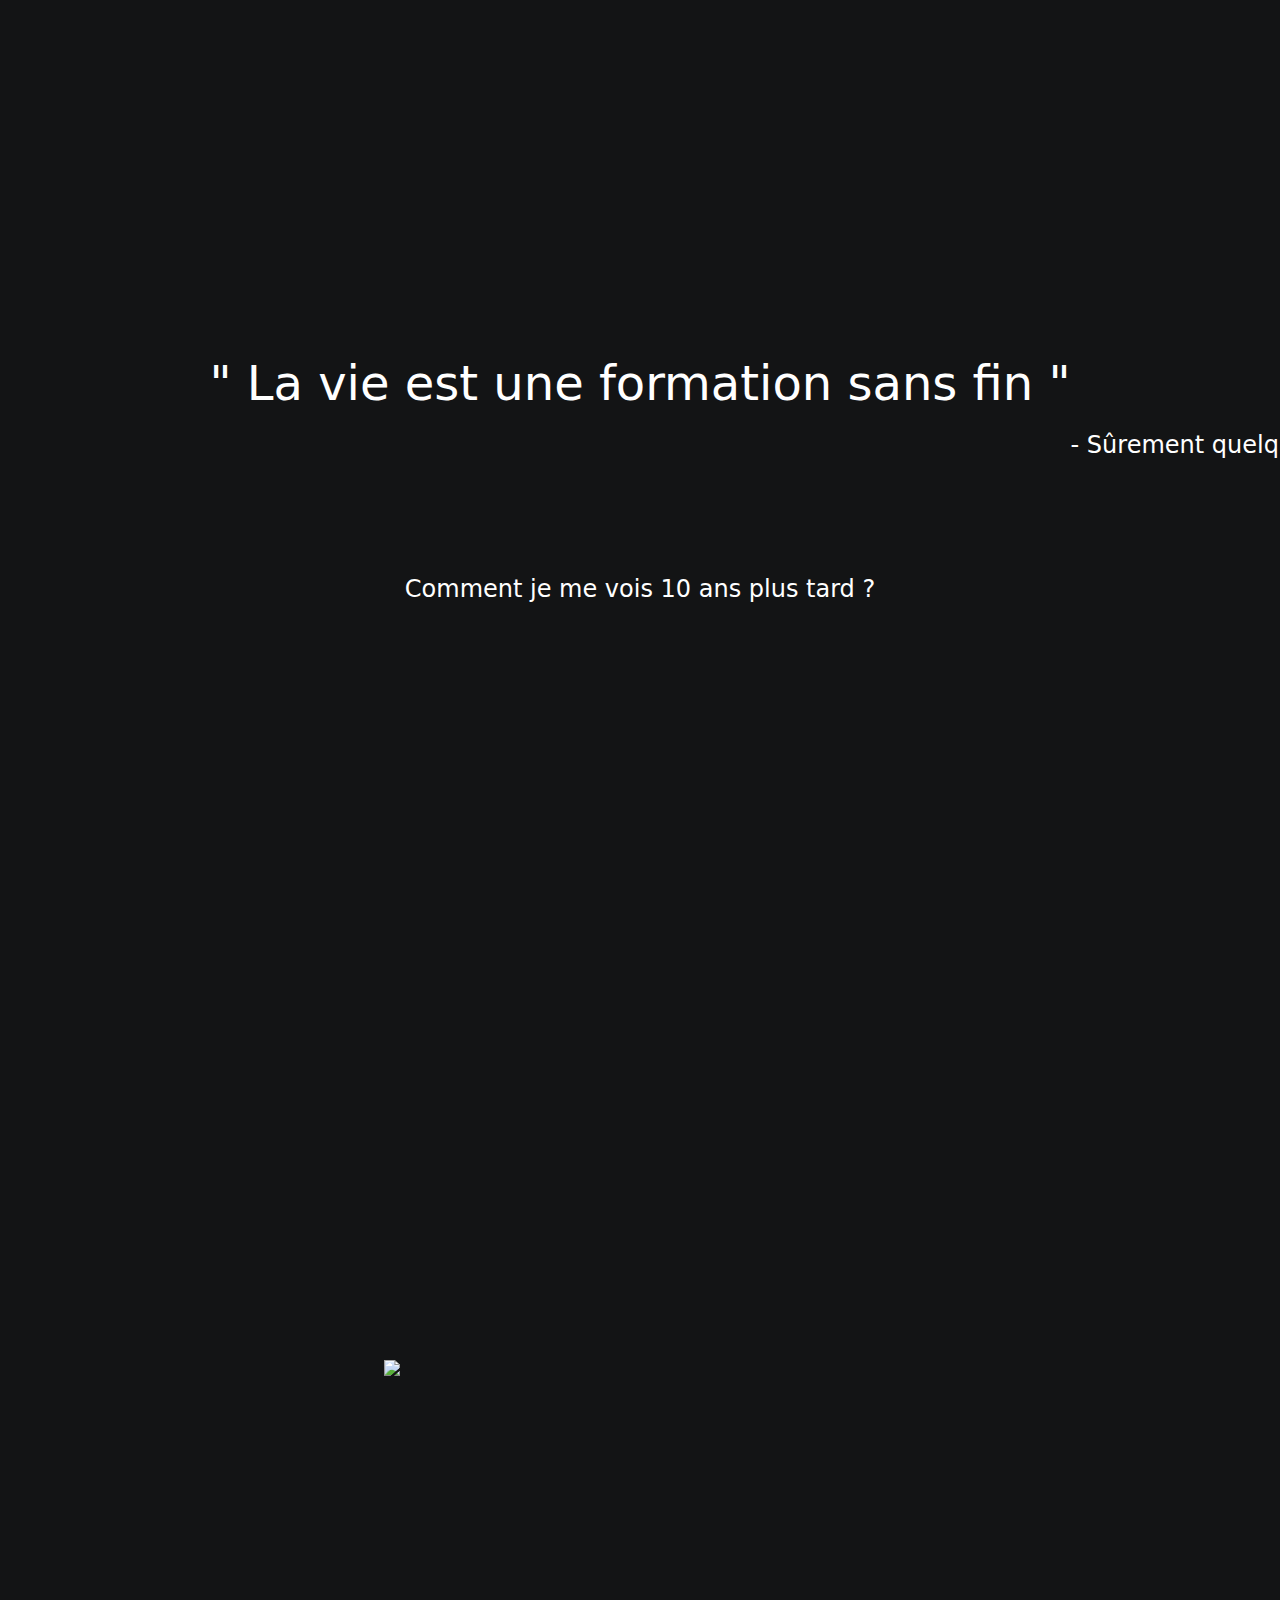
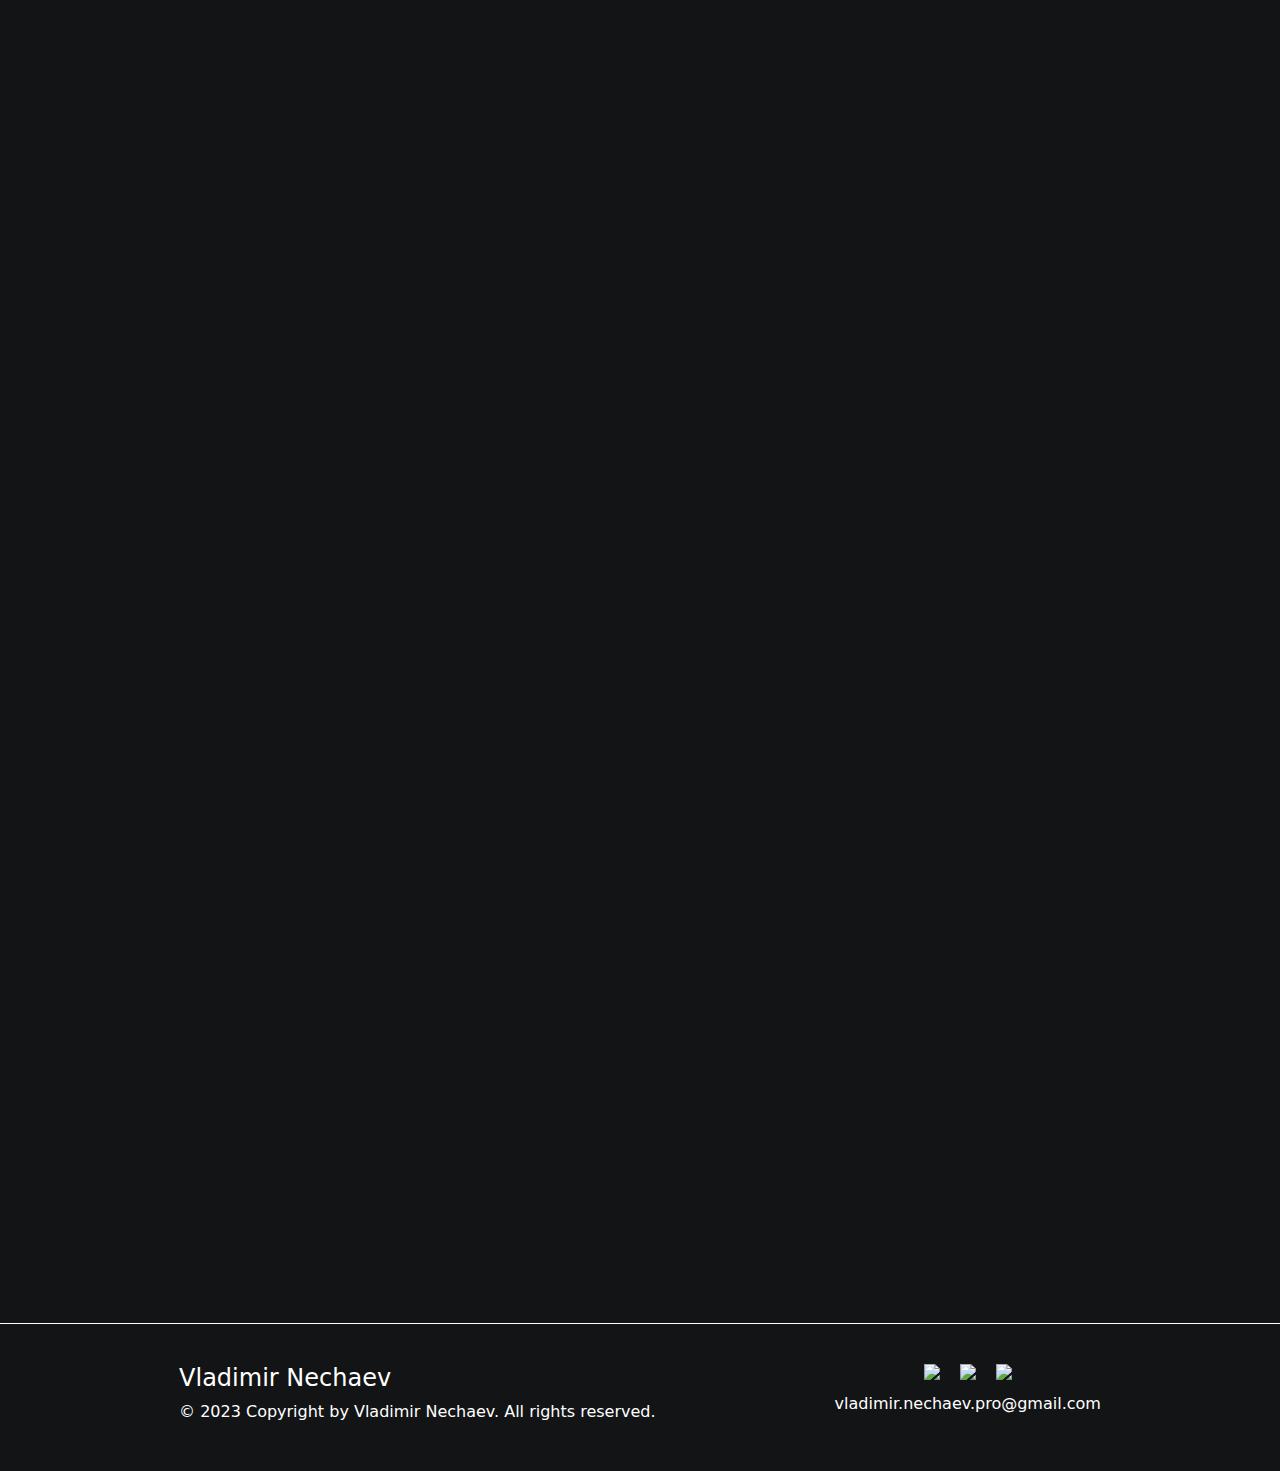
==== commit 1fe65b3c: "hamburger menu" ====
--- a/index.html
+++ b/index.html
@@ -1,270 +1,478 @@
 <!DOCTYPE html>
 <html lang="fr">
-<head>
-    <meta charset="UTF-8">
-    <meta name="viewport" content="width=device-width, initial-scale=1.0">
+  <head>
+    <meta charset="UTF-8" />
+    <meta name="viewport" content="width=device-width, initial-scale=1.0" />
     <title>Vladimir Nechaev - Portfolio</title>
-    <link rel="stylesheet" href="css/header.css">
-    <link rel="stylesheet" href="css/card-presentation.css">
-    <link rel="stylesheet" href="css/reorirentation.css">
-    <link rel="stylesheet" href="css/citation.css">
-    <link rel="stylesheet" href="css/vision.css">
-    <link rel="stylesheet" href="css/souhait.css">
-    <link rel="stylesheet" href="css/metier.css">
-    <link rel="stylesheet" href="css/footer.css">
-
-    <link rel="shortcut icon" href="images/favicon.svg">
-</head>
-
-<body>
-    <header class="bg">    
-        <div class="video">
-        <video class="video-bg" autoplay="autoplay" muted="" loop="infinte" src="images/data.mp4"></video>
+    <link rel="stylesheet" href="general.css" />
+    <link href="https://unpkg.com/aos@2.3.1/dist/aos.css" rel="stylesheet" />
+    <script src="https://unpkg.com/aos@2.3.1/dist/aos.js"></script>
+    <link rel="shortcut icon" href="images/favicon.svg" />
+  </head>
+
+  <body>
+    <header class="bg">
+      <div class="video">
+        <video
+          class="video-bg"
+          autoplay="autoplay"
+          muted=""
+          loop="infinte"
+          src="images/data.mp4"
+        ></video>
+      </div>
+      <section class="marginbg">
+        <nav>
+          <a class="lang" href="index-eng.html"><img src="images/gb.svg"> English</a>
+          <a class="presentation-index">Présentation</a>
+          <a href="projet.html" class="projet">Projet</a>
+        </nav>
+        <img src="images/Menu.svg" id="imageChanger" onclick="changerImage()" class="menu-hamburger">
+
+        <section class="cardprofil">
+          <div class="bg-profil">
+            <img class="pp" src="images/pp.jpg" alt="Photo de profil" />
+            <div class="infoprofil">
+              <h1 class="name">Vladimir Nechaev</h1>
+              <h2 class="bio">
+                Un étudiant en
+                <strong class="reseautelecom">Réseau Télécom</strong> basé en
+                France
+              </h2>
+              <section class="rsociaux">
+                <a
+                  href="mailto:vladimir.nechaev.pro@gmail.com"
+                  class="mail"
+                  target="_blank"
+                >
+                  <img src="images/mail.svg" />
+                </a>
+                <a
+                  href="https://fr.linkedin.com/in/vladimir-nechaev-73aa3a1a1"
+                  class="linkedin"
+                  target="_blank"
+                >
+                  <img src="images/linkedin.svg" />
+                </a>
+                <a
+                  href="https://twitter.com/vladimir_nch"
+                  class="twitter"
+                  target="_blank"
+                >
+                  <img src="images/twitter.svg" />
+                </a>
+                <a
+                  href="https://www.instagram.com/vladimir_nchv/"
+                  class="instagram"
+                  target="_blank"
+                >
+                  <img src="images/instagram.svg" />
+                </a>
+              </section>
+            </div>
+          </div>
+        </section>
+
+        <section id="section" class="scroll">
+          <a href="#start"><span></span> Scroll Down</a>
+        </section>
+      </section>
+    </header>
+
+    <main>
+      <div class="contenu">
+        <h3 data-aos="zoom-out" id="start" class="apropos">À propos de moi</h3>
+      </div>
+
+      <div class="margincard">
+        <div class="cardgrid">
+          <div data-aos="fade-right" id="card" class="card-a">
+            <h4 class="descritpion">Description</h4>
+            <p class="descritpion-p">
+              Vietnamien russe français né à Moscou en Russie et habitant en
+              France
+            </p>
+            <br />
+            <p class="descritpion-p">
+              Je suis passionné par le design, l’entrepreneuriat, le voyage, la
+              cuisine, les arts, le cinéma, la suisse, bref un peu près tout et
+              n’importe quoi
+            </p>
+          </div>
+
+          <div data-aos="fade-left" id="card" class="card-b">
+            <a
+              href="https://www.insee.fr/fr/statistiques/3676610?sommaire=3696937"
+              target="_blank"
+            >
+              <h4 class="age">Age</h4>
+              <div class="age-circle">
+                <p class="age-n">19</p>
+                <img src="images/circle.svg" class="circle" />
+              </div>
+            </a>
+          </div>
+
+          <div data-aos="fade-right" id="card" class="card-c">
+            <h4 class="localisation">Localisation</h4>
+            <a href="https://maps.app.goo.gl/Cd7Qs2GbvizMtQzr9" target="_blank">
+              <p class="ville">
+                Colmar
+                <svg
+                  class="loca"
+                  xmlns="http://www.w3.org/2000/svg"
+                  width="74"
+                  height="74"
+                  viewBox="0 0 74 74"
+                  fill="none"
+                >
+                  <path
+                    fill-rule="evenodd"
+                    clip-rule="evenodd"
+                    d="M49.922 35.589C49.922 38.86 48.6226 41.997 46.3097 44.31C43.9967 46.6229 40.8597 47.9223 37.5887 47.9223C34.3177 47.9223 31.1807 46.6229 28.8677 44.31C26.5548 41.997 25.2554 38.86 25.2554 35.589C25.2554 32.318 26.5548 29.1809 28.8677 26.868C31.1807 24.555 34.3177 23.2556 37.5887 23.2556C40.8597 23.2556 43.9967 24.555 46.3097 26.868C48.6226 29.1809 49.922 32.318 49.922 35.589ZM43.7554 35.589C43.7554 37.2245 43.1057 38.793 41.9492 39.9495C40.7927 41.1059 39.2242 41.7556 37.5887 41.7556C35.9532 41.7556 34.3847 41.1059 33.2282 39.9495C32.0717 38.793 31.422 37.2245 31.422 35.589C31.422 33.9535 32.0717 32.385 33.2282 31.2285C34.3847 30.072 35.9532 29.4223 37.5887 29.4223C39.2242 29.4223 40.7927 30.072 41.9492 31.2285C43.1057 32.385 43.7554 33.9535 43.7554 35.589Z"
+                    fill="white"
+                  />
+                  <path
+                    fill-rule="evenodd"
+                    clip-rule="evenodd"
+                    d="M17.6148 54.8475C13.6399 51.0629 10.8765 46.1846 9.67414 40.8295C8.47173 35.4743 8.88431 29.8829 10.8597 24.7623C12.8351 19.6417 16.2846 15.2218 20.7719 12.0616C25.2593 8.90143 30.583 7.14288 36.0698 7.00834C41.5566 6.8738 46.96 8.36931 51.5969 11.3058C56.2337 14.2422 59.8957 18.4877 62.1197 23.5054C64.3437 28.523 65.0298 34.0875 64.0913 39.4951C63.1528 44.9027 60.6318 49.9106 56.8472 53.8855L37.712 73.9826L17.6148 54.8475ZM52.3825 49.6336L37.4993 65.2661L21.8668 50.3828C18.7753 47.4392 16.6261 43.6451 15.691 39.4801C14.7559 35.3151 15.0768 30.9663 16.6131 26.9837C18.1495 23.001 20.8323 19.5634 24.3223 17.1055C27.8124 14.6476 31.9529 13.2798 36.2203 13.175C40.4877 13.0702 44.6903 14.2332 48.2968 16.5169C51.9032 18.8005 54.7515 22.1024 56.4815 26.0048C58.2115 29.9072 58.7454 34.235 58.0158 38.4409C57.2862 42.6467 55.3258 46.5418 52.3825 49.6336Z"
+                    fill="white"
+                  />
+                </svg>
+              </p>
+            </a>
+          </div>
+
+          <div data-aos="fade-left" id="card" class="card-d">
+            <h4 class="centre">Centre d’intérêt</h4>
+            <div class="centredinteret">
+              <p class="interet">🌉 Design</p>
+              <p class="interet">💪 Sport</p>
+              <p class="interet">🧑🏻‍💻 Codage</p>
+              <p class="interet">💼 Entrepreneuriat</p>
+              <p class="interet">🎨 Art</p>
+            </div>
+          </div>
+
+          <div data-aos="fade-up" id="card" class="card-e">
+            <h4 class="formation">Formation</h4>
+
+            <section class="formation-all">
+              <section class="bloc-forma">
+                <a
+                  href="https://www.google.com/maps/place/Institution+Sainte+Jeanne+d'Arc/@47.7510358,7.3289624,15z/data=!4m10!1m2!2m1!1sjeanne+d'arc+mulhouse!3m6!1s0x47919b0bb37f8f4b:0xa2347cc8f3a97f74!8m2!3d47.7438673!4d7.3368744!15sChVqZWFubmUgZCdhcmMgbXVsaG91c2WSAQ9wcml2YXRlX2NvbGxlZ2XgAQA!16s%2Fg%2F1tcvn5zd?entry=ttu"
+                  target="_blank"
+                  class="card-forma"
+                >
+                  <h5 class="forma-b">Lycée Jeanne d’arc</h5>
+                  <p class="forma-c">Bac général mention TB : SES / HGGSP</p>
+                </a>
+                <a
+                  href="https://www.google.com/maps/place/Dut+Techniques+De+Commercialisation/@48.0775104,7.3685798,17z/data=!3m1!4b1!4m6!3m5!1s0x479165fbf4997f3f:0xb5f7d652ec95aba9!8m2!3d48.0775068!4d7.3711547!16s%2Fg%2F11j2yps830?entry=ttu"
+                  target="_blank"
+                  class="card-forma"
+                >
+                  <h5 class="forma-b">BUT TC</h5>
+                  <p class="forma-c">
+                    1 année passé avec succès, concours de négo remporté
+                  </p>
+                </a>
+                <a
+                  href="https://www.google.com/maps/place/IUT+de+Colmar-+Département+Reseaux+%26+Télécommunications/@48.0775549,7.3687336,17z/data=!3m1!4b1!4m6!3m5!1s0x479165fbf6a831af:0x8492be3c208e1ed2!8m2!3d48.0775513!4d7.3713085!16s%2Fg%2F11dxc1rqnf?entry=ttu"
+                  target="_blank"
+                  class="card-forma"
+                >
+                  <h5 class="forma-b">BUT Réseau et Télécom</h5>
+                  <p class="forma-c">En cours.....</p>
+                </a>
+              </section>
+
+              <img data-aos="fade-right" src="images/line.png" class="line" />
+
+              <div data-aos="fade-down" class="reo-line">
+                <div class="line-v">
+                  <img src="images/line-v.png" />
+                </div>
+
+                <p>Réorientation</p>
+              </div>
+            </section>
+          </div>
         </div>
-        <section class="marginbg">
-            <nav class="lien-a">
-                <a class="presentation" href="#">Présentation</a>
-                <a class="projet" href="#">Projet</a> 
-            </nav>
-            
-            <section class="cardprofil">
-
-                <div class="bg-profil">
-                    <img class="pp" src="images/pp.jpg" alt="Photo de profil">
-                <div class="infoprofil">
-                    <h1 class="name">Vladimir Nechaev</h1>
-                    <h2 class="bio">Un étudiant en <strong class="reseautelecom">Réseau Télécom</strong> basé en France</v>
-                    <section class="rsociaux">
-                        <a href="https://fr.linkedin.com/in/vladimir-nechaev-73aa3a1a1" class="linkedin" target="_blank">
-                            <img src="images/linkedin.svg">
-                        </a>
-                        <a href="https://twitter.com/vladimir_nch" class="twitter" target="_blank">
-                            <img src="images/twitter.svg">
-                        </a>
-                        <a href="https://www.instagram.com/vladimir_nchv/" class="instagram" target="_blank">
-                            <img src="images/instagram.svg">
-                        </a>
-                    </section>  
-                </div>
-            </section>
-        
-            <a href="#" class="gb">
-                <p class="english">English</p>
-                <img src="images/anglais.svg">
-
+      </div>
+
+      <div data-aos="fade-down" class="def">
+        <li>BUT : Bachlor Universitaire Technologique</li>
+        <li>TC : Technique de commercialisation</li>
+        <li>RT : Réseau et télécom</li>
+        <li>Âge : Estimé à 80 ans, selon l'espérance moyenne française</li>
+      </div>
+
+      <div class="reorientation">
+        <div class="reo-title">
+          <img
+            class="round"
+            data-aos="fade-right"
+            data-aos-delay="200"
+            src="images/round.svg"
+          />
+          <img
+            data-aos="fade-right"
+            data-aos-delay="100"
+            src="images/round.svg"
+          />
+          <h2 data-aos="zoom-in">Réorientation</h2>
+          <img
+            data-aos="fade-left"
+            data-aos-delay="00"
+            src="images/round.svg"
+          />
+          <img
+            class="round"
+            data-aos="fade-left"
+            data-aos-delay="200"
+            src="images/round.svg"
+          />
+        </div>
+
+        <p class="quoi">Quoi ?</p>
+        <p data-aos="zoom-out" class="quoi-p">
+          Je me suis réorienté suite à mon BUT 1 de TC.
+        </p>
+        <p class="pourquoi">Pourquoi ?</p>
+        <p data-aos="zoom-out" class="pourquoi-p">
+          Je cherchais à acquérir des compétences techniques plus avancées,
+          celles que je ne pourrais pas facilement maîtriser par moi-même, tout
+          en élargissant mes perspectives d'emploi.
+        </p>
+        <p class="pour-quoi">Pour quoi ?</p>
+        <p data-aos="zoom-out" class="pour-quoi-p">
+          Pour un BUT RT, que je considère plus adapté à mes besoins, il me
+          permet d'acquérir des compétences en code et en réseaux informatiques.
+          L’aspect technique, associée à mes compétences en commerce, me rendra
+          polyvalent et complet.
+        </p>
+      </div>
+
+      <div class="citation">
+        <p data-aos="fade-up" data-aos-delay="100" class="cita-a">Mais</p>
+        <p data-aos="fade-up" data-aos-delay="200" class="cita-b">
+          ce n’est pas
+        </p>
+        <p data-aos="fade-up" data-aos-delay="300" class="cita-c">
+          la finalité..........
+        </p>
+        <p data-aos="fade-up" data-aos-delay="400" class="cita-main">
+          ...Parce que...
+        </p>
+
+        <section class="cita">
+          <img data-aos="fade-right" class="line-b" src="images/line2.png" />
+          <p class="citation-p">" La vie est une formation sans fin "</p>
+          <p class="citation-author">- Sûrement quelqu’un</p>
+        </section>
+
+        <img
+          data-aos="fade-down"
+          data-aos-duration="700"
+          src="images/arrow.png"
+        />
+      </div>
+
+      <div class="vision">
+        <p class="plus-tard">Comment je me vois 10 ans plus tard ?</p>
+        <p data-aos="fade-up" class="honnete">Honnêtement j’en sais rien</p>
+        <p data-aos="fade-down" class="blabla">
+          Face à l'incertitude palpable qui caractérise l'avenir, il devient de
+          plus en plus complexe de tracer des perspectives à long terme. À
+          l'horizon des dix prochaines années, la brume de l'incertitude semble
+          s'épaissir, rendant la tâche de se projeter dans le futur ardue. La
+          réalité indéniable est que nos sociétés évoluent, façonnées par des
+          forces tantôt bénéfiques, tantôt dévastatrices. Les bouleversements
+          climatiques, manifestes à travers des phénomènes météorologiques
+          extrêmes, perturbent l'équilibre environnemental. Ces changements ne
+          se limitent pas seulement à des conséquences écologiques, mais
+          engendrent également des répercussions sociales, économiques et
+          politiques. Les conflits armés, exacerbés par des ressources de plus
+          en plus rares, émergent comme des points d'interrogation sur la
+          stabilité mondiale.
+        </p>
+        <p data-aos="zoom-out" class="mais">Mais...</p>
+      </div>
+
+      <div class="souhait">
+        <p data-aos="fade-right" class="souhait-p">Je souhaiterais</p>
+
+        <div class="margincard-terme">
+          <section class="terme-card">
+            <div data-aos="fade-right" data-aos-delay="300" class="court-terme">
+              <p class="terme-title">Court terme</p>
+              <p class="terme-p">
+                Réussir mon BUT et peut-être partir à l’étranger si je peux.
+                <br /><br />
+                Faire des projets à coté pour découvrir et créer des petits
+                business.
+              </p>
+              <p class="sky">Sky</p>
+            </div>
+            <div data-aos="fade-right" data-aos-delay="500" class="moyen-terme">
+              <p class="terme-title-a">Moyen terme</p>
+              <p class="terme-p-a">
+                Continuer mes études et aller en école d’ingénieur si je peux ou
+                en Master. <br /><br />
+                Créer mon entreprise, application ou logiciel. Diversifier mes
+                activités.
+              </p>
+              <p class="isthe">is the</p>
+            </div>
+            <div data-aos="fade-right" data-aos-delay="700" class="long-terme">
+              <p class="terme-title-a">Long terme</p>
+              <p class="terme-p-a">
+                Trouver un travail en Suisse, ou alors un poste qualifié en
+                France. Sinon travailler en télétravail depuis l’étranger.
+                <br /><br />
+                Et enfin, être comblé de ma vie.
+              </p>
+              <p class="limite">limit</p>
+            </div>
+          </section>
+        </div>
+      </div>
+
+      <div class="metier">
+        <p data-aos="fade-right" class="metier-title">
+          Les métiers que je souhaiterais faire
+        </p>
+
+        <div class="margincard-metier">
+          <section class="metier-card">
+            <div data-aos="zoom-out" data-aos-delay="100" class="metier-a">
+              <p class="metier-card-title">Ingénieur d’affaire</p>
+              <p class="metier-card-p">
+                Métier alliant compétence technique et commercial. <br /><br />
+                C’est le poste que j’aimerais atteindre en combinant mes
+                connaissance technique et mes expérience en commerce.
+              </p>
+            </div>
+            <div data-aos="zoom-out" data-aos-delay="300" class="metier-b">
+              <p class="metier-card-title">Développeur fullstack</p>
+              <p class="metier-card-p">
+                J’aimerais avoir assez de compétence en codage afin de créer des
+                sites, des logiciels et des réseaux. <br /><br />
+                Ce métier est recherché sur le monde de l’emploi
+              </p>
+            </div>
+            <div data-aos="zoom-out" data-aos-delay="500" class="metier-c">
+              <p class="metier-card-title">Admin réseau</p>
+              <p class="metier-card-p">
+                Métier qui peut être bien pour commencer dans la vie active.
+                <br /><br />
+                Je souhaiterais aller en Suisse ou à l’étranger pour l’exercer.
+              </p>
+            </div>
+            <div data-aos="zoom-out" data-aos-delay="100" class="metier-d">
+              <p class="metier-card-title">Entrepreneur</p>
+              <p class="metier-card-p">
+                Selon les résultats de mes projets. Si je peux faire fructifier
+                une activité.<br /><br />
+                Sinon ouvrir mon entreprise de “numérisation” d’entreprise.
+              </p>
+            </div>
+            <div data-aos="zoom-out" data-aos-delay="300" class="metier-e">
+              <p class="metier-card-title">Designer graphique</p>
+              <p class="metier-card-p">
+                Si c’est pas remplacé par l’IA, je peux le faire en
+                Freelance.<br /><br />C’est mon métier passion.
+              </p>
+            </div>
+            <div data-aos="zoom-out" data-aos-delay="500" class="metier-f">
+              <p class="metier-card-title">Un métier qui n’existe pas encore</p>
+              <p class="metier-card-p">
+                l’IA va remplacer 80% des emplois. Je ne sais pas si tout ceux
+                cité précédemment ne vont pas juste disparaître.<br /><br />Je
+                m’adapterai.
+              </p>
+            </div>
+          </section>
+        </div>
+      </div>
+    </main>
+
+    <footer>
+      <section class="footer-main">
+        <div class="vladimir-copy">
+          <p class="vladimir">Vladimir Nechaev</p>
+          <p class="copyright">
+            © 2023 Copyright by Vladimir Nechaev. All rights reserved.
+          </p>
+        </div>
+
+        <section class="footer-rs">
+          <section class="footer-rsociaux">
+            <a
+              href="https://fr.linkedin.com/in/vladimir-nechaev-73aa3a1a1"
+              class="linkedin"
+              target="_blank"
+            >
+              <img src="images/linkedin.svg" />
             </a>
-        </section> 
-    </header>
-
-    <main>
-        <div class="contenu">
-            <h3 class="apropos">À propos de moi</h3> 
-        </div>
-
-        <div class="margincard">
-            <div class="cardgrid">
-                
-                <div id="card" class="card-a">
-                    <h4 class="descritpion">Description</h4>
-                    <p class="descritpion-p">Vietnamien russe français né à Moscou en Russie et habitant en France</p>
-                    <br>
-                    <p class="descritpion-p">Je suis passionné par le design, l’entrepreneuriat, le voyage, la cuisine, les arts, le cinéma, la suisse, bref un peu près tout et n’importe quoi</p>
-                </div>
-
-                <div id="card" class="card-b">
-                    <h4 class="age">Age</h4>
-
-                    <div class="age-circle">
-                        <p class="age-n">19</p>
-                        <img src="images/circle.svg" class="circle">
-                    </div>
-                </div>
-
-                <div  id="card" class="card-c">
-                    <h4 class="localisation">Localisation</h4>
-                    <a href="https://maps.app.goo.gl/Cd7Qs2GbvizMtQzr9" target="_blank">
-                        <p class="ville">Colmar 
-                        <svg class="loca" xmlns="http://www.w3.org/2000/svg" width="74" height="74" viewBox="0 0 74 74" fill="none">
-                            <path fill-rule="evenodd" clip-rule="evenodd" d="M49.922 35.589C49.922 38.86 48.6226 41.997 46.3097 44.31C43.9967 46.6229 40.8597 47.9223 37.5887 47.9223C34.3177 47.9223 31.1807 46.6229 28.8677 44.31C26.5548 41.997 25.2554 38.86 25.2554 35.589C25.2554 32.318 26.5548 29.1809 28.8677 26.868C31.1807 24.555 34.3177 23.2556 37.5887 23.2556C40.8597 23.2556 43.9967 24.555 46.3097 26.868C48.6226 29.1809 49.922 32.318 49.922 35.589ZM43.7554 35.589C43.7554 37.2245 43.1057 38.793 41.9492 39.9495C40.7927 41.1059 39.2242 41.7556 37.5887 41.7556C35.9532 41.7556 34.3847 41.1059 33.2282 39.9495C32.0717 38.793 31.422 37.2245 31.422 35.589C31.422 33.9535 32.0717 32.385 33.2282 31.2285C34.3847 30.072 35.9532 29.4223 37.5887 29.4223C39.2242 29.4223 40.7927 30.072 41.9492 31.2285C43.1057 32.385 43.7554 33.9535 43.7554 35.589Z" fill="white"/>
-                            <path fill-rule="evenodd" clip-rule="evenodd" d="M17.6148 54.8475C13.6399 51.0629 10.8765 46.1846 9.67414 40.8295C8.47173 35.4743 8.88431 29.8829 10.8597 24.7623C12.8351 19.6417 16.2846 15.2218 20.7719 12.0616C25.2593 8.90143 30.583 7.14288 36.0698 7.00834C41.5566 6.8738 46.96 8.36931 51.5969 11.3058C56.2337 14.2422 59.8957 18.4877 62.1197 23.5054C64.3437 28.523 65.0298 34.0875 64.0913 39.4951C63.1528 44.9027 60.6318 49.9106 56.8472 53.8855L37.712 73.9826L17.6148 54.8475ZM52.3825 49.6336L37.4993 65.2661L21.8668 50.3828C18.7753 47.4392 16.6261 43.6451 15.691 39.4801C14.7559 35.3151 15.0768 30.9663 16.6131 26.9837C18.1495 23.001 20.8323 19.5634 24.3223 17.1055C27.8124 14.6476 31.9529 13.2798 36.2203 13.175C40.4877 13.0702 44.6903 14.2332 48.2968 16.5169C51.9032 18.8005 54.7515 22.1024 56.4815 26.0048C58.2115 29.9072 58.7454 34.235 58.0158 38.4409C57.2862 42.6467 55.3258 46.5418 52.3825 49.6336Z" fill="white"/>
-                        </svg> 
-                        </p>
-                    </a>
-                </div>
-
-                <div id="card" class="card-d">
-                    <h4 class="centre">Centre d’intérêt</h4>
-                    <div class="centredinteret">
-                        <p class="interet">🌉 Design</p>
-                        <p class="interet">💪 Sport</p>
-                        <p class="interet">🧑🏻‍💻 Codage</p>
-                        <p class="interet">💼 Entrepreneuriat</p>
-                        <p class="interet">🎨 Art</p>
-                    </div>
-                </div>
-
-                <div id="card" class="card-e">
-                    <h4 class="formation">Formation</h4>
-
-                    <section class="formation-all">
-
-                        <section class="bloc-forma">
-                            <div class="card-forma">
-                                <h5 class="forma-b">Lycée Jeanne d’arc</h5>
-                                <p class="forma-c">Bac général mention TB : SES / HGGSP</p>
-                            </div>
-                            <div class="card-forma">
-                                <h5 class="forma-b">BUT TC</h5>
-                                <p class="forma-c">1 année passé avec succès, concours de négo remporté</p>
-                            </div>
-                            <div class="card-forma">
-                                <h5 class="forma-b">BUT Réseau et Télécom</h5>
-                                <p class="forma-c">En cours.....</p>
-                            </div>
-                        </section>
-
-                        <img src="images/line.png" class="line"> 
-                    
-                    </section>
-                </div>
-            </div>
-        </div>
-
-        <div class="def">
-            <li> BUT : Bachlor Universitaire Technologique</li>
-            <li> TC : Technique de commercialisation</li>
-            <li> RT : Réseau et télécom</li>
-        </div>
-
-        <div class="reorientation">
-            <div class="reo-title">
-                <img src="images/round.svg">
-                <img src="images/round.svg">
-                <h2>Réorientation</h2>
-                <img src="images/round.svg">
-                <img src="images/round.svg">
-            </div>
-
-            <p class="quoi">Quoi ?</p>
-            <p class="quoi-p">Je me suis réorienté suite à mon BUT 1 de TC.</p>
-            <p class="pourquoi">Pourquoi ?</p>
-            <p class="pourquoi-p">Je cherchais à acquérir des compétences techniques plus avancées, celles que je ne pourrais pas facilement maîtriser par moi-même, tout en élargissant mes perspectives d'emploi.</p>
-            <p class="pour-quoi">Pour quoi ?</p>
-            <p class="pour-quoi-p">Pour un BUT RT, que je considère plus adapté à mes besoins, il me permet d'acquérir des compétences en code et en réseaux informatiques. L’aspect technique, associée à mes compétences en commerce, me rendra polyvalent et complet.</p>
-
-        </div>
-
-        <div class="citation"> 
-            <p class="cita-a"> Mais </p>
-            <p class="cita-b"> ce n’est pas  </p>
-            <p class="cita-c"> la finalité.......... </p>
-            <p class="cita-main"> ...Parce que... </p>
-
-            <section class="cita">
-                <img class="line-b" src="images/line2.png">
-                <img class="guillemet" src="images/guillemet.svg"></img>
-                <p class="citation-p">La vie est une formation sans fin</p>
-                <p class="citation-author">- Sûrement quelqu’un</p>
-            </section>
-
-            <img src="images/arrow.png">
-        </div>
-
-        <div class=vision>
-            <p class="plus-tard">Comment je me vois 10 ans plus tard ?</p>
-            <p class="honnete">Honnêtement j’en sais rien</p>
-            <p class="blabla">L'avenir étant trop flou et incertain, je n'ai pas suffisamment de recul nécessaire pour me projeter à plus de dix ans. Le fait est que nos sociétés évoluent, que ce soit pour le meilleur ou pour le pire. Les bouleversements climatiques, les conflits armés, l'intelligence artificielle, la migration massive de la population vers le nord, ainsi que la propagation généralisée des pandémies en raison de l'adaptation bactérienne, brouillent mon jugement.</p>
-            <p class="mais">Mais...</p>
-        </div>
-
-        <div class="souhait">
-            <p class="souhait-p">Je souhaiterais</p>
-            
-            <div class="margincard-terme">
-                <section class="terme-card">
-                    <div class="court-terme">
-                        <p class="terme-title">Court terme</p>
-                        <p class="terme-p">Réussir mon BUT et peut-être partir à l’étranger si je peux. <br><br> Faire des projets à coté pour découvrir et créer des petits business.</p>
-                        <p class="sky">Sky</p>
-                    </div>
-                    <div class="moyen-terme">
-                        <p class="terme-title-a">Moyen terme</p>
-                        <p class="terme-p-a">Continuer mes études et aller en école d’ingénieur si je peux ou en Master. <br><br> Créer mon entreprise, application ou logiciel. Diversifier mes activités.</p>
-                        <p class="isthe">is the</p>
-                    </div>
-                    <div class="long-terme">
-                        <p class="terme-title-a">Long terme</p>
-                        <p class="terme-p-a">Trouver un travail en Suisse, ou alors un poste qualifié en France. Sinon travailler en télétravail depuis l’étranger. <br><br> Et enfin, être comblé de ma vie.</p>
-                        <p class="limite">limite</p>
-                    </div>
-                </section>
-            </div>
-        </div>
-
-        <div class="metier">
-            <p class="metier-title">Les métiers que je souhaiterais faire</p>
-            
-            <div class="margincard-metier">
-                <section class="metier-card">
-                    <div class="metier-a">
-                        <p class="metier-card-title">Ingénieur d’affaire</p>
-                        <p class="metier-card-p">Métier alliant compétence technique et commercial. <br><br> C’est le poste que j’aimerais atteindre en combinant mes connaissance technique et mes expérience en commerce.</p>
-                    </div>
-                    <div class="metier-b">
-                        <p class="metier-card-title">Développeur fullstack</p>
-                        <p class="metier-card-p">J’aimerais avoir assez de compétence en codage afin de créer des sites, des logiciels et des réseaux. <br><br> Ce métier est idéal et assez recherché sur le monde de l’emploi</p>
-                    </div>
-                    <div class="metier-c">
-                        <p class="metier-card-title">Admin réseau</p>
-                        <p class="metier-card-p">Métier qui peut être bien pour commencer dans la vie active. <br><br> Je souhaiterais aller en Suisse ou à l’étranger pour l’exercer.</p>
-                    </div>
-                    <div class="metier-d">
-                        <p class="metier-card-title">Entrepreneur</p>
-                        <p class="metier-card-p">Selon les résultats de mes projets. Si je peux faire fructifier une activité.<br><br> Sinon ouvrir mon entreprise de “numérisation” d’entreprise.</p>
-                    </div>
-                    <div class="metier-e">
-                        <p class="metier-card-title">Designer graphique</p>
-                        <p class="metier-card-p">Si c’est pas remplacé par l’IA, je peux le faire en Freelance.<br><br>C’est mon métier passion.</p>
-                    </div>
-                    <div class="metier-f">
-                        <p class="metier-card-title">Un métier qui n’existe pas encore</p>
-                        <p class="metier-card-p">l’IA va remplacer 80% des emplois. Je ne sais pas si tout ceux cité précédemment ne vont pas juste disparaître.<br><br>Je m’adapterais.</p>
-                    </div>
-                </section>
-
-            </div>
-        
-        </div>
-
-        <footer>
-            <section class="footer-main">
-                <div class="vladimir-copy">
-                    <p class="vladimir">Vladimir Nechaev</p>
-                    <p class="copyright">© 2023 Copyright by Vladimir Nechaev. All rights reserved.</p>
-                </div>
-
-                <section class="footer-rs">
-
-                    <section class="footer-rsociaux">
-                        <a href="https://fr.linkedin.com/in/vladimir-nechaev-73aa3a1a1" class="linkedin" target="_blank">
-                            <img src="images/linkedin.svg">
-                        </a>
-                        <a href="https://twitter.com/vladimir_nch" class="twitter" target="_blank">
-                            <img src="images/twitter.svg">
-                        </a>
-                        <a href="https://www.instagram.com/vladimir_nchv/" class="instagram" target="_blank">
-                            <img src="images/instagram.svg">
-                        </a>
-                    </section>  
-
-                    <a href="mailto:vladimir.nechaev.pro@gmail.com" class="mail-vlad">vladimir.nechaev.pro@gmail.com</a>
-
-                </section>
-
-            </section>
-        </footer>
-    </main>
-
-</body>
-
+            <a
+              href="https://twitter.com/vladimir_nch"
+              class="twitter"
+              target="_blank"
+            >
+              <img src="images/twitter.svg" />
+            </a>
+            <a
+              href="https://www.instagram.com/vladimir_nchv/"
+              class="instagram"
+              target="_blank"
+            >
+              <img src="images/instagram.svg" />
+            </a>
+          </section>
+
+          <a href="mailto:vladimir.nechaev.pro@gmail.com" class="mail-vlad"
+            >vladimir.nechaev.pro@gmail.com</a
+          >
+        </section>
+      </section>
+    </footer>
+
+    <img src="images/data1.png" class="bg-b">
+    <img src="images/data2.png" class="bg-c">
+    <img src="images/data3.png" class="bg-d">
+       
+    <script>
+      AOS.init();
+    </script>
+
+    <script>
+      const menuHamburger = document.querySelector(".menu-hamburger");
+      const navLinks = document.querySelector("nav");
+
+      menuHamburger.addEventListener('click', (event) => {
+      navLinks.classList.toggle('mobile-menu');
+      event.stopPropagation(); 
+  });
+
+      document.addEventListener('click', (event) => {
+      if (!navLinks.contains(event.target) && !menuHamburger.contains(event.target)) {
+      navLinks.classList.remove('mobile-menu');
+  }
+  });
+  </script>
+
+  <script> 
+    function changerImage() {
+    const imageElement = document.getElementById("imageChanger");
+    if (imageElement.src.endsWith("images/Menu.svg")) {
+        imageElement.src = "images/multiply.svg";
+    } else {
+        imageElement.src = "images/Menu.svg";
+    }
+    }
+    </script>
+
+  </body>
 </html>
--- a/general.css
+++ b/general.css
@@ -0,0 +1,2353 @@
+/* Bonne chance monsieurs :D */
+
+* {
+  text-decoration: none;
+  scroll-behavior: smooth;
+  margin: 0;
+  padding: 0;
+  font-family: system-ui, -apple-system, BlinkMacSystemFont, "Segoe UI", Roboto,
+    Oxygen, Ubuntu, Cantarell, "Open Sans", "Helvetica Neue", sans-serif;
+}
+
+h1,
+h2,
+h3,
+h4,
+h5,
+p {
+  margin: 0;
+}
+
+body {
+  background-color: #131415;
+}
+
+::-webkit-scrollbar {
+  display: none;
+}
+
+/*Footer*/
+
+.video {
+  position: absolute;
+  width: 100%;
+  height: 100vh;
+  overflow: hidden;
+  z-index: -100;
+}
+
+.video-bg {
+  position: absolute;
+  min-width: 100%;
+  min-height: 100%;
+}
+
+header {
+  width: 100%;
+  min-height: 100vh;
+  min-width: 100%;
+  background: linear-gradient(180deg, rgba(255, 255, 255, 0) 50%, #131415 100%);
+}
+
+.marginbg {
+  margin-inline: 55px;
+}
+
+/*les boutons boutons*/
+
+nav {
+  position: fixed;
+  right: 0;
+  margin: 30px;
+  display: flex;
+  z-index: 99999999999;
+}
+
+nav a {
+  text-decoration: none;
+  color: white;
+  font-size: 16px;
+  margin-inline: 20px;
+  display: inline-block;
+  font-size: 16px;
+  padding: 14px 25px;
+  margin-left: 15px;
+  justify-content: center;
+  align-items: center;
+  border: none;
+  border-radius: 100px;
+  background: rgba(0, 0, 0, 0.155);
+  transition: all 0.3s;
+}
+
+nav a:hover {
+  box-shadow: inset 0 0 0 1px #ffffff;
+}
+
+.presentation-index {
+  box-shadow: inset 0 0 0 1px #ffffff;
+}
+
+.projet-projet {
+  box-shadow: inset 0 0 0 1px #ffffff;
+}
+
+nav .lang {
+  display: flex;
+  align-items: center;
+  gap: 5px;
+}
+
+.menu-hamburger {
+  display: none;
+  height: 30px;
+  height: 25px;
+  position: absolute;
+  top: 35px;
+  right: 40px;
+  cursor: pointer;
+}
+
+#imageChanger {
+  transition: all 0.9s;
+}
+
+/*carte profile*/
+
+.cardprofil {
+  display: grid;
+  place-items: center;
+  min-height: 100vh;
+}
+
+.bg-profil {
+  width: 760px;
+  height: 300px;
+  padding-inline: 40px;
+  border-radius: 60px;
+  -webkit-backdrop-filter: blur(15px);
+  box-shadow: 0px 4px 200px 30px rgba(13, 37, 255, 0.25);
+  backdrop-filter: blur(15px);
+  display: flex;
+  align-items: center;
+  transition: all 0.4s;
+}
+
+.bg-profil:hover {
+  border: 1px solid rgb(196, 196, 196);
+  transform: scale(1.07);
+}
+
+.pp {
+  width: 220px;
+  height: 220px;
+  flex-shrink: 0;
+  border-radius: 999px;
+  transition: all 0.2s;
+}
+
+.pp:active {
+  transform: scale(0.9);
+}
+
+.infoprofil {
+  display: flex;
+  flex-direction: column;
+  margin-left: 4%;
+}
+
+.name {
+  color: #fff;
+  font-size: 46px;
+  font-style: normal;
+  font-weight: 700;
+  margin-bottom: 4%;
+}
+
+.bio {
+  color: #fff;
+  font-size: 24px;
+  font-style: normal;
+  font-weight: 400;
+  width: 70%;
+  margin-bottom: 1%;
+}
+
+.reseautelecom {
+  font-style: normal;
+  font-weight: 600;
+  line-height: normal;
+  position: relative;
+  color: transparent;
+}
+
+.reseautelecom::after {
+  content: "Réseau Telecom";
+  position: absolute;
+  top: 0;
+  left: 0;
+  background: linear-gradient(
+    -45deg,
+    #b4ffa1,
+    #00ffe0,
+    rgb(251, 143, 255),
+    #ffd970
+  );
+  background-size: 400% 400%;
+  -webkit-background-clip: text;
+  background-clip: text;
+  color: transparent;
+  animation: gradient 10s ease infinite;
+}
+
+@keyframes gradient {
+  0% {
+    background-position: 0% 50%;
+  }
+  50% {
+    background-position: 100% 50%;
+  }
+  100% {
+    background-position: 0% 50%;
+  }
+}
+
+/*Réseau sociaux*/
+
+.rsociaux {
+  margin-top: 10%;
+  margin-left: 70%;
+  display: flex;
+}
+
+.twitter {
+  margin-inline: 15px;
+  transition: all 0.2s;
+}
+
+.linkedin {
+  transition: all 0.2s;
+}
+
+.instagram {
+  transition: all 0.2s;
+}
+
+.twitter:hover {
+  transform: scale(1.2);
+}
+
+.linkedin:hover {
+  transform: scale(1.2);
+}
+
+.instagram:hover {
+  transform: scale(1.2);
+}
+
+.mail {
+  transition: all 0.2s;
+  margin-right: 15px;
+}
+
+.mail:hover {
+  transform: scale(1.2);
+}
+
+.scroll a {
+  position: absolute;
+  bottom: 20px;
+  left: 48%;
+  z-index: 2;
+  display: inline-block;
+  -webkit-transform: translate(0, -50%);
+  transform: translate(0, -50%);
+  color: #fff;
+  letter-spacing: 0.1em;
+  text-decoration: none;
+  transition: opacity 0.3s;
+}
+
+#section a {
+  padding-top: 60px;
+}
+
+#section a span {
+  position: absolute;
+  top: 0;
+  left: 50%;
+  width: 30px;
+  height: 50px;
+  margin-left: -15px;
+  border: 2px solid #fff;
+  border-radius: 50px;
+  box-sizing: border-box;
+}
+
+#section a span::before {
+  position: absolute;
+  top: 10px;
+  left: 50%;
+  content: "";
+  width: 6px;
+  height: 6px;
+  margin-left: -3px;
+  background-color: #fff;
+  border-radius: 100%;
+  -webkit-animation: sdb10 2s infinite;
+  animation: sdb10 2s infinite;
+  box-sizing: border-box;
+}
+
+@-webkit-keyframes sdb10 {
+  0% {
+    -webkit-transform: translate(0, 0);
+    opacity: 0;
+  }
+  40% {
+    opacity: 1;
+  }
+  80% {
+    -webkit-transform: translate(0, 20px);
+    opacity: 0;
+  }
+  100% {
+    opacity: 0;
+  }
+}
+
+@keyframes sdb10 {
+  0% {
+    transform: translate(0, 0);
+    opacity: 0;
+  }
+  40% {
+    opacity: 1;
+  }
+  80% {
+    transform: translate(0, 20px);
+    opacity: 0;
+  }
+  100% {
+    opacity: 0;
+  }
+}
+
+/*Main*/
+
+.apropos {
+  color: #fff;
+  font-size: 38px;
+  font-weight: 500;
+  margin-left: 20%;
+}
+
+main {
+  overflow: hidden;
+}
+
+.contenu {
+  margin-top: 80px;
+}
+
+.margincard {
+  display: flex;
+  justify-content: center;
+}
+
+/*grid de card*/
+
+.cardgrid {
+  margin-top: 80px;
+  display: grid;
+  grid-template-columns: repeat(3, 300px);
+  grid-template-rows: repeat(3, 300px);
+  grid-row-gap: 40px;
+  grid-column-gap: 30px;
+}
+
+/*cards*/
+
+/*card-a ------------------------------------------*/
+
+.card-a {
+  grid-column-start: 1;
+  grid-column-end: 3;
+  border-radius: 40px;
+  background: linear-gradient(66deg, #06f -89.86%, #ad00ff 112.72%);
+  box-shadow: 0px 4px 200px 30px rgba(13, 37, 255, 0.25);
+  padding: 4%;
+  transition: all 0.3s;
+}
+
+.descritpion {
+  color: white;
+  font-size: 28px;
+  font-weight: 500;
+  margin-bottom: 30px;
+}
+
+.descritpion-p {
+  color: white;
+  font-size: 20px;
+  margin-left: 15px;
+  transition: all 0.4s;
+}
+
+.card-a:hover .descritpion-p {
+  transform: scale(0.98);
+}
+
+/*card-b ------------------------------------------*/
+
+.card-b {
+  grid-column-start: 3;
+  grid-column-end: 4;
+  border-radius: 40px;
+  background: linear-gradient(152deg, #11cdcc -8.23%, #83ff44 181.57%);
+  box-shadow: 0px 4px 200px 30px #00c2a82d;
+  padding: 7%;
+  transition: all 0.3s;
+}
+
+.age {
+  color: white;
+  font-size: 28px;
+  font-weight: 500;
+}
+
+.age-circle {
+  position: absolute;
+  top: 50%;
+  left: 50%;
+  transform: translate(-50%, -50%);
+  display: flex;
+  align-items: center;
+  justify-content: center;
+}
+
+.age-n {
+  position: absolute;
+  color: white;
+  font-size: 28px;
+  font-weight: 400;
+}
+
+.circle {
+  position: absolute;
+  transition: all 0.5s;
+}
+
+.card-b:hover .circle {
+  transform: rotate(360deg) scale(0.75);
+}
+
+/*card-c ------------------------------------------*/
+
+.card-c {
+  grid-column-start: 1;
+  grid-column-end: 2;
+  border-radius: 40px;
+  background: linear-gradient(314deg, #ffd970 -7.02%, #ff007a 135.24%);
+  box-shadow: 0px 4px 200px 30px #c200c22d;
+  padding: 7%;
+  transition: all 0.3s;
+}
+
+.localisation {
+  color: white;
+  font-size: 28px;
+  font-weight: 500;
+  margin-bottom: 23%;
+}
+
+.ville {
+  color: white;
+  font-size: 28px;
+  display: flex;
+  flex-direction: row-reverse;
+  align-items: center;
+  justify-content: center;
+  transition: all 0.4s;
+}
+
+.card-c:hover .ville {
+  transform: scale(0.8);
+}
+
+/*card-d ------------------------------------------*/
+
+.card-d {
+  grid-column-start: 2;
+  grid-column-end: 4;
+  border-radius: 40px;
+  background: linear-gradient(182deg, #db00ff -53.29%, #ff5f2d 143.88%);
+  box-shadow: 0px 4px 200px 30px #3400c22d;
+  padding: 4%;
+  transition: all 0.3s;
+}
+
+.centre {
+  color: white;
+  font-size: 28px;
+  font-weight: 500;
+  margin-bottom: 8%;
+}
+
+.centredinteret {
+  display: flex;
+  width: 500px;
+  color: white;
+  flex-wrap: wrap;
+  margin-left: 5%;
+}
+
+.interet {
+  margin: 15px;
+  margin-inline: 30px;
+  font-size: 20px;
+  transition: all 0.4s;
+}
+
+.card-d:hover .interet {
+  transform: scale(0.95);
+}
+
+/*card-e ------------------------------------------*/
+
+.card-e {
+  grid-column-start: 1;
+  grid-column-end: 4;
+  border-radius: 40px;
+  padding: 3%;
+  position: relative;
+  background: linear-gradient(265deg, #00d1ff 7.87%, #1c4eff 96.22%);
+  box-shadow: 0px 4px 200px 30px rgba(13, 37, 255, 0.25);
+}
+
+.formation-all {
+  position: relative;
+  display: flex;
+  justify-content: center;
+}
+
+.formation {
+  color: white;
+  font-size: 28px;
+  font-weight: 500;
+  margin-bottom: 4%;
+}
+
+.bloc-forma {
+  display: flex;
+  justify-content: space-around;
+  z-index: 2;
+}
+
+.card-forma {
+  padding: 20px;
+  width: 170px;
+  height: 100px;
+  background: black;
+  border-radius: 30px;
+  margin-inline: 46px;
+  transition: all 0.2s;
+}
+
+.forma-b {
+  margin-bottom: 10%;
+  font-size: 20px;
+}
+
+.forma-b,
+.forma-c {
+  color: white;
+}
+
+.line {
+  position: absolute;
+  bottom: 65px;
+  width: 100vw;
+}
+
+.reo-line {
+  display: flex;
+  flex-direction: column;
+  align-items: center;
+  position: absolute;
+  right: 235px;
+  top: 100px;
+}
+
+.reo-line p {
+  color: white;
+  font-size: 22px;
+  font-weight: 600;
+}
+
+.card-forma:hover {
+  transform: scale(1.05);
+  box-shadow: 0px 4px 200px 30px #3400c22d;
+  backdrop-filter: blur(100px);
+}
+
+/* fin card */
+
+/* Réorientation */
+
+.def {
+  display: flex;
+  flex-direction: column;
+  color: white;
+  margin-top: 80px;
+  font-size: 20px;
+  margin-left: 22%;
+}
+
+.reorientation {
+  color: white;
+  margin-top: 100px;
+  display: flex;
+  align-items: center;
+  flex-direction: column;
+  margin-inline: 33%;
+}
+
+.reo-title {
+  display: flex;
+  align-items: center;
+  justify-content: center;
+  gap: 15px;
+  margin-bottom: 50px;
+}
+
+.reo-title h2 {
+  color: black;
+  padding: 20px;
+  border-radius: 1000px;
+  background-color: white;
+  font-size: 20px;
+  font-style: normal;
+  font-weight: 600;
+}
+
+.reorientation p {
+  font-size: 20px;
+  font-style: normal;
+  text-align: center;
+}
+
+.quoi-p {
+  display: flex;
+  justify-content: center;
+  color: black;
+  padding: 20px;
+  border-radius: 30px;
+  background-color: white;
+  width: 600px;
+  margin-top: 20px;
+  margin-bottom: 20px;
+}
+
+.pourquoi-p {
+  display: flex;
+  justify-content: center;
+  color: black;
+  padding: 20px;
+  border-radius: 30px;
+  background-color: white;
+  width: 600px;
+  margin-top: 20px;
+  margin-bottom: 20px;
+}
+
+.pour-quoi-p {
+  display: flex;
+  justify-content: center;
+  color: black;
+  padding: 20px;
+  border-radius: 30px;
+  background-color: white;
+  width: 600px;
+  margin-top: 20px;
+  margin-bottom: 20px;
+}
+
+/* Citation */
+
+.citation {
+  color: white;
+  margin-top: 80px;
+  display: flex;
+  align-items: center;
+  flex-direction: column;
+}
+
+.cita-a {
+  font-size: 24px;
+  opacity: 0.2;
+  font-weight: 600;
+  margin-top: 20px;
+  margin-bottom: 20px;
+}
+
+.cita-b {
+  font-size: 35px;
+  opacity: 0.5;
+  font-weight: 600;
+  margin-top: 20px;
+  margin-bottom: 20px;
+}
+
+.cita-c {
+  font-size: 46px;
+  font-weight: 600;
+  margin-top: 20px;
+  margin-bottom: 20px;
+}
+
+.cita-main {
+  margin-top: 30px;
+  margin-bottom: 150px;
+  font-size: 100px;
+  font-weight: 600;
+  position: relative;
+}
+
+.cita-main::after {
+  width: 110%;
+  content: "...Parce que...";
+  position: absolute;
+  top: 0;
+  left: 0;
+  background: linear-gradient(
+    -45deg,
+    #b4ffa1,
+    #00ffe0,
+    rgb(251, 143, 255),
+    #ffd970
+  );
+  background-size: 400% 400%;
+  -webkit-background-clip: text;
+  background-clip: text;
+  color: transparent;
+  animation: gradient 6s ease infinite;
+}
+
+@keyframes gradient {
+  0% {
+    background-position: 0% 50%;
+  }
+  50% {
+    background-position: 100% 50%;
+  }
+  100% {
+    background-position: 0% 50%;
+  }
+}
+
+.line-b {
+  position: absolute;
+  left: 0;
+  top: 231pc;
+}
+
+.guillemet {
+  position: absolute;
+  left: 25pc;
+  top: 223pc;
+}
+
+.citation-p {
+  font-size: 48px;
+  margin-bottom: 20px;
+}
+
+.citation-author {
+  font-size: 24px;
+  width: 100%;
+  margin-left: 100%;
+  margin-bottom: 20px;
+}
+
+.vision {
+  margin-top: 80px;
+  display: flex;
+  align-items: center;
+  flex-direction: column;
+}
+
+.plus-tard {
+  color: white;
+  font-size: 24px;
+  margin-bottom: 5%;
+}
+
+.honnete {
+  color: black;
+  font-size: 24px;
+  font-weight: 500;
+  background: white;
+  border-radius: 30px;
+  padding: 5%;
+  padding-inline: 17%;
+}
+
+.blabla {
+  color: white;
+  width: 50%;
+  background: linear-gradient(180deg, #fff 0%, rgba(255, 255, 255, 0) 85%);
+  text-align: center;
+  background-clip: text;
+  -webkit-background-clip: text;
+  -webkit-text-fill-color: transparent;
+}
+
+.mais {
+  color: white;
+  font-size: 24px;
+  margin-top: 80px;
+}
+
+/* souhait */
+
+.souhait {
+  margin-top: 100px;
+}
+
+.souhait-p {
+  color: white;
+  font-size: 24px;
+  font-weight: 500;
+  margin-left: 15%;
+  margin-bottom: 100px;
+}
+
+.margincard-terme {
+  display: flex;
+  flex-direction: column;
+  align-items: center;
+}
+
+.terme-card {
+  display: grid;
+  grid-template-columns: repeat(3, 300px);
+  grid-column-gap: 70px;
+}
+
+.court-terme {
+  background: rgb(197, 197, 255);
+  display: flex;
+  flex-direction: column;
+  width: 300px;
+  height: 380px;
+  border-radius: 40px;
+  padding: 8%;
+  margin-top: 20%;
+  background: linear-gradient(285deg, #6396e3 -15.48%, #fff 129.77%);
+}
+
+.moyen-terme {
+  background: rgb(197, 197, 255);
+  display: flex;
+  flex-direction: column;
+  width: 300px;
+  height: 380px;
+  border-radius: 40px;
+  padding: 8%;
+  margin-top: 10%;
+  background: linear-gradient(243deg, #093fff -21.39%, #a3c1ef 159.21%);
+}
+
+.long-terme {
+  background: rgb(197, 197, 255);
+  display: flex;
+  flex-direction: column;
+  width: 300px;
+  height: 380px;
+  border-radius: 40px;
+  padding: 8%;
+  background: linear-gradient(247deg, #000209 9.88%, #3968fa 114.6%);
+}
+
+.terme-title {
+  margin-bottom: 40px;
+  font-size: 32px;
+  font-weight: 600;
+}
+
+.terme-p {
+  font-size: 20px;
+  font-weight: 500;
+}
+
+.terme-title-a {
+  margin-bottom: 40px;
+  font-size: 28px;
+  color: white;
+  font-weight: 500;
+}
+
+.terme-p-a {
+  font-size: 20px;
+  color: white;
+  font-weight: 500;
+}
+
+.sky {
+  position: absolute;
+  top: 350px;
+  left: 250px;
+  right: 0;
+  color: rgba(255, 255, 255, 0.5);
+  font-size: 48px;
+  font-weight: 600;
+}
+
+.isthe {
+  position: absolute;
+  top: 350px;
+  left: 210px;
+  color: rgba(255, 255, 255, 0.5);
+  font-size: 48px;
+  font-weight: 600;
+}
+
+.limite {
+  position: absolute;
+  top: 350px;
+  left: 235px;
+  color: rgba(255, 255, 255, 0.5);
+  font-size: 48px;
+  font-weight: 600;
+}
+
+/* métier */
+
+.metier {
+  margin-top: 100px;
+}
+
+.metier-title {
+  color: white;
+  font-size: 24px;
+  font-weight: 500;
+  margin-left: 15%;
+  margin-bottom: 100px;
+}
+
+.margincard-metier {
+  display: flex;
+  flex-direction: column;
+  align-items: center;
+}
+
+.metier-card {
+  display: grid;
+  grid-template-columns: repeat(3, 330px);
+  grid-template-rows: repeat(2, 330px);
+  grid-column-gap: 70px;
+  grid-row-gap: 100px;
+}
+
+.metier-card-title {
+  color: white;
+  margin-bottom: 40px;
+  font-size: 32px;
+  font-weight: 600;
+  margin-left: 10px;
+}
+
+.metier-card-p {
+  color: white;
+  margin-bottom: 40px;
+  font-size: 20px;
+  font-weight: 500;
+  margin-left: 10px;
+  transition: all 0.5s;
+}
+
+.metier-a {
+  border-radius: 40px;
+  background: linear-gradient(180deg, #a59b6d81 7.37%, #482E50 118.4%);
+  -webkit-backdrop-filter: blur(10px);
+  backdrop-filter: blur(10px);
+  padding: 5%;
+}
+
+.metier-b {
+  border-radius: 40px;
+  background: linear-gradient(180deg, #a59b6d81 7.37%, #482E50 118.4%);
+  -webkit-backdrop-filter: blur(10px);
+  backdrop-filter: blur(10px);
+  padding: 5%;
+}
+
+.metier-c {
+  border-radius: 40px;
+  background: linear-gradient(180deg, #a59b6d81 7.37%, #482E50 118.4%);
+  -webkit-backdrop-filter: blur(10px);
+  backdrop-filter: blur(10px);  
+  padding: 5%;
+}
+
+.metier-d {
+  border-radius: 40px;
+  background: linear-gradient(180deg, #482E50 7.37%, rgba(0, 56, 210, 0.322) 118.4%);
+  -webkit-backdrop-filter: blur(10px);
+  backdrop-filter: blur(10px);  
+  padding: 5%;
+}
+
+.metier-e {
+  border-radius: 40px;
+  background: linear-gradient(180deg, #482E50 7.37%, rgba(0, 56, 210, 0.322) 118.4%);
+  -webkit-backdrop-filter: blur(10px);
+  backdrop-filter: blur(10px);    
+  padding: 6%;
+}
+
+.metier-f {
+  border-radius: 40px;
+  background: linear-gradient(180deg, #482E50 7.37%, rgba(0, 56, 210, 0.322) 118.4%);
+  -webkit-backdrop-filter: blur(10px);
+  backdrop-filter: blur(10px);    
+  padding: 5%;
+}
+
+/* Footer */
+
+footer {
+  margin-top: 7%;
+  color: white;
+  border-top: 1px solid rgb(255, 255, 255);
+  width: 100%;
+}
+
+.footer-main {
+  margin-top: 40px;
+  margin-bottom: 50px;
+  display: flex;
+  justify-content: space-evenly;
+}
+
+.vladimir {
+  font-size: 24px;
+  margin-bottom: 10px;
+}
+
+.footer-rs {
+  display: flex;
+  flex-direction: column;
+  align-items: center;
+}
+
+.footer-rsociaux {
+  margin-bottom: 10px;
+}
+
+.mail-vlad {
+  color: white;
+}
+
+/* Media querie */
+
+@media (max-width: 1366px) {
+  .bg-profil {
+    width: 730px;
+    height: 270px;
+  }
+
+  .pp {
+    width: 200px;
+    height: 200px;
+  }
+
+  #section a span {
+    width: 35px;
+    height: 50px;
+  }
+
+  .cardgrid {
+    grid-template-columns: repeat(3, 270px);
+    grid-template-rows: repeat(3, 270px);
+  }
+
+  .reo-line {
+    display: flex;
+    flex-direction: column;
+    align-items: center;
+    position: absolute;
+    right: 200px;
+    top: 100px;
+  }
+
+  .line-b {
+    left: -10pc;
+    top: 206pc;
+  }
+
+  .court-terme {
+    width: 270px;
+    height: 350px;
+  }
+
+  .moyen-terme {
+    width: 270px;
+    height: 350px;
+  }
+
+  .long-terme {
+    width: 270px;
+    height: 350px;
+  }
+
+  .sky {
+    position: absolute;
+    top: 330px;
+    left: 220px;
+    right: 0;
+    color: rgba(255, 255, 255, 0.5);
+    font-size: 48px;
+    font-weight: 600;
+  }
+
+  .isthe {
+    position: absolute;
+    top: 330px;
+    left: 180px;
+    color: rgba(255, 255, 255, 0.5);
+    font-size: 48px;
+    font-weight: 600;
+  }
+
+  .limite {
+    position: absolute;
+    top: 330px;
+    left: 205px;
+    color: rgba(255, 255, 255, 0.5);
+    font-size: 48px;
+    font-weight: 600;
+  }
+}
+
+@media (max-width: 820px) {
+  header {
+    width: 100%;
+    min-height: 100vh;
+    min-width: 100%;
+    padding: 0;
+    position: relative;
+    background: linear-gradient(
+      180deg,
+      rgba(255, 255, 255, 0) 50%,
+      #131415 100%
+    );
+  }
+
+  .bg-profil {
+    width: 620px;
+    height: 280px;
+  }
+
+  .bio {
+    width: 100%;
+  }
+
+  .rsociaux {
+    margin-top: 10%;
+    margin-left: 60%;
+    display: flex;
+  }
+
+  .scroll a {
+    left: 45%;
+  }
+
+  .cardgrid {
+    margin-top: 80px;
+    display: grid;
+    grid-template-columns: repeat(3, 220px);
+    grid-template-rows: repeat(3, 220px);
+    grid-row-gap: 30px;
+    grid-column-gap: 20px;
+  }
+
+  .card-forma {
+    width: 140px;
+    height: 80px;
+  }
+
+  .forma-c {
+    display: -webkit-box;
+    -webkit-line-clamp: 1;
+    -webkit-box-orient: vertical;
+    overflow: hidden;
+  }
+
+  .reo-line {
+    right: 120px;
+    top: 100px;
+  }
+
+  .descritpion {
+    margin-bottom: 20px;
+  }
+
+  .descritpion-p {
+    font-size: 18px;
+  }
+
+  .circle {
+    width: 120px;
+  }
+
+  .localisation {
+    margin-bottom: 20px;
+  }
+
+  .centredinteret {
+    margin-left: 0%;
+  }
+
+  .def {
+    margin-top: 180px;
+  }
+
+  .line-b {
+    left: -25pc;
+    top: 234pc;
+  }
+
+  .citation-author {
+    margin-left: 73%;
+  }
+
+  .terme-card {
+    grid-template-columns: repeat(3, 240px);
+    grid-column-gap: 20px;
+    margin-left: -2pc;
+  }
+
+  .court-terme {
+    width: 240px;
+    height: 330px;
+  }
+
+  .moyen-terme {
+    width: 240px;
+    height: 330px;
+  }
+
+  .long-terme {
+    width: 240px;
+    height: 330px;
+  }
+
+  .sky {
+    top: 300px;
+    left: 160px;
+  }
+
+  .isthe {
+    top: 300px;
+    left: 130px;
+  }
+
+  .limite {
+    top: 300px;
+    left: 160px;
+  }
+
+  .metier-card {
+    display: grid;
+    grid-template-columns: repeat(2, 330px);
+    grid-template-rows: repeat(3, 330px);
+    grid-column-gap: 40px;
+    grid-row-gap: 70px;
+  }
+}
+
+@media (max-width: 390px) {
+
+  nav {
+    position: fixed;
+    right: 0;
+    margin: 25px;
+    display: flex;
+    z-index: 1000000000;
+  }
+
+  nav a {
+    font-size: 12px;
+    margin-inline: 13px;
+    font-size: 16px;
+    padding: 14px 13px;
+    margin-left: 0px;
+  }
+
+  .menu-hamburger {
+    display: block;
+    z-index: 10000;
+    position: fixed;
+    top: 48pc
+  }
+
+  .mobile-menu {
+    margin-right: 19%;
+    margin-top: 167%;
+    flex-shrink: 0;
+  }
+
+  nav {
+    position: fixed;
+    display: flex;
+    flex-direction: column-reverse;
+    align-items: center;
+    margin-right: -70%;
+    margin-top: 200%;
+    transition: all 0.5s;
+    flex-shrink: 0;
+    z-index: 1000;
+    background-color: rgb(255, 255, 255);
+    padding: 8px;
+    padding-left: 17px;
+    border-radius: 20px;
+  }
+
+  nav a {
+    text-decoration: none;
+    color: rgb(0, 0, 0);
+    font-size: 16px;
+    margin-inline: 20px;
+    display: inline-block;
+    font-size: 16px;
+    padding: 14px 25px;
+    margin-left: 15px;
+    justify-content: center;
+    align-items: center;
+    border: none;
+    border-radius: 100px;
+    background: none;
+  }
+
+  .bg-profil {
+    width: 210px;
+    height: 450px;
+    display: flex;
+    flex-direction: column;
+    align-items: center;
+  }
+
+  .bg-profil:hover {
+    display: none;
+  }
+
+  .pp {
+    width: 160px;
+    height: 160px;
+    margin-top: 20%;
+  }
+
+  .infoprofil {
+    display: flex;
+    flex-direction: column;
+    margin-left: 4%;
+  }
+
+  .name {
+    font-size: 24px;
+    margin-bottom: 6%;
+    margin-top: 10%;
+  }
+
+  .bio {
+    margin-left: 5%;
+    font-size: 20px;
+    width: 90%;
+    text-align: center;
+  }
+
+  .rsociaux {
+    margin-top: 15%;
+    margin-left: 7%;
+    display: flex;
+  }
+
+  .scroll a {
+    left: 38%;
+  }
+
+  .apropos {
+    margin-left: 15%;
+  }
+
+  .cardgrid {
+    grid-template-columns: repeat(1, 300px);
+    grid-template-rows: repeat(7, 300px);
+  }
+
+  .card-a {
+    grid-column-start: 1;
+    grid-column-end: 1;
+  }
+
+  .descritpion {
+    margin-left: 15px;
+    margin-top: 7px;
+  }
+
+  .descritpion {
+    margin-bottom: 30px;
+  }
+
+  /*card-b ------------------------------------------*/
+
+  .card-b {
+    grid-column-start: 1;
+    grid-column-end: 1;
+  }
+
+  .circle {
+    width: 200px;
+  }
+
+  /*card-c ------------------------------------------*/
+
+  .card-c {
+    grid-column-start: 1;
+    grid-column-end: 1;
+  }
+
+  .localisation {
+    margin-bottom: 23%;
+  }
+
+  /*card-d ------------------------------------------*/
+
+  .card-d {
+    grid-column-start: 1;
+    grid-column-end: 1;
+  }
+
+  .centredinteret {
+    width: 250px;
+    margin-left: 0%;
+  }
+
+  .interet {
+    margin: 8px;
+    margin-inline: 30px;
+    font-size: 20px;
+  }
+
+  /*card-e ------------------------------------------*/
+
+  .card-e {
+    grid-column-start: 1;
+    grid-column-end: 1;
+    grid-row-start: 5;
+    grid-row-end: 8;
+    padding: 7%;
+  }
+
+  .formation {
+    margin-bottom: 10%;
+  }
+
+  .bloc-forma {
+    flex-direction: column;
+    gap: 200px;
+  }
+
+  .card-forma {
+    padding: 20px;
+    width: 170px;
+    height: 100px;
+  }
+
+  .forma-b {
+    margin-bottom: 10%;
+    font-size: 20px;
+  }
+
+  .forma-b,
+  .forma-c {
+    color: white;
+  }
+
+  .line {
+    position: absolute;
+    bottom: 400px;
+    width: 90vh;
+    rotate: 90deg;
+  }
+
+  .line-v {
+    display: none;
+  }
+
+  .reo-line {
+    display: flex;
+    flex-direction: column;
+    align-items: center;
+    position: absolute;
+    right: 55px;
+    top: 560px;
+    padding: 10px;
+    border-radius: 30px;
+    background-color: rgb(0, 0, 0);
+  }
+
+  .reo-line p {
+    color: rgb(255, 255, 255);
+    font-size: 22px;
+    font-weight: 600;
+  }
+
+  /* fin card */
+
+  .def {
+    display: flex;
+    flex-direction: column;
+    color: white;
+    margin-top: 100px;
+    font-size: 20px;
+    margin-left: 16%;
+  }
+
+  .line-b {
+    display: none;
+  }
+
+  .round {
+    display: none;
+  }
+
+  .quoi-p {
+    width: 250px;
+  }
+
+  .pourquoi-p {
+    width: 250px;
+  }
+
+  .pour-quoi-p {
+    width: 250px;
+  }
+
+  .cita-b {
+    font-size: 28px;
+  }
+
+  .cita-c {
+    font-size: 38px;
+  }
+
+  .cita-main {
+    font-size: 60px;
+  }
+
+  .citation-p {
+    text-align: center;
+    font-size: 32px;
+    margin-bottom: 20px;
+  }
+
+  .citation-author {
+    font-size: 24px;
+    width: 100%;
+    margin-left: 100%;
+    margin-bottom: 20px;
+  }
+
+  .plus-tard {
+    text-align: center;
+    color: white;
+    font-size: 20px;
+    margin-bottom: 5%;
+  }
+
+  .honnete {
+    color: black;
+    font-size: 20px;
+    font-weight: 500;
+    background: white;
+    border-radius: 30px;
+    padding: 5%;
+    padding-inline: 10%;
+  }
+
+  .blabla {
+    color: white;
+    width: 80%;
+    background: linear-gradient(180deg, #fff 0%, rgba(255, 255, 255, 0) 85%);
+    text-align: center;
+    background-clip: text;
+    -webkit-background-clip: text;
+    -webkit-text-fill-color: transparent;
+    display: -webkit-box;
+    -webkit-line-clamp: 6;
+    -webkit-box-orient: vertical;
+    overflow: hidden;
+  }
+
+  .souhait-p {
+    display: flex;
+    justify-content: center;
+    margin-left: 0%;
+    margin-bottom: 5%;
+  }
+
+  .terme-card {
+    display: grid;
+    margin-left: 2%;
+    grid-template-columns: repeat(1, 300px);
+    grid-template-rows: repeat(3, 440px);
+  }
+
+  .metier-title {
+    display: flex;
+    justify-content: center;
+    color: white;
+    font-size: 20px;
+    font-weight: 500;
+    margin-left: 0%;
+    margin-bottom: 100px;
+  }
+
+  .metier-card {
+    display: grid;
+    grid-template-columns: repeat(1, 330px);
+    grid-template-rows: repeat(6, 330px);
+    grid-column-gap: 70px;
+    grid-row-gap: 50px;
+    margin-bottom: 20%;
+  }
+
+  footer {
+    margin-top: 30%;
+    color: white;
+    border-top: 1px solid rgb(255, 255, 255);
+    width: 100%;
+  }
+
+  footer {
+    margin-top: 7%;
+    color: white;
+    border-top: 1px solid rgb(255, 255, 255);
+    width: 100%;
+  }
+
+  .footer-main {
+    margin-top: 40px;
+    margin-bottom: 50px;
+    gap: 30px;
+    display: flex;
+    flex-direction: column-reverse;
+    align-items: center;
+  }
+
+  .vladimir-copy {
+    display: flex;
+    flex-direction: column;
+    align-items: center;
+    width: 80%;
+  }
+
+  .bg-b {
+    width: 1%;
+    position: absolute;
+    top: 100pc;
+    z-index: -100;
+  }
+  
+  .bg-c {
+    width: 70%;
+    position: absolute;
+    right: 0;
+    top: 281pc;
+    z-index: -100;
+  }
+  
+  .bg-d {
+    width: 70%;
+    position: absolute;
+    right: 0;
+    top: 160pc;
+    z-index: -100;
+    opacity: 30%;
+  }
+}
+
+/******************************************* Projet *******************************************/
+
+.projet-title {
+  color: #fff;
+  font-size: 38px;
+  font-weight: 500;
+  margin-left: 20%;
+  margin-bottom: 5%;
+}
+
+.text-projet {
+  display: flex;
+  color: white;
+  justify-content: center;
+  font-weight: 600;
+}
+
+.text-projet-b {
+  display: flex;
+  flex-direction: column;
+  margin-top: 80px;
+  margin-left: 7px;
+  font-size: 28px;
+}
+
+.text-a {
+  color: rgb(255, 255, 255);
+}
+
+.jevoudrais {
+  margin-top: 80px;
+  display: flex;
+  align-items: center;
+  flex-direction: column;
+  font-size: 28px;
+}
+
+.ledesign {
+  display: flex;
+  justify-content: center;
+}
+
+.design {
+  margin-top: 10%;
+  font-size: 100px;
+  font-weight: 600;
+  position: relative;
+}
+
+.design::after {
+  content: "Le design";
+  position: absolute;
+  top: 0;
+  left: 0;
+  background: linear-gradient(
+    -45deg,
+    #b4ffa1,
+    #00ffe0,
+    rgb(247, 18, 255),
+    #ffd970
+  );
+  background-size: 400% 400%;
+  -webkit-background-clip: text;
+  background-clip: text;
+  color: transparent;
+  animation: gradient 6s ease infinite;
+}
+
+@keyframes gradient {
+  0% {
+    background-position: 0% 50%;
+  }
+  50% {
+    background-position: 100% 50%;
+  }
+  100% {
+    background-position: 0% 50%;
+  }
+}
+
+/* Définition */
+
+.definition {
+  margin-top: 10%;
+  display: flex;
+  flex-direction: column;
+  align-items: center;
+  color: white;
+  font-size: 20px;
+  gap: 20px;
+  font-weight: 600;
+}
+
+.def-projet {
+  margin-top: 5%;
+  width: 40%;
+  font-weight: 600;
+}
+
+.moyen {
+  display: flex;
+  justify-content: center;
+  margin-top: 7%;
+}
+
+.moyen-a {
+  display: flex;
+  align-items: center;
+  justify-content: center;
+  width: 800px;
+  height: 300px;
+  flex-shrink: 0;
+  border-radius: 40px;
+  font-weight: 600;
+  font-size: 48px;
+  padding-inline: 3%;
+  color: white;
+  background: linear-gradient(164deg, #160054 10.91%, #ff007a 156.27%);
+}
+
+/* Cercle */
+
+.circles-projet {
+  margin-top: 8%;
+  display: grid;
+  justify-content: center;
+  grid-template-columns: repeat(3, 300px);
+}
+
+.circle-projet {
+  display: flex;
+  flex-direction: column;
+  align-items: center;
+  color: white;
+  font-size: 24px;
+  font-weight: 600;
+}
+
+.circle-c {
+  margin-top: 15%;
+  padding: 80px;
+  padding-inline: 60px;
+  border-radius: 10000px;
+  border: 20px rgb(255, 255, 255) solid;
+  font-weight: 600;
+}
+
+.circle-a {
+  margin-top: 15%;
+  padding: 80px;
+  padding-inline: 40px;
+  border-radius: 10000px;
+  border: 20px rgb(255, 255, 255) solid;
+  font-weight: 600;
+}
+
+.circle-b {
+  margin-top: 15%;
+  padding: 80px;
+  padding-inline: 35px;
+  border-radius: 10000px;
+  border: 20px rgb(255, 255, 255) solid;
+  font-weight: 600;
+}
+
+/* Aperçu */
+
+.apercu {
+  display: flex;
+  justify-content: center;
+}
+
+.apercu-p {
+  margin-top: 7%;
+  color: white;
+  font-size: 24px;
+  font-weight: 600;
+}
+
+.images {
+  margin-top: 7%;
+  display: grid;
+  justify-content: center;
+  grid-template-columns: repeat(3, 380px);
+  column-gap: 40px;
+}
+
+.images img {
+  width: 380px;
+  height: 520px;
+}
+
+.maquette {
+  display: flex;
+  align-items: center;
+  flex-direction: column;
+}
+
+.maquette-p {
+  margin-top: 7%;
+  color: white;
+  font-size: 24px;
+  font-weight: 600;
+  width: 50%;
+  text-align: center;
+}
+
+/* Media Querie Projet */
+
+@media (max-width: 1366px) {
+  .bg-profil {
+    width: 730px;
+    height: 270px;
+  }
+
+  .pp {
+    width: 200px;
+    height: 200px;
+  }
+
+  #section a span {
+    width: 35px;
+    height: 50px;
+  }
+}
+
+@media (max-width: 820px) {
+  header {
+    width: 100%;
+    min-height: 100vh;
+    min-width: 100%;
+    padding: 0;
+    position: relative;
+    background: linear-gradient(
+      180deg,
+      rgba(255, 255, 255, 0) 50%,
+      #131415 100%
+    );
+  }
+
+  .bg-profil {
+    width: 620px;
+    height: 280px;
+  }
+
+  .bio {
+    width: 100%;
+  }
+
+  .rsociaux {
+    margin-top: 10%;
+    margin-left: 60%;
+    display: flex;
+  }
+
+  .scroll a {
+    left: 45%;
+  }
+
+  .projet-title {
+    color: #fff;
+    font-size: 38px;
+    font-weight: 500;
+    margin-left: 20%;
+    margin-bottom: 5%;
+  }
+
+  .text-projet {
+    display: flex;
+    color: white;
+    justify-content: center;
+    font-weight: 600;
+  }
+
+  .text-projet p {
+    font-size: 22px;
+  }
+
+  .text-projet-b {
+    display: flex;
+    flex-direction: column;
+    margin-top: 80px;
+    margin-left: 7px;
+    font-weight: 600;
+    font-size: 22px;
+  }
+
+  .def-projet {
+    margin-top: 5%;
+    width: 60%;
+    font-weight: 600;
+  }
+
+  .moyen-a {
+    display: flex;
+    align-items: center;
+    justify-content: center;
+    width: 600px;
+    height: 300px;
+    flex-shrink: 0;
+    border-radius: 40px;
+    font-weight: 600;
+    font-size: 36px;
+    padding-inline: 3%;
+    color: white;
+    background: linear-gradient(164deg, #160054 10.91%, #ff007a 156.27%);
+  }
+
+  .circles-projet {
+    margin-top: 8%;
+    display: grid;
+    justify-content: center;
+    grid-template-columns: repeat(3, 250px);
+  }
+
+  .apercu {
+    margin-top: 10%;
+    display: flex;
+    justify-content: center;
+  }
+
+  .images {
+    margin-top: 7%;
+    display: grid;
+    justify-content: center;
+    grid-template-columns: repeat(1, 380px);
+    column-gap: 40px;
+  }
+}
+
+@media (max-width: 390px) {
+  .bg-profil {
+    width: 210px;
+    height: 450px;
+    display: flex;
+    flex-direction: column;
+    align-items: center;
+  }
+
+  .bg-profil:hover {
+    display: none;
+  }
+
+  .pp {
+    width: 160px;
+    height: 160px;
+    margin-top: 20%;
+  }
+
+  .infoprofil {
+    display: flex;
+    flex-direction: column;
+    margin-left: 4%;
+  }
+
+  .name {
+    font-size: 24px;
+    margin-bottom: 6%;
+    margin-top: 10%;
+  }
+
+  .bio {
+    margin-left: 5%;
+    font-size: 20px;
+    width: 90%;
+    text-align: center;
+  }
+
+  .rsociaux {
+    margin-top: 15%;
+    margin-left: 7%;
+    display: flex;
+  }
+
+  .scroll a {
+    left: 38%;
+  }
+
+  .projet-title {
+    color: #fff;
+    font-size: 38px;
+    font-weight: 500;
+    margin-left: 37%;
+    margin-bottom: 5%;
+  }
+
+  .text-projet {
+    display: flex;
+    flex-direction: column;
+    color: white;
+    justify-content: center;
+    font-weight: 600;
+    width: 70%;
+    text-align: center;
+    margin-left: 55px;
+  }
+
+  .text-projet-b {
+    display: flex;
+    flex-direction: column;
+    margin-top: 80px;
+    margin-left: 7px;
+    font-size: 28px;
+  }
+
+  .design {
+    margin-top: 20%;
+    margin-bottom: 20%;
+    font-size: 70px;
+    font-weight: 600;
+    position: relative;
+  }
+
+  .def-projet {
+    margin-bottom: 20%;
+    margin-top: 10%;
+    width: 60%;
+    font-weight: 600;
+  }
+
+  .moyen-a {
+    display: flex;
+    align-items: center;
+    justify-content: center;
+    width: 280px;
+    height: 300px;
+    flex-shrink: 0;
+    border-radius: 40px;
+    font-weight: 600;
+    font-size: 28px;
+    padding-inline: 5%;
+    color: white;
+    background: linear-gradient(164deg, #160054 10.91%, #ff007a 156.27%);
+  }
+
+  .circles-projet {
+    margin-top: 30%;
+    display: grid;
+    justify-content: center;
+    grid-template-columns: repeat(1, 300px);
+    gap: 50px;
+  }
+
+  .apercu-p {
+    margin-top: 7%;
+    margin-bottom: 10%;
+    color: white;
+    font-size: 20px;
+    font-weight: 600;
+  }
+
+  .apercu {
+    margin-top: 10%;
+    display: flex;
+    justify-content: center;
+  }
+
+  .images img {
+    width: 320px;
+    height: 480px;
+  }
+
+  .images {
+    margin-left: 60px;
+    margin-top: 7%;
+    margin-bottom: 10%;
+    display: grid;
+    grid-template-columns: repeat(1, 380px);
+    row-gap: 50px;
+  }
+
+  .maquette-p {
+    margin-top: 7%;
+    margin-bottom: 15%;
+    color: white;
+    font-size: 24px;
+    font-weight: 600;
+    width: 50%;
+    text-align: center;
+  }
+
+  footer {
+    margin-top: 7%;
+    color: white;
+    border-top: 1px solid rgb(255, 255, 255);
+    width: 100%;
+  }
+
+  .footer-main {
+    margin-top: 40px;
+    margin-bottom: 50px;
+    gap: 30px;
+    display: flex;
+    flex-direction: column-reverse;
+    align-items: center;
+  }
+
+  .vladimir-copy {
+    display: flex;
+    flex-direction: column;
+    align-items: center;
+    width: 80%;
+  }
+}
+
+/* English */
+
+.reseautelecom-eng {
+  font-style: normal;
+  font-weight: 600;
+  line-height: normal;
+  position: relative;
+  color: transparent;
+  font-weight: bold;
+}
+
+.reseautelecom-eng::after {
+  content: "Telecom network";
+  position: absolute;
+  top: 0;
+  left: 0;
+  background: linear-gradient(
+    -45deg,
+    #b4ffa1,
+    #00ffe0,
+    rgb(251, 143, 255),
+    #ffd970
+  );
+  background-size: 400% 400%;
+  -webkit-background-clip: text;
+  background-clip: text;
+  color: transparent;
+  animation: gradient 10s ease infinite;
+}
+
+@keyframes gradient {
+  0% {
+    background-position: 0% 50%;
+  }
+  50% {
+    background-position: 100% 50%;
+  }
+  100% {
+    background-position: 0% 50%;
+  }
+}
+
+.cita-main-eng {
+  margin-top: 30px;
+  margin-bottom: 120px;
+  font-size: 100px;
+  font-weight: 600;
+  position: relative;
+}
+
+.cita-main-eng::after {
+  width: 110%;
+  content: "...Because...";
+  position: absolute;
+  top: 0;
+  left: 0;
+  background: linear-gradient(
+    -45deg,
+    #b4ffa1,
+    #00ffe0,
+    rgb(251, 143, 255),
+    #ffd970
+  );
+  background-size: 400% 400%;
+  -webkit-background-clip: text;
+  background-clip: text;
+  color: transparent;
+  animation: gradient 6s ease infinite;
+}
+
+@keyframes gradient {
+  0% {
+    background-position: 0% 50%;
+  }
+  50% {
+    background-position: 100% 50%;
+  }
+  100% {
+    background-position: 0% 50%;
+  }
+}
+
+.line-b-eng {
+  position: absolute;
+  left: -60px;
+  top: 231pc;
+}
+
+.design-eng {
+  margin-top: 10%;
+  font-size: 100px;
+  font-weight: 600;
+  position: relative;
+}
+
+.design-eng::after {
+  content: "Design";
+  position: absolute;
+  top: 0;
+  left: 0;
+  background: linear-gradient(
+    -45deg,
+    #b4ffa1,
+    #00ffe0,
+    rgb(247, 18, 255),
+    #ffd970
+  );
+  background-size: 400% 400%;
+  -webkit-background-clip: text;
+  background-clip: text;
+  color: transparent;
+  animation: gradient 6s ease infinite;
+}
+
+@keyframes gradient {
+  0% {
+    background-position: 0% 50%;
+  }
+  50% {
+    background-position: 100% 50%;
+  }
+  100% {
+    background-position: 0% 50%;
+  }
+}
+
+.bg-b {
+  width: 70%;
+  position: absolute;
+  top: 100pc;
+  z-index: -100;
+}
+
+.bg-c {
+  width: 70%;
+  position: absolute;
+  right: 0;
+  top: 285pc;
+  z-index: -100;
+}
+
+.bg-d {
+  width: 70%;
+  position: absolute;
+  right: 0;
+  top: 160pc;
+  z-index: -100;
+  opacity: 30%;
+}
+
+.bg-e {
+  width: 100%;
+  position: absolute;
+  top: 70pc;
+  z-index: -100;
+  opacity: 70%;
+}
+
+.bg-f {
+  width: 100%;
+  position: absolute;
+  top: 150pc;
+  z-index: -100;
+  opacity: 70%;
+}
+
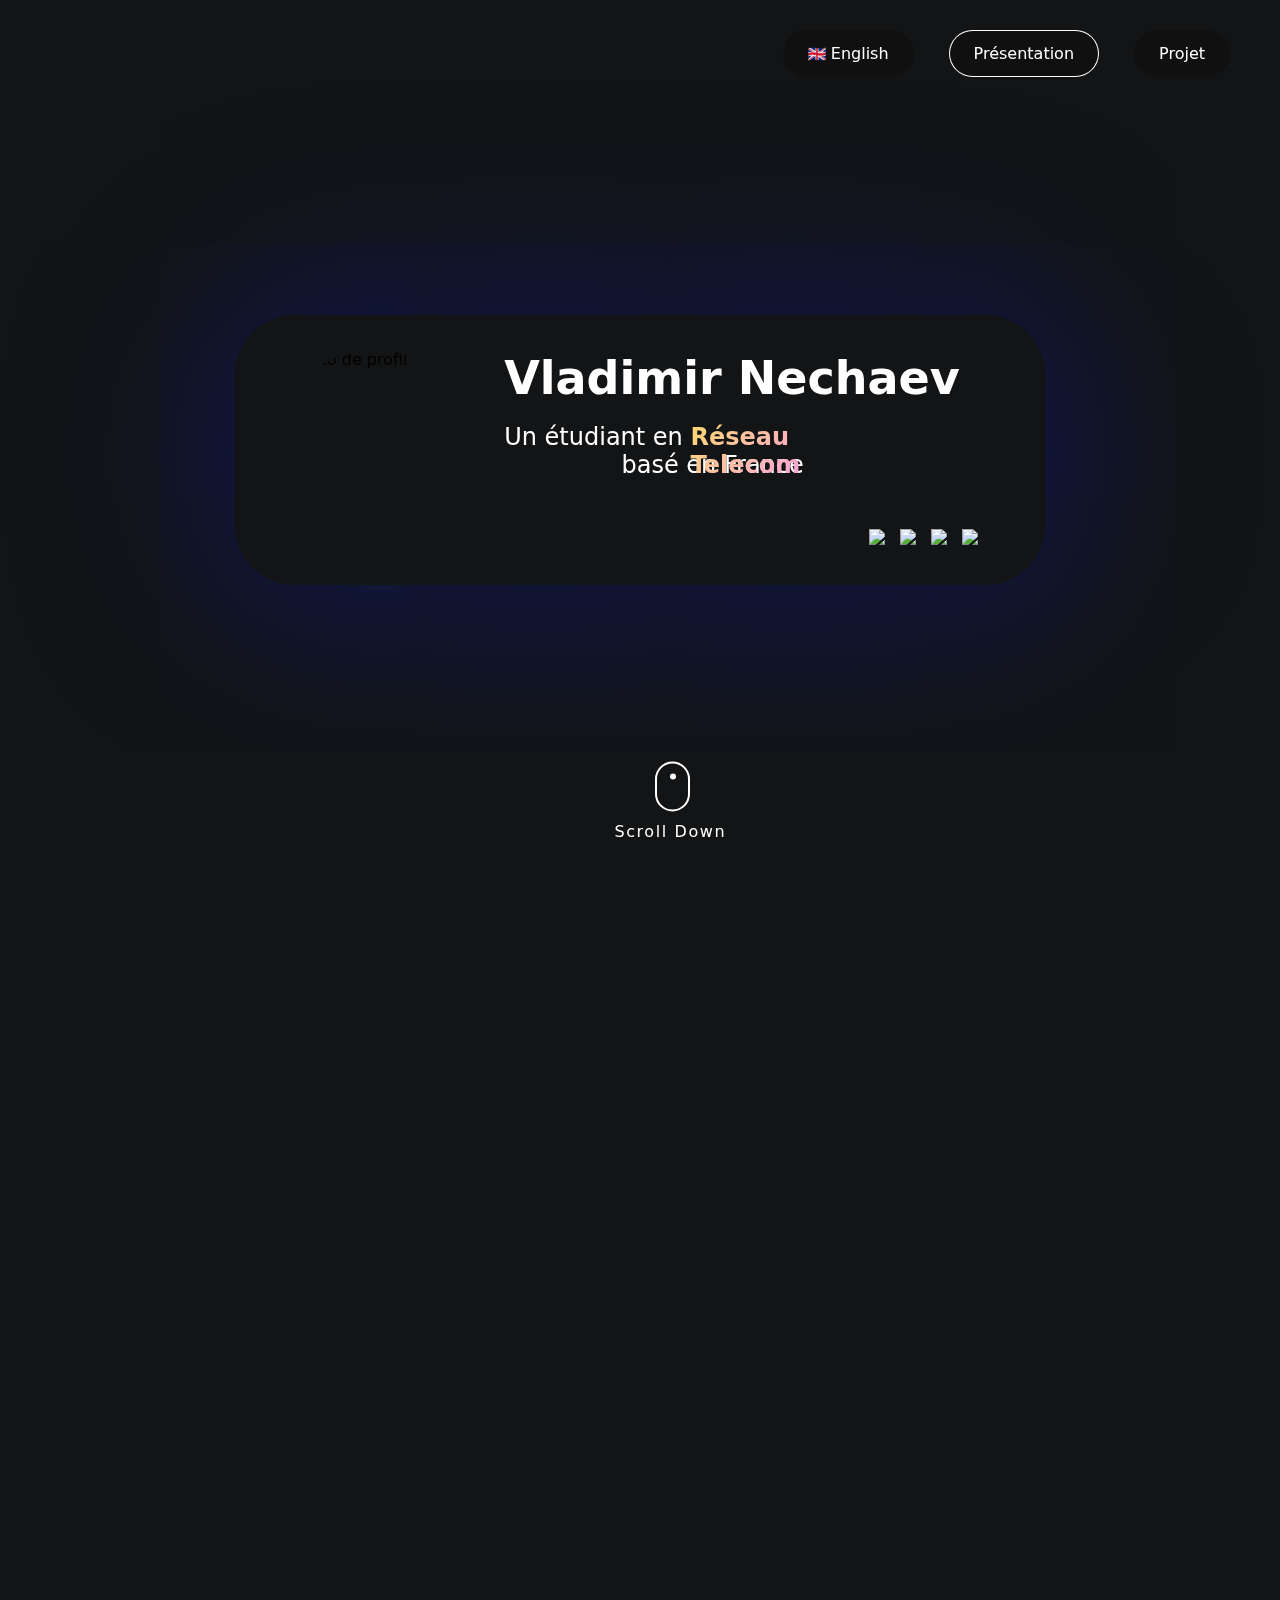
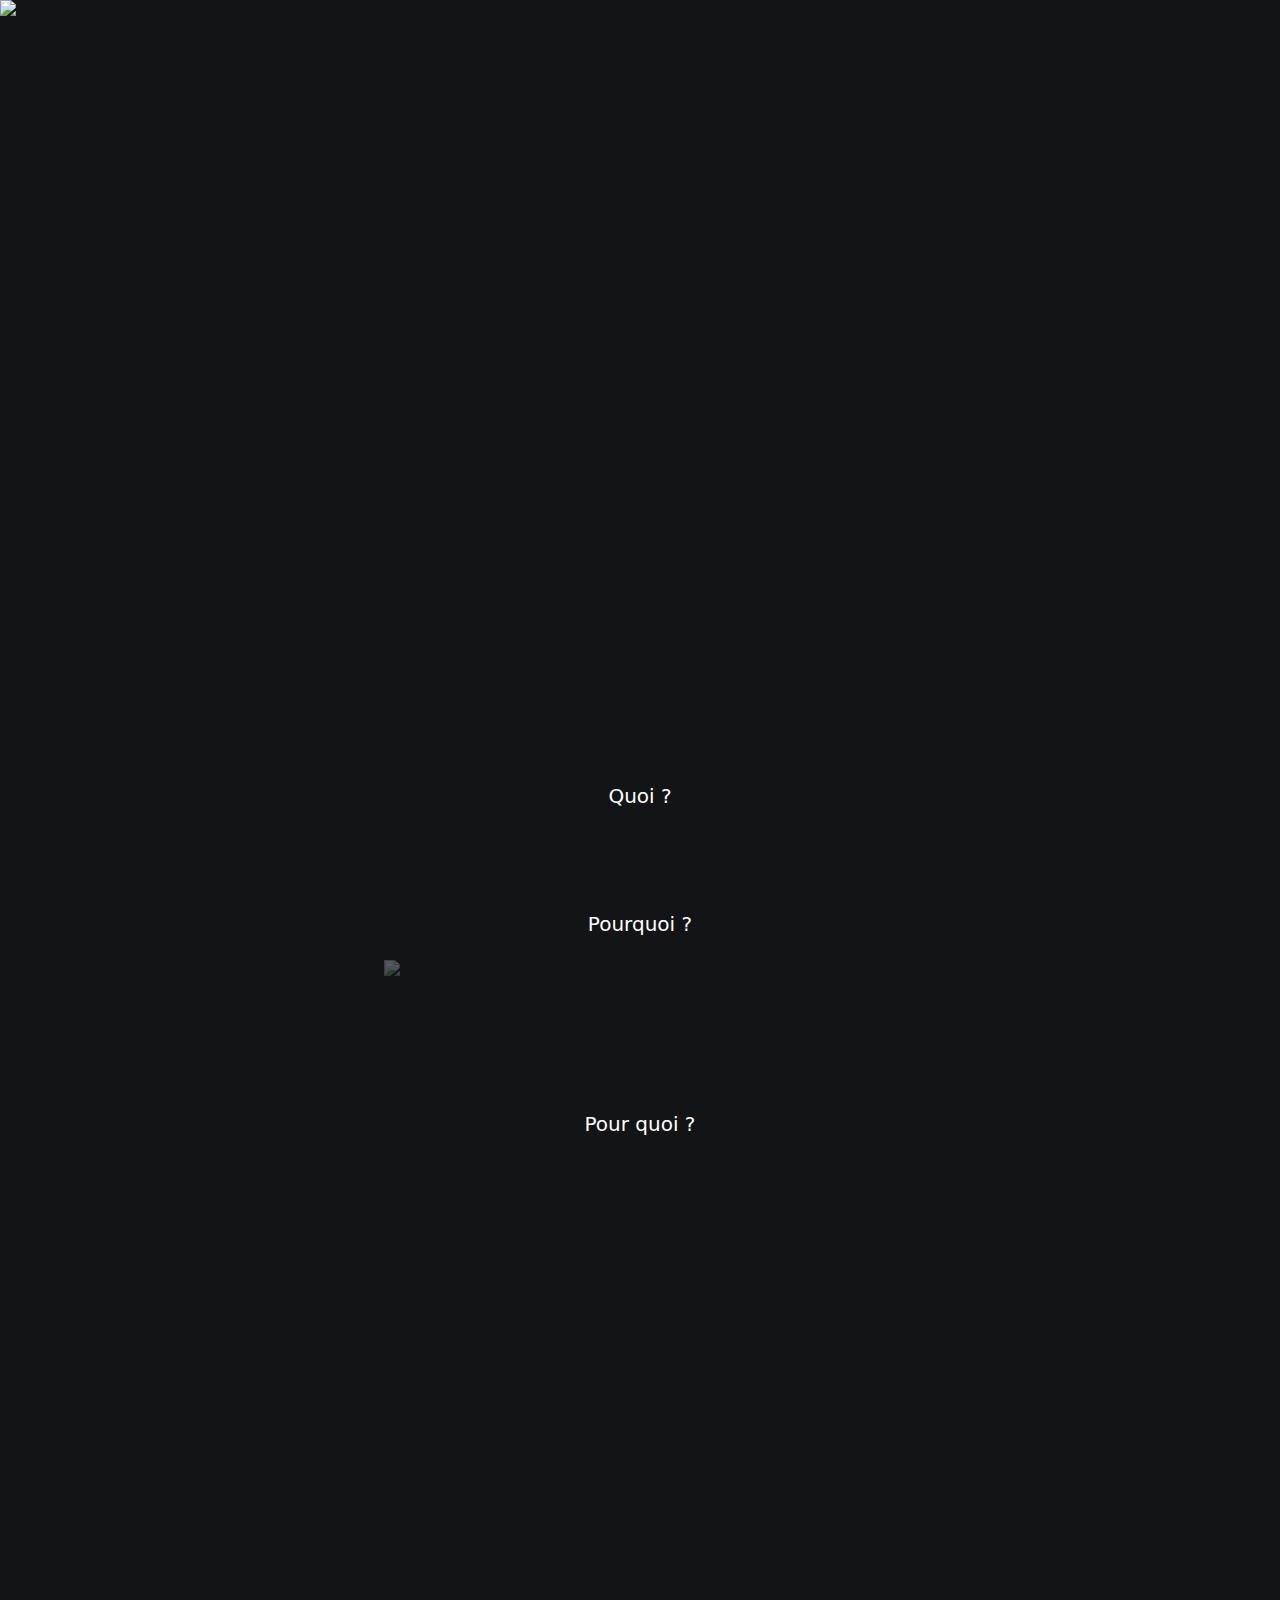
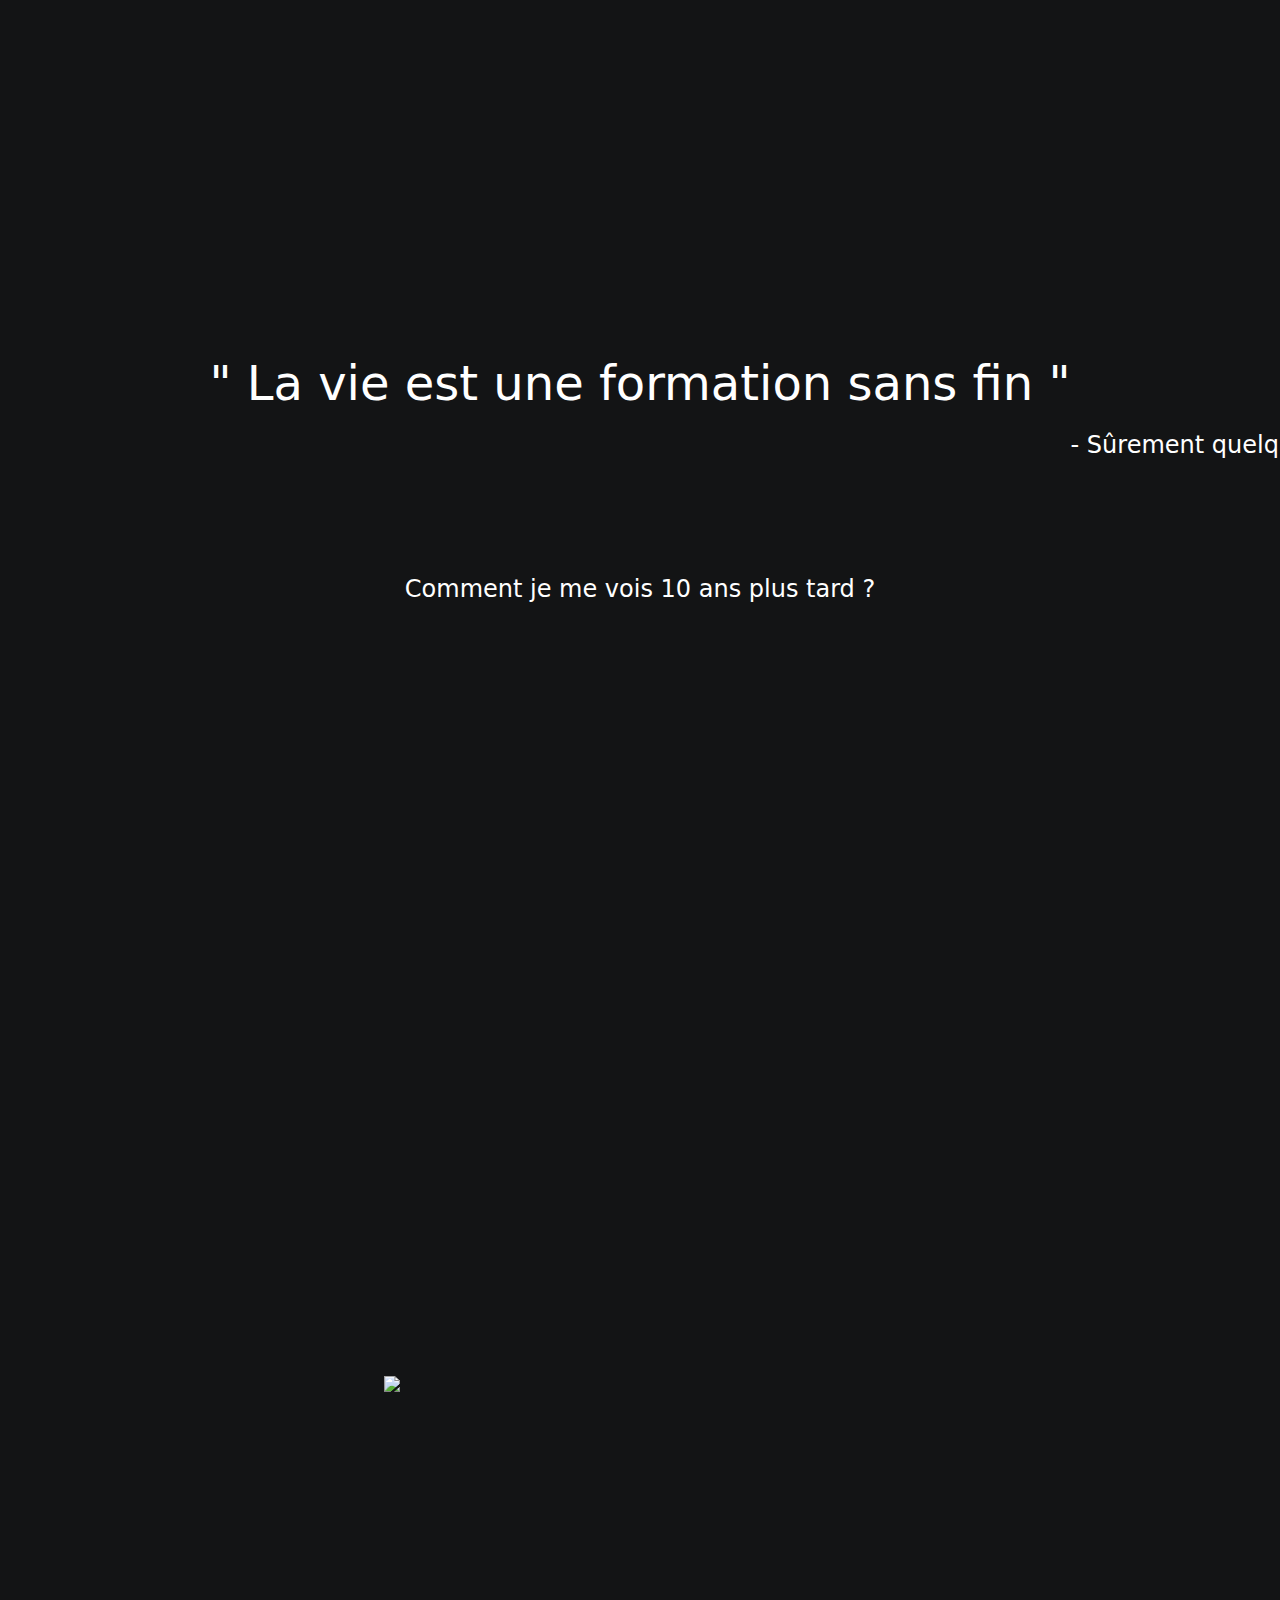
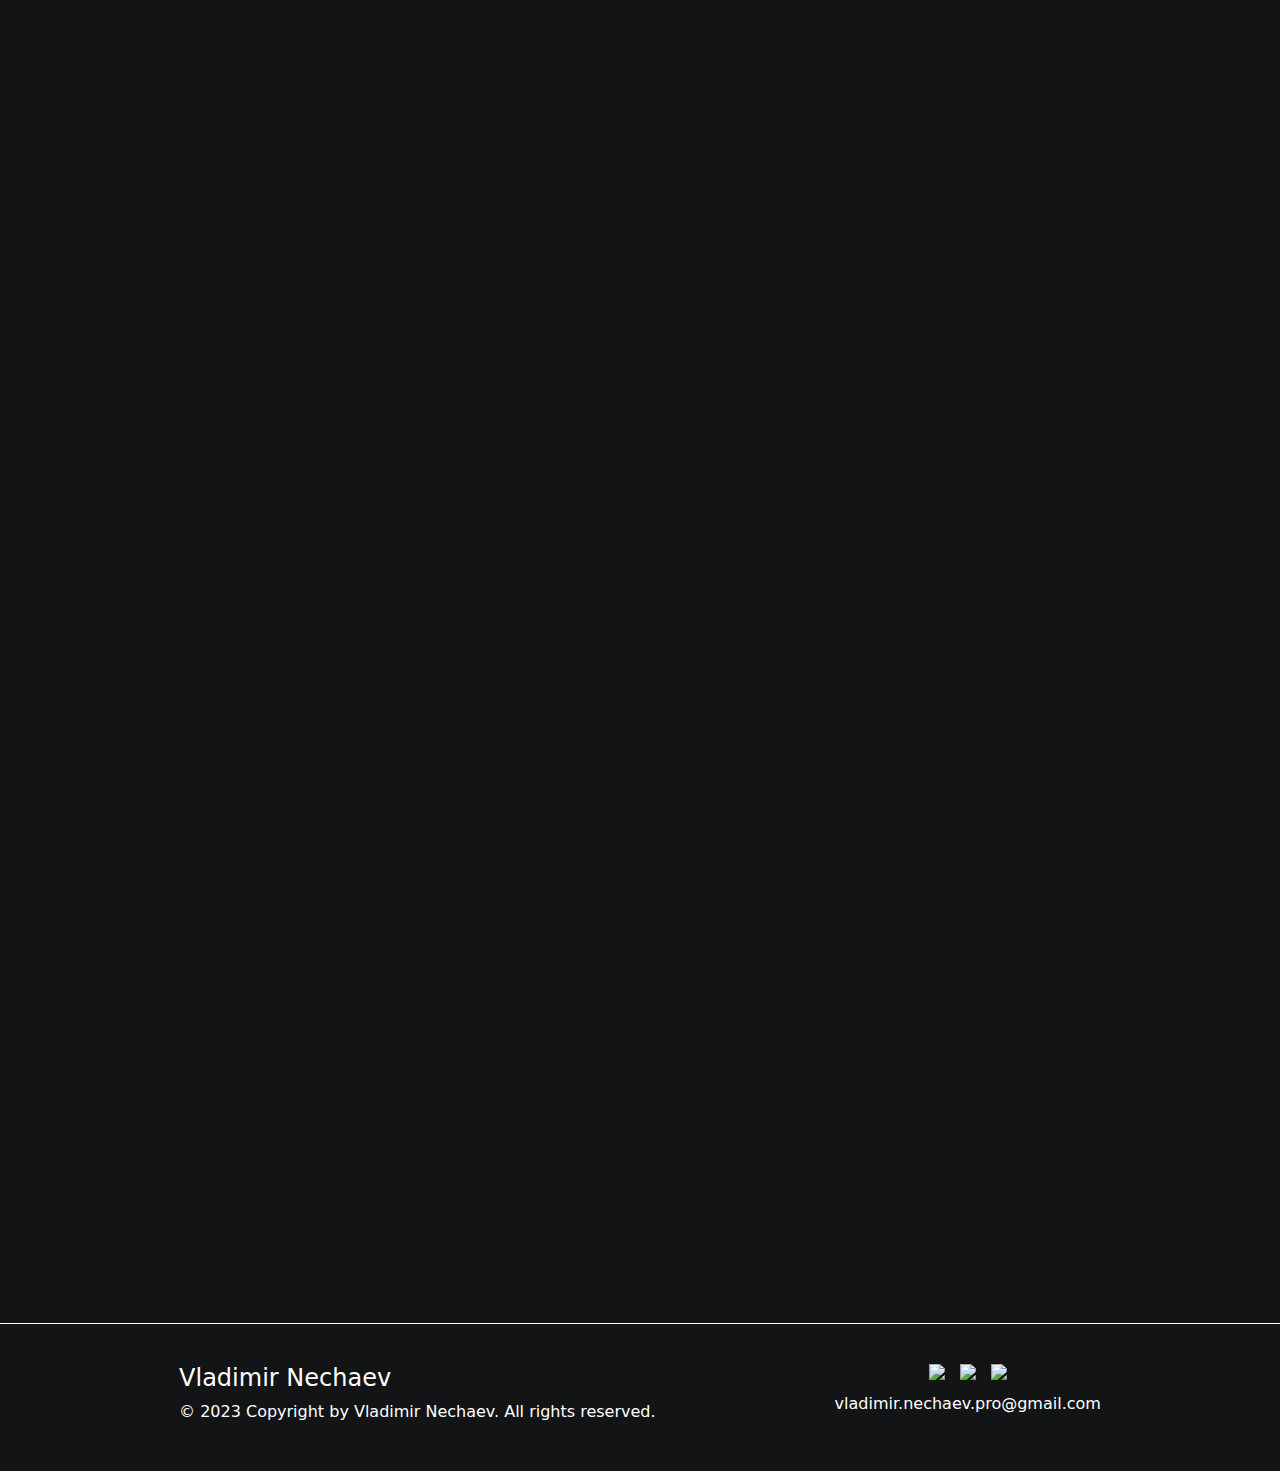
==== commit 6c3fc269: "The final" ====
--- a/index.html
+++ b/index.html
@@ -15,10 +15,11 @@
       <div class="video">
         <video
           class="video-bg"
+          id="myVideo"
           autoplay="autoplay"
           muted=""
           loop="infinte"
-          src="images/data.mp4"
+          src="images/Mon film.mp4"
         ></video>
       </div>
       <section class="marginbg">
@@ -55,11 +56,11 @@
                   <img src="images/linkedin.svg" />
                 </a>
                 <a
-                  href="https://twitter.com/vladimir_nch"
-                  class="twitter"
-                  target="_blank"
-                >
-                  <img src="images/twitter.svg" />
+                  href="https://github.com/Valeysy"
+                  class="github"
+                  target="_blank"
+                >
+                  <img src="images/github.svg" />
                 </a>
                 <a
                   href="https://www.instagram.com/vladimir_nchv/"
@@ -417,12 +418,12 @@
               <img src="images/linkedin.svg" />
             </a>
             <a
-              href="https://twitter.com/vladimir_nch"
-              class="twitter"
-              target="_blank"
-            >
-              <img src="images/twitter.svg" />
-            </a>
+            href="https://github.com/Valeysy"
+            class="github"
+            target="_blank"
+          >
+            <img src="images/github.svg" />
+          </a>
             <a
               href="https://www.instagram.com/vladimir_nchv/"
               class="instagram"
@@ -439,9 +440,9 @@
       </section>
     </footer>
 
-    <img src="images/data1.png" class="bg-b">
-    <img src="images/data2.png" class="bg-c">
-    <img src="images/data3.png" class="bg-d">
+    <img src="images/data1.svg" class="bg-b">
+    <img src="images/data2.svg" class="bg-c">
+    <img src="images/data3.svg" class="bg-d">
        
     <script>
       AOS.init();
@@ -472,7 +473,7 @@
         imageElement.src = "images/Menu.svg";
     }
     }
-    </script>
+  </script>
 
   </body>
 </html>
--- a/general.css
+++ b/general.css
@@ -20,6 +20,7 @@
 
 body {
   background-color: #131415;
+  width: 100%;
 }
 
 ::-webkit-scrollbar {
@@ -46,7 +47,7 @@
   width: 100%;
   min-height: 100vh;
   min-width: 100%;
-  background: linear-gradient(180deg, rgba(255, 255, 255, 0) 50%, #131415 100%);
+  background: linear-gradient(180deg, rgba(255, 0, 0, 0) 20%, #131415 92%);
 }
 
 .marginbg {
@@ -82,6 +83,7 @@
 
 nav a:hover {
   box-shadow: inset 0 0 0 1px #ffffff;
+  transform: scale(1.1);
 }
 
 .presentation-index {
@@ -134,8 +136,7 @@
 }
 
 .bg-profil:hover {
-  border: 1px solid rgb(196, 196, 196);
-  transform: scale(1.07);
+  transform: scale(1.05);
 }
 
 .pp {
@@ -146,10 +147,6 @@
   transition: all 0.2s;
 }
 
-.pp:active {
-  transform: scale(0.9);
-}
-
 .infoprofil {
   display: flex;
   flex-direction: column;
@@ -169,7 +166,7 @@
   font-size: 24px;
   font-style: normal;
   font-weight: 400;
-  width: 70%;
+  width: 350px;
   margin-bottom: 1%;
 }
 
@@ -216,11 +213,12 @@
 
 .rsociaux {
   margin-top: 10%;
-  margin-left: 70%;
-  display: flex;
-}
-
-.twitter {
+  margin-left: 80%;
+  display: flex;
+  align-items: center;
+}
+
+.github {
   margin-inline: 15px;
   transition: all 0.2s;
 }
@@ -233,7 +231,7 @@
   transition: all 0.2s;
 }
 
-.twitter:hover {
+.github:hover {
   transform: scale(1.2);
 }
 
@@ -1043,6 +1041,8 @@
 }
 
 .footer-rsociaux {
+  display: flex;
+  align-items: center;
   margin-bottom: 10px;
 }
 
@@ -1050,9 +1050,136 @@
   color: white;
 }
 
+/* English */
+
+.reseautelecom-eng {
+  font-style: normal;
+  font-weight: 600;
+  line-height: normal;
+  position: relative;
+  color: transparent;
+  font-weight: bold;
+}
+
+.reseautelecom-eng::after {
+  content: "Telecom network";
+  position: absolute;
+  top: 0;
+  left: 0;
+  background: linear-gradient(
+    -45deg,
+    #b4ffa1,
+    #00ffe0,
+    rgb(251, 143, 255),
+    #ffd970
+  );
+  background-size: 400% 400%;
+  -webkit-background-clip: text;
+  background-clip: text;
+  color: transparent;
+  animation: gradient 10s ease infinite;
+}
+
+@keyframes gradient {
+  0% {
+    background-position: 0% 50%;
+  }
+  50% {
+    background-position: 100% 50%;
+  }
+  100% {
+    background-position: 0% 50%;
+  }
+}
+
+.cita-main-eng {
+  margin-top: 30px;
+  margin-bottom: 120px;
+  font-size: 100px;
+  font-weight: 600;
+  position: relative;
+}
+
+.cita-main-eng::after {
+  width: 110%;
+  content: "...Because...";
+  position: absolute;
+  top: 0;
+  left: 0;
+  background: linear-gradient(
+    -45deg,
+    #b4ffa1,
+    #00ffe0,
+    rgb(251, 143, 255),
+    #ffd970
+  );
+  background-size: 400% 400%;
+  -webkit-background-clip: text;
+  background-clip: text;
+  color: transparent;
+  animation: gradient 6s ease infinite;
+}
+
+@keyframes gradient {
+  0% {
+    background-position: 0% 50%;
+  }
+  50% {
+    background-position: 100% 50%;
+  }
+  100% {
+    background-position: 0% 50%;
+  }
+}
+
+.line-b-eng {
+  position: absolute;
+  left: -60px;
+  top: 231pc;
+}
+
+.design-eng {
+  margin-top: 10%;
+  font-size: 100px;
+  font-weight: 600;
+  position: relative;
+}
+
+.design-eng::after {
+  content: "Design";
+  position: absolute;
+  top: 0;
+  left: 0;
+  background: linear-gradient(
+    -45deg,
+    #b4ffa1,
+    #00ffe0,
+    rgb(247, 18, 255),
+    #ffd970
+  );
+  background-size: 400% 400%;
+  -webkit-background-clip: text;
+  background-clip: text;
+  color: transparent;
+  animation: gradient 6s ease infinite;
+}
+
+@keyframes gradient {
+  0% {
+    background-position: 0% 50%;
+  }
+  50% {
+    background-position: 100% 50%;
+  }
+  100% {
+    background-position: 0% 50%;
+  }
+}
+
 /* Media querie */
 
 @media (max-width: 1366px) {
+  
   .bg-profil {
     width: 730px;
     height: 270px;
@@ -1268,15 +1395,7 @@
   }
 }
 
-@media (max-width: 390px) {
-
-  nav {
-    position: fixed;
-    right: 0;
-    margin: 25px;
-    display: flex;
-    z-index: 1000000000;
-  }
+@media (max-width: 490px) {
 
   nav a {
     font-size: 12px;
@@ -1290,12 +1409,12 @@
     display: block;
     z-index: 10000;
     position: fixed;
-    top: 48pc
+    top: 3pc
   }
 
   .mobile-menu {
     margin-right: 19%;
-    margin-top: 167%;
+    margin-top: 8%;
     flex-shrink: 0;
   }
 
@@ -1305,7 +1424,7 @@
     flex-direction: column-reverse;
     align-items: center;
     margin-right: -70%;
-    margin-top: 200%;
+    margin-top: -40%;
     transition: all 0.5s;
     flex-shrink: 0;
     z-index: 1000;
@@ -1337,9 +1456,14 @@
     display: flex;
     flex-direction: column;
     align-items: center;
+    margin-top: -100px;
   }
 
   .bg-profil:hover {
+    transform: scale(1);
+  }
+
+  .line-b-eng {
     display: none;
   }
 
@@ -1545,6 +1669,10 @@
   }
 
   .cita-main {
+    font-size: 60px;
+  }
+
+  .cita-main-eng {
     font-size: 60px;
   }
 
@@ -1887,6 +2015,55 @@
   text-align: center;
 }
 
+.bg-b {
+  width: 70%;
+  position: absolute;
+  top: 100pc;
+  z-index: -100;
+}
+
+.bg-c {
+  width: 70%;
+  position: absolute;
+  right: 0;
+  top: 286pc;
+  z-index: -100;
+}
+
+.bg-c-eng {
+  width: 70%;
+  position: absolute;
+  right: 0;
+  top: 283pc;
+  z-index: -100;
+}
+
+.bg-d {
+  width: 70%;
+  position: absolute;
+  right: 0;
+  top: 160pc;
+  z-index: -100;
+  opacity: 30%;
+}
+
+.bg-e {
+  width: 100%;
+  position: absolute;
+  top: 70pc;
+  z-index: -100;
+  opacity: 70%;
+}
+
+.bg-f {
+  width: 100%;
+  position: absolute;
+  top: 150pc;
+  z-index: -100;
+  opacity: 80%;
+}
+
+
 /* Media Querie Projet */
 
 @media (max-width: 1366px) {
@@ -2010,17 +2187,15 @@
   }
 }
 
-@media (max-width: 390px) {
+@media (max-width: 490px) {
+
   .bg-profil {
     width: 210px;
     height: 450px;
+    border-radius: 45px;
     display: flex;
     flex-direction: column;
     align-items: center;
-  }
-
-  .bg-profil:hover {
-    display: none;
   }
 
   .pp {
@@ -2183,171 +2358,13 @@
     align-items: center;
     width: 80%;
   }
-}
-
-/* English */
-
-.reseautelecom-eng {
-  font-style: normal;
-  font-weight: 600;
-  line-height: normal;
-  position: relative;
-  color: transparent;
-  font-weight: bold;
-}
-
-.reseautelecom-eng::after {
-  content: "Telecom network";
-  position: absolute;
-  top: 0;
-  left: 0;
-  background: linear-gradient(
-    -45deg,
-    #b4ffa1,
-    #00ffe0,
-    rgb(251, 143, 255),
-    #ffd970
-  );
-  background-size: 400% 400%;
-  -webkit-background-clip: text;
-  background-clip: text;
-  color: transparent;
-  animation: gradient 10s ease infinite;
-}
-
-@keyframes gradient {
-  0% {
-    background-position: 0% 50%;
-  }
-  50% {
-    background-position: 100% 50%;
-  }
-  100% {
-    background-position: 0% 50%;
-  }
-}
-
-.cita-main-eng {
-  margin-top: 30px;
-  margin-bottom: 120px;
-  font-size: 100px;
-  font-weight: 600;
-  position: relative;
-}
-
-.cita-main-eng::after {
-  width: 110%;
-  content: "...Because...";
-  position: absolute;
-  top: 0;
-  left: 0;
-  background: linear-gradient(
-    -45deg,
-    #b4ffa1,
-    #00ffe0,
-    rgb(251, 143, 255),
-    #ffd970
-  );
-  background-size: 400% 400%;
-  -webkit-background-clip: text;
-  background-clip: text;
-  color: transparent;
-  animation: gradient 6s ease infinite;
-}
-
-@keyframes gradient {
-  0% {
-    background-position: 0% 50%;
-  }
-  50% {
-    background-position: 100% 50%;
-  }
-  100% {
-    background-position: 0% 50%;
-  }
-}
-
-.line-b-eng {
-  position: absolute;
-  left: -60px;
-  top: 231pc;
-}
-
-.design-eng {
-  margin-top: 10%;
-  font-size: 100px;
-  font-weight: 600;
-  position: relative;
-}
-
-.design-eng::after {
-  content: "Design";
-  position: absolute;
-  top: 0;
-  left: 0;
-  background: linear-gradient(
-    -45deg,
-    #b4ffa1,
-    #00ffe0,
-    rgb(247, 18, 255),
-    #ffd970
-  );
-  background-size: 400% 400%;
-  -webkit-background-clip: text;
-  background-clip: text;
-  color: transparent;
-  animation: gradient 6s ease infinite;
-}
-
-@keyframes gradient {
-  0% {
-    background-position: 0% 50%;
-  }
-  50% {
-    background-position: 100% 50%;
-  }
-  100% {
-    background-position: 0% 50%;
-  }
-}
-
-.bg-b {
-  width: 70%;
-  position: absolute;
-  top: 100pc;
-  z-index: -100;
-}
-
-.bg-c {
-  width: 70%;
-  position: absolute;
-  right: 0;
-  top: 285pc;
-  z-index: -100;
-}
-
-.bg-d {
-  width: 70%;
-  position: absolute;
-  right: 0;
-  top: 160pc;
-  z-index: -100;
-  opacity: 30%;
-}
-
-.bg-e {
-  width: 100%;
-  position: absolute;
-  top: 70pc;
-  z-index: -100;
-  opacity: 70%;
-}
-
-.bg-f {
-  width: 100%;
-  position: absolute;
-  top: 150pc;
-  z-index: -100;
-  opacity: 70%;
-}
-
+
+  .bg-e {
+    top: 86pc;
+  }
+  
+  .bg-f {
+    top: 130pc;
+  }
+  
+}
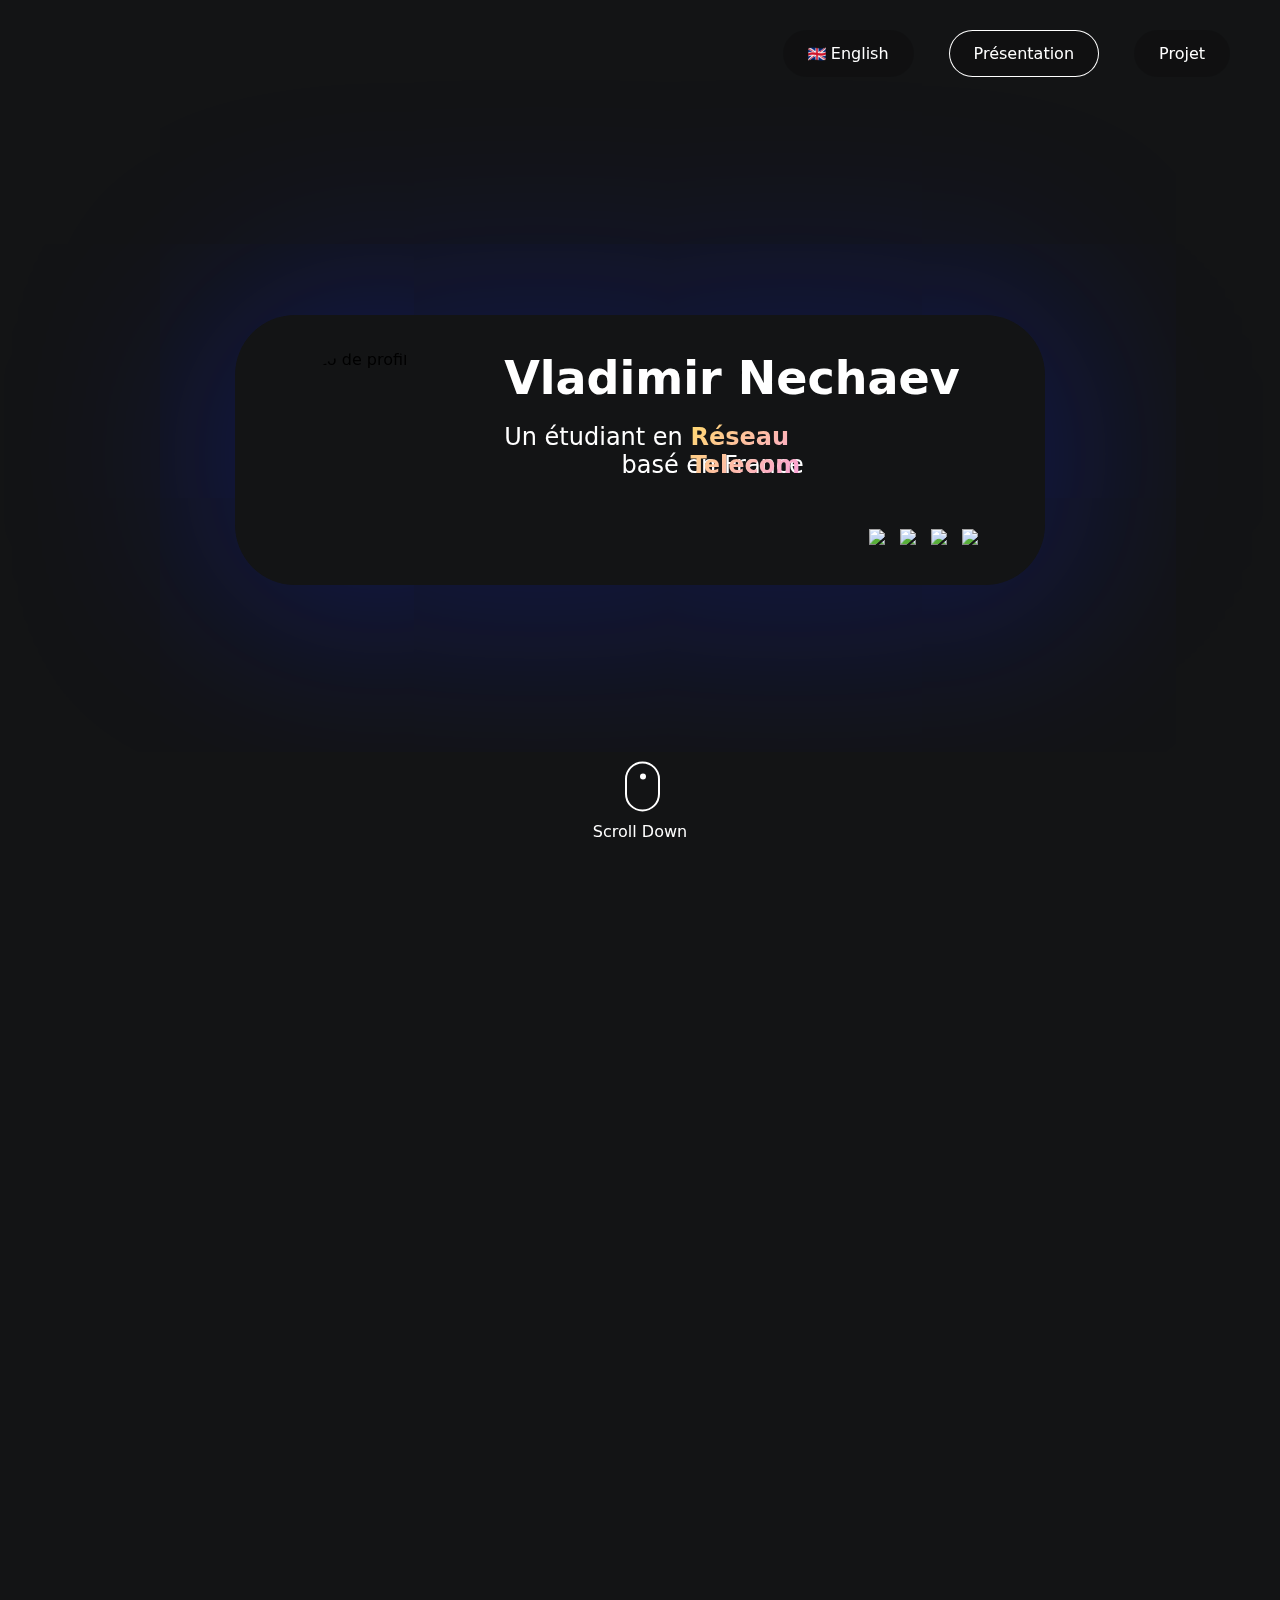
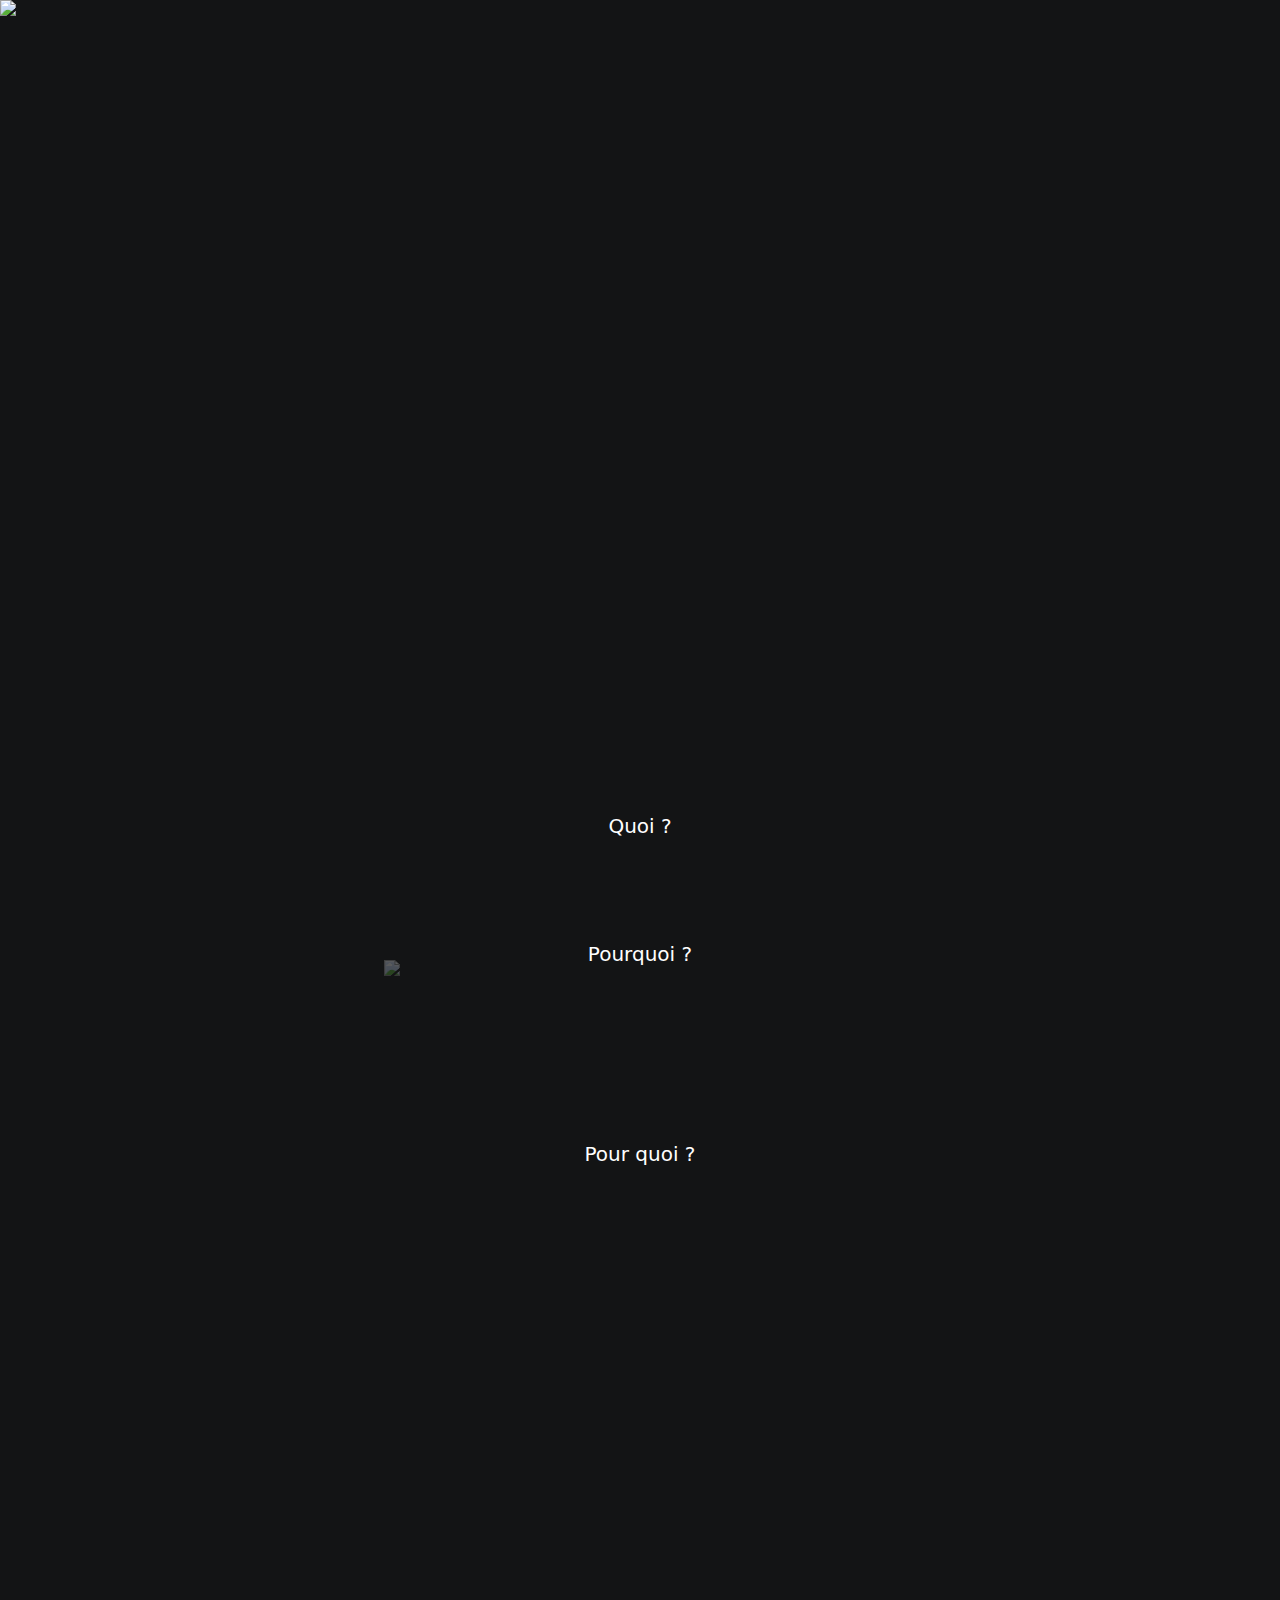
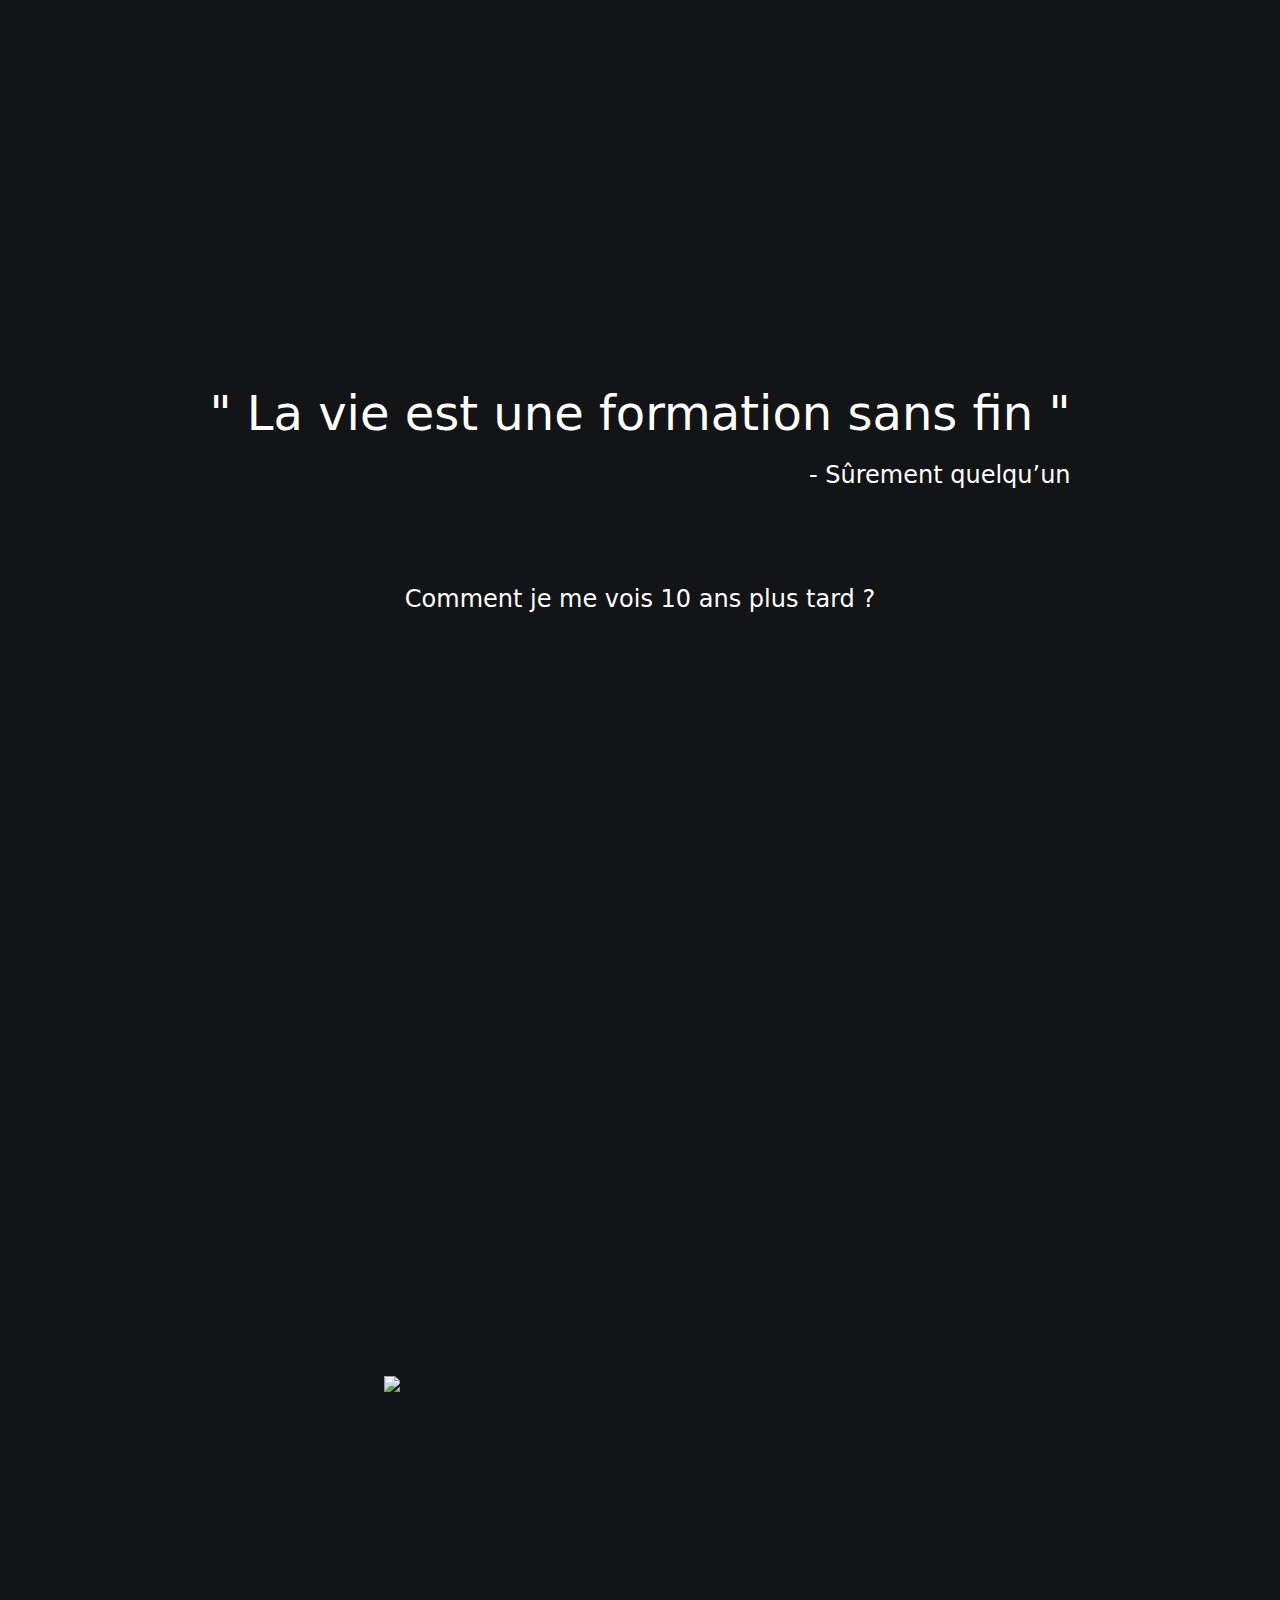
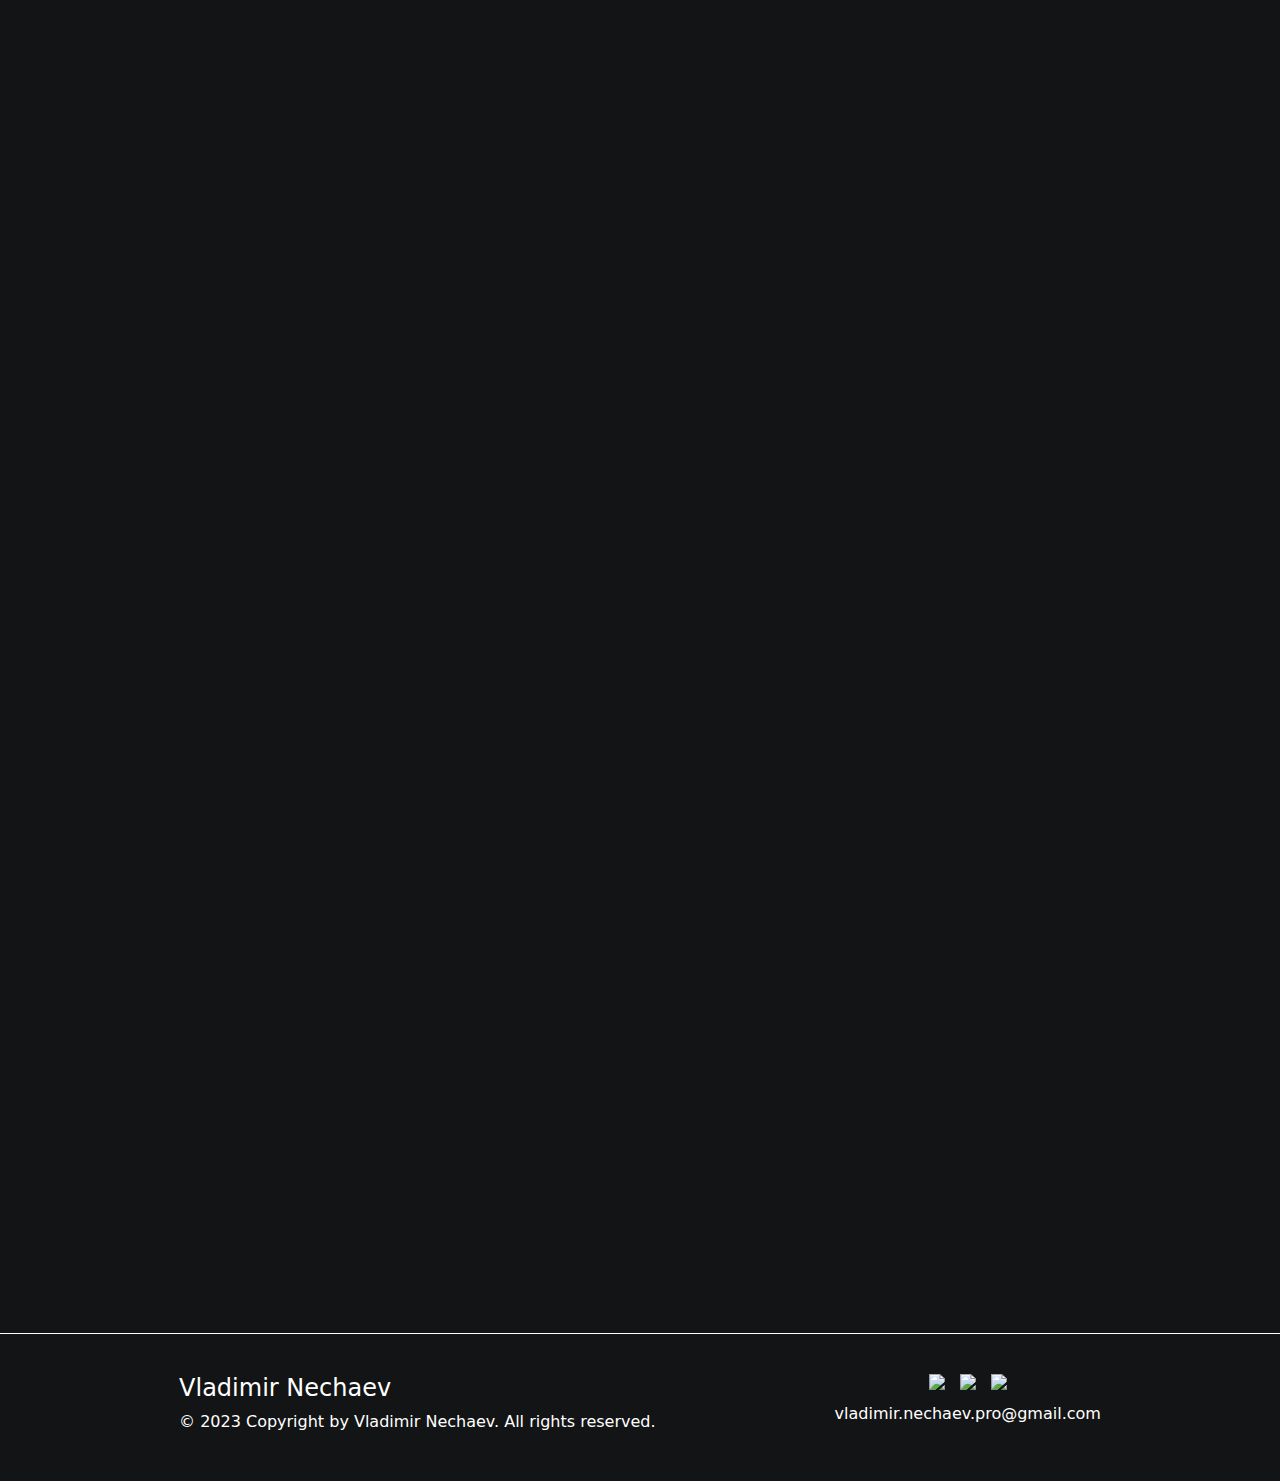
==== commit dd7789f3: "commit" ====
--- a/index.html
+++ b/index.html
@@ -75,7 +75,8 @@
         </section>
 
         <section id="section" class="scroll">
-          <a href="#start"><span></span> Scroll Down</a>
+          <a href="#start"><span></span> </a>
+          <p> Scroll Down</p>
         </section>
       </section>
     </header>
@@ -108,7 +109,7 @@
             >
               <h4 class="age">Age</h4>
               <div class="age-circle">
-                <p class="age-n">19</p>
+                <p class="age-n">20</p>
                 <img src="images/circle.svg" class="circle" />
               </div>
             </a>
@@ -359,8 +360,7 @@
               <p class="metier-card-title">Développeur fullstack</p>
               <p class="metier-card-p">
                 J’aimerais avoir assez de compétence en codage afin de créer des
-                sites, des logiciels et des réseaux. <br /><br />
-                Ce métier est recherché sur le monde de l’emploi
+                sites, des logiciels et des réseaux.
               </p>
             </div>
             <div data-aos="zoom-out" data-aos-delay="500" class="metier-c">
--- a/general.css
+++ b/general.css
@@ -27,14 +27,26 @@
   display: none;
 }
 
-/*Footer*/
-
-.video {
+.video-p {
   position: absolute;
   width: 100%;
   height: 100vh;
   overflow: hidden;
   z-index: -100;
+  background-image: url(images/feu.mp4);
+  background-repeat: no-repeat;
+  background-size: 190vh;
+}
+
+.video {
+  position: absolute;
+  width: 100%;
+  height: 100vh;
+  overflow: hidden;
+  z-index: -100;
+  background-image: url(images//Mon\ film.mp4);
+  background-repeat: no-repeat;
+  background-size: 190vh;
 }
 
 .video-bg {
@@ -47,7 +59,7 @@
   width: 100%;
   min-height: 100vh;
   min-width: 100%;
-  background: linear-gradient(180deg, rgba(255, 0, 0, 0) 20%, #131415 92%);
+  background: linear-gradient(180deg, rgba(255, 0, 0, 0) 0%, #131415 98%);
 }
 
 .marginbg {
@@ -252,18 +264,22 @@
   transform: scale(1.2);
 }
 
-.scroll a {
+.scroll {
   position: absolute;
   bottom: 20px;
-  left: 48%;
+  right: 0;
+  left: 0;
   z-index: 2;
-  display: inline-block;
+  display: flex;
+  flex-direction: column;
+  align-items: center;
   -webkit-transform: translate(0, -50%);
   transform: translate(0, -50%);
-  color: #fff;
-  letter-spacing: 0.1em;
-  text-decoration: none;
   transition: opacity 0.3s;
+}
+
+.scroll p {
+  color: white;
 }
 
 #section a {
@@ -600,6 +616,7 @@
   margin-top: 80px;
   font-size: 20px;
   margin-left: 22%;
+  gap: 10px;
 }
 
 .reorientation {
@@ -763,9 +780,8 @@
 
 .citation-author {
   font-size: 24px;
-  width: 100%;
-  margin-left: 100%;
-  margin-bottom: 20px;
+  display: flex;
+  justify-content: flex-end;
 }
 
 .vision {
@@ -950,7 +966,7 @@
 
 .metier-card-title {
   color: white;
-  margin-bottom: 40px;
+  margin-bottom: 12%;
   font-size: 32px;
   font-weight: 600;
   margin-left: 10px;
@@ -1176,7 +1192,277 @@
   }
 }
 
-/* Media querie */
+/******************************************* Projet *******************************************/
+
+.projet-title {
+  color: #fff;
+  font-size: 38px;
+  font-weight: 500;
+  margin-left: 20%;
+  margin-bottom: 5%;
+}
+
+.text-projet {
+  display: flex;
+  color: white;
+  justify-content: center;
+  font-weight: 600;
+}
+
+.text-projet-b {
+  display: flex;
+  flex-direction: column;
+  margin-top: 80px;
+  margin-left: 7px;
+  font-size: 28px;
+}
+
+.text-a {
+  color: rgb(255, 255, 255);
+}
+
+.jevoudrais {
+  margin-top: 80px;
+  display: flex;
+  align-items: center;
+  flex-direction: column;
+  font-size: 28px;
+}
+
+.ledesign {
+  display: flex;
+  justify-content: center;
+}
+
+.design {
+  margin-top: 10%;
+  font-size: 100px;
+  font-weight: 600;
+  position: relative;
+}
+
+.design::after {
+  content: "Le design";
+  position: absolute;
+  top: 0;
+  left: 0;
+  background: linear-gradient(
+    -45deg,
+    #b4ffa1,
+    #00ffe0,
+    rgb(247, 18, 255),
+    #ffd970
+  );
+  background-size: 400% 400%;
+  -webkit-background-clip: text;
+  background-clip: text;
+  color: transparent;
+  animation: gradient 6s ease infinite;
+}
+
+@keyframes gradient {
+  0% {
+    background-position: 0% 50%;
+  }
+  50% {
+    background-position: 100% 50%;
+  }
+  100% {
+    background-position: 0% 50%;
+  }
+}
+
+/* Définition */
+
+.definition {
+  margin-top: 10%;
+  display: flex;
+  flex-direction: column;
+  align-items: center;
+  color: white;
+  font-size: 20px;
+  gap: 20px;
+  font-weight: 600;
+}
+
+.def-projet {
+  margin-top: 5%;
+  width: 40%;
+  font-weight: 600;
+}
+
+.moyen {
+  display: flex;
+  justify-content: center;
+  margin-top: 7%;
+}
+
+.moyen-a {
+  display: flex;
+  align-items: center;
+  justify-content: center;
+  width: 800px;
+  height: 300px;
+  flex-shrink: 0;
+  border-radius: 40px;
+  font-weight: 600;
+  font-size: 48px;
+  padding-inline: 3%;
+  color: white;
+  background: linear-gradient(164deg, #160054 10.91%, #ff007a 156.27%);
+}
+
+/* Cercle */
+
+.circles-projet {
+  margin-top: 8%;
+  display: grid;
+  justify-content: center;
+  grid-template-columns: repeat(3, 300px);
+}
+
+.circle-projet {
+  display: flex;
+  flex-direction: column;
+  align-items: center;
+  color: white;
+  font-size: 24px;
+  font-weight: 600;
+}
+
+.circle-c {
+  margin-top: 15%;
+  padding: 80px;
+  padding-inline: 60px;
+  border-radius: 10000px;
+  border: 20px rgb(255, 255, 255) solid;
+  font-weight: 600;
+}
+
+.circle-a {
+  margin-top: 15%;
+  padding: 80px;
+  padding-inline: 40px;
+  border-radius: 10000px;
+  border: 20px rgb(255, 255, 255) solid;
+  font-weight: 600;
+}
+
+.circle-b {
+  margin-top: 15%;
+  padding: 80px;
+  padding-inline: 35px;
+  border-radius: 10000px;
+  border: 20px rgb(255, 255, 255) solid;
+  font-weight: 600;
+}
+
+/* Aperçu */
+
+.apercu {
+  display: flex;
+  justify-content: center;
+}
+
+.apercu-p {
+  margin-top: 7%;
+  color: white;
+  font-size: 24px;
+  font-weight: 600;
+}
+
+.images {
+  margin-top: 7%;
+  display: grid;
+  justify-content: center;
+  grid-template-columns: repeat(3, 380px);
+  column-gap: 40px;
+}
+
+.images img {
+  width: 380px;
+  height: 520px;
+}
+
+.maquette {
+  display: flex;
+  align-items: center;
+  flex-direction: column;
+}
+
+.maquette-p {
+  margin-top: 7%;
+  color: white;
+  font-size: 24px;
+  font-weight: 600;
+  width: 50%;
+  text-align: center;
+}
+
+.maquette-pv {
+  margin-top: 7%;
+  margin-bottom: 3%;
+  color: white;
+  font-size: 24px;
+  font-weight: 600;
+  width: 50%;
+  text-align: center;
+}
+
+.bg-b {
+  width: 70%;
+  position: absolute;
+  top: 100pc;
+  z-index: -100;
+}
+
+.bg-c {
+  width: 70%;
+  position: absolute;
+  right: 0;
+  top: 286pc;
+  z-index: -100;
+}
+
+.bg-c-eng {
+  width: 70%;
+  position: absolute;
+  right: 0;
+  top: 283pc;
+  z-index: -100;
+}
+
+.bg-d {
+  width: 70%;
+  position: absolute;
+  right: 0;
+  top: 160pc;
+  z-index: -100;
+  opacity: 30%;
+}
+
+.bg-e {
+  width: 100%;
+  position: absolute;
+  top: 70pc;
+  z-index: -100;
+  opacity: 70%;
+}
+
+.bg-f {
+  width: 100%;
+  position: absolute;
+  top: 150pc;
+  z-index: -100;
+  opacity: 60%;
+}
+
+.video-s {
+  margin-top: 100px;
+}
+
+/* Media Querie */
+
 
 @media (max-width: 1366px) {
   
@@ -1210,8 +1496,11 @@
   }
 
   .line-b {
-    left: -10pc;
-    top: 206pc;
+    display: none;
+  }
+
+  .line-b-eng {
+    display: none;
   }
 
   .court-terme {
@@ -1258,37 +1547,63 @@
   }
 }
 
-@media (max-width: 820px) {
+@media (max-width: 930px) {
+
   header {
     width: 100%;
     min-height: 100vh;
     min-width: 100%;
     padding: 0;
     position: relative;
-    background: linear-gradient(
-      180deg,
-      rgba(255, 255, 255, 0) 50%,
-      #131415 100%
-    );
-  }
-
+  }
+  
   .bg-profil {
-    width: 620px;
-    height: 280px;
+    width: 310px;
+    height: 470px;
+    border-radius: 45px;
+    display: flex;
+    flex-direction: column;
+    align-items: center;
+    margin-top: -15px;
+  }
+
+  .bg-profil:hover {
+    transform: scale(1);
+  }
+
+  .line-b-eng {
+    display: none;
+  }
+
+  .pp {
+    width: 200px;
+    height: 200px;
+    margin-top: 14%;
+  }
+
+  .infoprofil {
+    display: flex;
+    flex-direction: column;
+    align-items: center;
+    margin-left: 0%;
+  }
+
+  .name {
+    font-size: 24px;
+    margin-bottom: 6%;
+    margin-top: 8%;
   }
 
   .bio {
+    font-size: 22px;
     width: 100%;
+    text-align: center;
   }
 
   .rsociaux {
-    margin-top: 10%;
-    margin-left: 60%;
-    display: flex;
-  }
-
-  .scroll a {
-    left: 45%;
+    margin-top: 8%;
+    margin-left: 0%;
+    display: flex;
   }
 
   .cardgrid {
@@ -1301,8 +1616,12 @@
   }
 
   .card-forma {
-    width: 140px;
+    width: 120px;
     height: 80px;
+  }
+
+  .forma-b {
+    font-size: 16px;
   }
 
   .forma-c {
@@ -1317,6 +1636,16 @@
     top: 100px;
   }
 
+  .citation-p {
+    text-align: center;
+    font-size: 42px;
+    margin-bottom: 20px;
+  }
+
+  .citation-author {
+    font-size: 20px;
+  }
+
   .descritpion {
     margin-bottom: 20px;
   }
@@ -1339,15 +1668,6 @@
 
   .def {
     margin-top: 180px;
-  }
-
-  .line-b {
-    left: -25pc;
-    top: 234pc;
-  }
-
-  .citation-author {
-    margin-left: 73%;
   }
 
   .terme-card {
@@ -1393,9 +1713,112 @@
     grid-column-gap: 40px;
     grid-row-gap: 70px;
   }
-}
-
-@media (max-width: 490px) {
+
+  .honnete {
+    margin-top: 10%;
+  }
+
+  .projet-title {
+    color: #fff;
+    font-size: 38px;
+    font-weight: 500;
+    margin-left: 20%;
+    margin-bottom: 5%;
+  }
+
+  .text-projet {
+    display: flex;
+    color: white;
+    justify-content: center;
+    font-weight: 600;
+  }
+
+  .text-projet p {
+    font-size: 22px;
+  }
+
+  .text-projet-b {
+    display: flex;
+    flex-direction: column;
+    margin-top: 80px;
+    margin-left: 7px;
+    font-weight: 600;
+    font-size: 22px;
+  }
+
+  .design {
+    margin-top: 20%;
+  }
+
+  .cquoi {
+    margin-top: 15%;
+  }
+
+  .def-projet {
+    margin-top: 15%;
+    width: 60%;
+    font-weight: 600;
+  }
+
+  .moyen {
+    display: flex;
+    justify-content: center;
+    margin-bottom: 20%;
+    margin-top: 15%;
+  }
+
+  .moyen-a {
+    display: flex;
+    align-items: center;
+    justify-content: center;
+    width: 600px;
+    height: 300px;
+    flex-shrink: 0;
+    border-radius: 40px;
+    font-weight: 600;
+    font-size: 36px;
+    padding-inline: 3%;
+    color: white;
+    background: linear-gradient(164deg, #160054 10.91%, #ff007a 156.27%);
+  }
+
+  .circles-projet {
+    margin-top: 8%;
+    display: grid;
+    justify-content: center;
+    grid-template-columns: repeat(3, 250px);
+  }
+
+  .apercu {
+    margin-top: 20%;
+    margin-bottom: 15%;
+    display: flex;
+    justify-content: center;
+  }
+
+  .images {
+    margin-top: 7%;
+    margin-bottom: 7%;
+    display: grid;
+    justify-content: center;
+    grid-template-columns: repeat(1, 380px);
+    gap: 60px;
+  }
+
+  .maquette-p {
+    margin-bottom: 30px;
+  }
+
+  .bg-e {
+    top: 85pc;
+  }
+  
+  .bg-f {
+    top: 130pc;
+  }
+}
+
+@media (max-width: 740px) {
 
   nav a {
     font-size: 12px;
@@ -1450,9 +1873,37 @@
     background: none;
   }
 
+  .video-p {
+    position: absolute;
+    width: 100%;
+    height: 100vh;
+    overflow: hidden;
+    z-index: -100;
+    background-size: 80vh;
+    background-image: url(images/fum.png);
+  }
+
+  .video {
+    position: absolute;
+    width: 100%;
+    height: 100vh;
+    overflow: hidden;
+    z-index: -100;
+    background-size: 80vh;
+    background-image: url(images/data.png);
+  }
+  
+  .video-bg {
+    position: absolute;
+    min-width: 100%;
+    min-height: 100%;
+    display: none;
+  }
+  
   .bg-profil {
     width: 210px;
-    height: 450px;
+    height: 440px;
+    border-radius: 45px;
     display: flex;
     flex-direction: column;
     align-items: center;
@@ -1476,7 +1927,7 @@
   .infoprofil {
     display: flex;
     flex-direction: column;
-    margin-left: 4%;
+    margin-left: 0%;
   }
 
   .name {
@@ -1486,20 +1937,16 @@
   }
 
   .bio {
-    margin-left: 5%;
+    margin-left: 0%;
     font-size: 20px;
-    width: 90%;
+    width: 80%;
     text-align: center;
   }
 
   .rsociaux {
     margin-top: 15%;
-    margin-left: 7%;
-    display: flex;
-  }
-
-  .scroll a {
-    left: 38%;
+    margin-left: 0%;
+    display: flex;
   }
 
   .apropos {
@@ -1683,10 +2130,7 @@
   }
 
   .citation-author {
-    font-size: 24px;
-    width: 100%;
-    margin-left: 100%;
-    margin-bottom: 20px;
+    font-size: 16px;
   }
 
   .plus-tard {
@@ -1698,12 +2142,13 @@
 
   .honnete {
     color: black;
+    margin-top: 20%;
     font-size: 20px;
     font-weight: 500;
     background: white;
     border-radius: 30px;
-    padding: 5%;
-    padding-inline: 10%;
+    padding: 10%;
+    padding-inline: 20%;
   }
 
   .blabla {
@@ -1806,471 +2251,44 @@
     z-index: -100;
     opacity: 30%;
   }
-}
-
-/******************************************* Projet *******************************************/
-
-.projet-title {
-  color: #fff;
-  font-size: 38px;
-  font-weight: 500;
-  margin-left: 20%;
-  margin-bottom: 5%;
-}
-
-.text-projet {
-  display: flex;
-  color: white;
-  justify-content: center;
-  font-weight: 600;
-}
-
-.text-projet-b {
-  display: flex;
-  flex-direction: column;
-  margin-top: 80px;
-  margin-left: 7px;
-  font-size: 28px;
-}
-
-.text-a {
-  color: rgb(255, 255, 255);
-}
-
-.jevoudrais {
-  margin-top: 80px;
-  display: flex;
-  align-items: center;
-  flex-direction: column;
-  font-size: 28px;
-}
-
-.ledesign {
-  display: flex;
-  justify-content: center;
-}
-
-.design {
-  margin-top: 10%;
-  font-size: 100px;
-  font-weight: 600;
-  position: relative;
-}
-
-.design::after {
-  content: "Le design";
-  position: absolute;
-  top: 0;
-  left: 0;
-  background: linear-gradient(
-    -45deg,
-    #b4ffa1,
-    #00ffe0,
-    rgb(247, 18, 255),
-    #ffd970
-  );
-  background-size: 400% 400%;
-  -webkit-background-clip: text;
-  background-clip: text;
-  color: transparent;
-  animation: gradient 6s ease infinite;
-}
-
-@keyframes gradient {
-  0% {
-    background-position: 0% 50%;
-  }
-  50% {
-    background-position: 100% 50%;
-  }
-  100% {
-    background-position: 0% 50%;
-  }
-}
-
-/* Définition */
-
-.definition {
-  margin-top: 10%;
-  display: flex;
-  flex-direction: column;
-  align-items: center;
-  color: white;
-  font-size: 20px;
-  gap: 20px;
-  font-weight: 600;
-}
-
-.def-projet {
-  margin-top: 5%;
-  width: 40%;
-  font-weight: 600;
-}
-
-.moyen {
-  display: flex;
-  justify-content: center;
-  margin-top: 7%;
-}
-
-.moyen-a {
-  display: flex;
-  align-items: center;
-  justify-content: center;
-  width: 800px;
-  height: 300px;
-  flex-shrink: 0;
-  border-radius: 40px;
-  font-weight: 600;
-  font-size: 48px;
-  padding-inline: 3%;
-  color: white;
-  background: linear-gradient(164deg, #160054 10.91%, #ff007a 156.27%);
-}
-
-/* Cercle */
-
-.circles-projet {
-  margin-top: 8%;
-  display: grid;
-  justify-content: center;
-  grid-template-columns: repeat(3, 300px);
-}
-
-.circle-projet {
-  display: flex;
-  flex-direction: column;
-  align-items: center;
-  color: white;
-  font-size: 24px;
-  font-weight: 600;
-}
-
-.circle-c {
-  margin-top: 15%;
-  padding: 80px;
-  padding-inline: 60px;
-  border-radius: 10000px;
-  border: 20px rgb(255, 255, 255) solid;
-  font-weight: 600;
-}
-
-.circle-a {
-  margin-top: 15%;
-  padding: 80px;
-  padding-inline: 40px;
-  border-radius: 10000px;
-  border: 20px rgb(255, 255, 255) solid;
-  font-weight: 600;
-}
-
-.circle-b {
-  margin-top: 15%;
-  padding: 80px;
-  padding-inline: 35px;
-  border-radius: 10000px;
-  border: 20px rgb(255, 255, 255) solid;
-  font-weight: 600;
-}
-
-/* Aperçu */
-
-.apercu {
-  display: flex;
-  justify-content: center;
-}
-
-.apercu-p {
-  margin-top: 7%;
-  color: white;
-  font-size: 24px;
-  font-weight: 600;
-}
-
-.images {
-  margin-top: 7%;
-  display: grid;
-  justify-content: center;
-  grid-template-columns: repeat(3, 380px);
-  column-gap: 40px;
-}
-
-.images img {
-  width: 380px;
-  height: 520px;
-}
-
-.maquette {
-  display: flex;
-  align-items: center;
-  flex-direction: column;
-}
-
-.maquette-p {
-  margin-top: 7%;
-  color: white;
-  font-size: 24px;
-  font-weight: 600;
-  width: 50%;
-  text-align: center;
-}
-
-.bg-b {
-  width: 70%;
-  position: absolute;
-  top: 100pc;
-  z-index: -100;
-}
-
-.bg-c {
-  width: 70%;
-  position: absolute;
-  right: 0;
-  top: 286pc;
-  z-index: -100;
-}
-
-.bg-c-eng {
-  width: 70%;
-  position: absolute;
-  right: 0;
-  top: 283pc;
-  z-index: -100;
-}
-
-.bg-d {
-  width: 70%;
-  position: absolute;
-  right: 0;
-  top: 160pc;
-  z-index: -100;
-  opacity: 30%;
-}
-
-.bg-e {
-  width: 100%;
-  position: absolute;
-  top: 70pc;
-  z-index: -100;
-  opacity: 70%;
-}
-
-.bg-f {
-  width: 100%;
-  position: absolute;
-  top: 150pc;
-  z-index: -100;
-  opacity: 80%;
-}
-
-
-/* Media Querie Projet */
-
-@media (max-width: 1366px) {
-  .bg-profil {
-    width: 730px;
-    height: 270px;
-  }
-
-  .pp {
-    width: 200px;
-    height: 200px;
-  }
-
-  #section a span {
-    width: 35px;
-    height: 50px;
-  }
-}
-
-@media (max-width: 820px) {
-  header {
-    width: 100%;
-    min-height: 100vh;
-    min-width: 100%;
-    padding: 0;
-    position: relative;
-    background: linear-gradient(
-      180deg,
-      rgba(255, 255, 255, 0) 50%,
-      #131415 100%
-    );
-  }
-
-  .bg-profil {
-    width: 620px;
-    height: 280px;
-  }
-
-  .bio {
-    width: 100%;
-  }
-
-  .rsociaux {
-    margin-top: 10%;
-    margin-left: 60%;
-    display: flex;
-  }
-
-  .scroll a {
-    left: 45%;
-  }
 
   .projet-title {
     color: #fff;
     font-size: 38px;
     font-weight: 500;
-    margin-left: 20%;
+    margin-left: 0%;
+    display: flex;
+    justify-content: center;
     margin-bottom: 5%;
   }
 
   .text-projet {
-    display: flex;
-    color: white;
-    justify-content: center;
-    font-weight: 600;
-  }
-
-  .text-projet p {
-    font-size: 22px;
-  }
-
-  .text-projet-b {
-    display: flex;
-    flex-direction: column;
-    margin-top: 80px;
-    margin-left: 7px;
-    font-weight: 600;
-    font-size: 22px;
-  }
-
-  .def-projet {
-    margin-top: 5%;
-    width: 60%;
-    font-weight: 600;
-  }
-
-  .moyen-a {
-    display: flex;
-    align-items: center;
-    justify-content: center;
-    width: 600px;
-    height: 300px;
-    flex-shrink: 0;
-    border-radius: 40px;
-    font-weight: 600;
-    font-size: 36px;
-    padding-inline: 3%;
-    color: white;
-    background: linear-gradient(164deg, #160054 10.91%, #ff007a 156.27%);
-  }
-
-  .circles-projet {
-    margin-top: 8%;
-    display: grid;
-    justify-content: center;
-    grid-template-columns: repeat(3, 250px);
-  }
-
-  .apercu {
-    margin-top: 10%;
-    display: flex;
-    justify-content: center;
-  }
-
-  .images {
-    margin-top: 7%;
-    display: grid;
-    justify-content: center;
-    grid-template-columns: repeat(1, 380px);
-    column-gap: 40px;
-  }
-}
-
-@media (max-width: 490px) {
-
-  .bg-profil {
-    width: 210px;
-    height: 450px;
-    border-radius: 45px;
     display: flex;
     flex-direction: column;
     align-items: center;
-  }
-
-  .pp {
-    width: 160px;
-    height: 160px;
-    margin-top: 20%;
-  }
-
-  .infoprofil {
-    display: flex;
-    flex-direction: column;
-    margin-left: 4%;
-  }
-
-  .name {
-    font-size: 24px;
-    margin-bottom: 6%;
-    margin-top: 10%;
-  }
-
-  .bio {
-    margin-left: 5%;
-    font-size: 20px;
-    width: 90%;
     text-align: center;
   }
 
-  .rsociaux {
-    margin-top: 15%;
-    margin-left: 7%;
-    display: flex;
-  }
-
-  .scroll a {
-    left: 38%;
-  }
-
-  .projet-title {
-    color: #fff;
-    font-size: 38px;
-    font-weight: 500;
-    margin-left: 37%;
-    margin-bottom: 5%;
-  }
-
-  .text-projet {
-    display: flex;
-    flex-direction: column;
-    color: white;
-    justify-content: center;
-    font-weight: 600;
-    width: 70%;
+  .jevoudrais {
+    width: 40%;
     text-align: center;
-    margin-left: 55px;
   }
 
   .text-projet-b {
-    display: flex;
-    flex-direction: column;
-    margin-top: 80px;
-    margin-left: 7px;
-    font-size: 28px;
+    width: 100%;
   }
 
   .design {
     margin-top: 20%;
-    margin-bottom: 20%;
+    margin-bottom: 7%;
     font-size: 70px;
     font-weight: 600;
     position: relative;
   }
 
   .def-projet {
-    margin-bottom: 20%;
-    margin-top: 10%;
+    margin-bottom: 10%;
+    margin-top: 7%;
     width: 60%;
     font-weight: 600;
   }
@@ -2295,7 +2313,7 @@
     display: grid;
     justify-content: center;
     grid-template-columns: repeat(1, 300px);
-    gap: 50px;
+    gap: 100px;
   }
 
   .apercu-p {
@@ -2360,11 +2378,15 @@
   }
 
   .bg-e {
-    top: 86pc;
+    top: 90pc;
   }
   
   .bg-f {
-    top: 130pc;
+    top: 140pc;
   }
   
-}
+  .copyright {
+    text-align: center;
+  }
+  
+}
